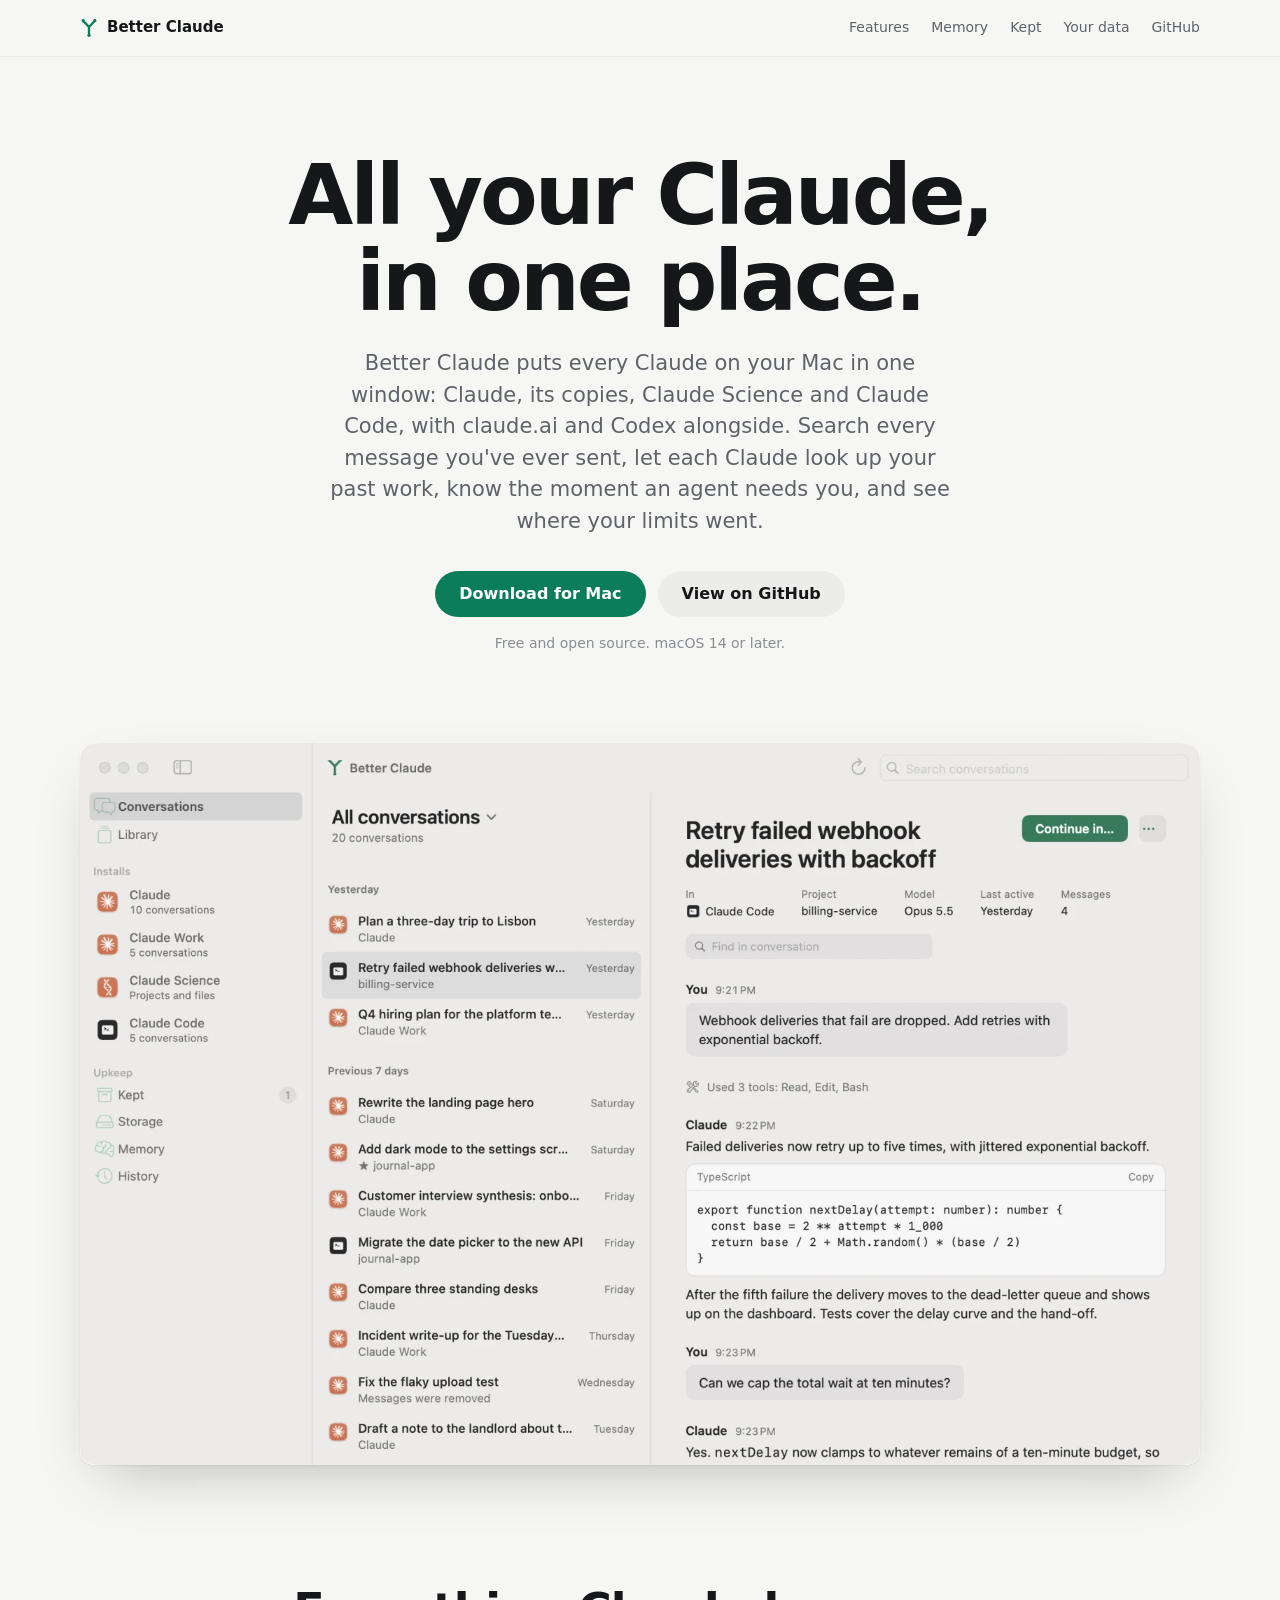
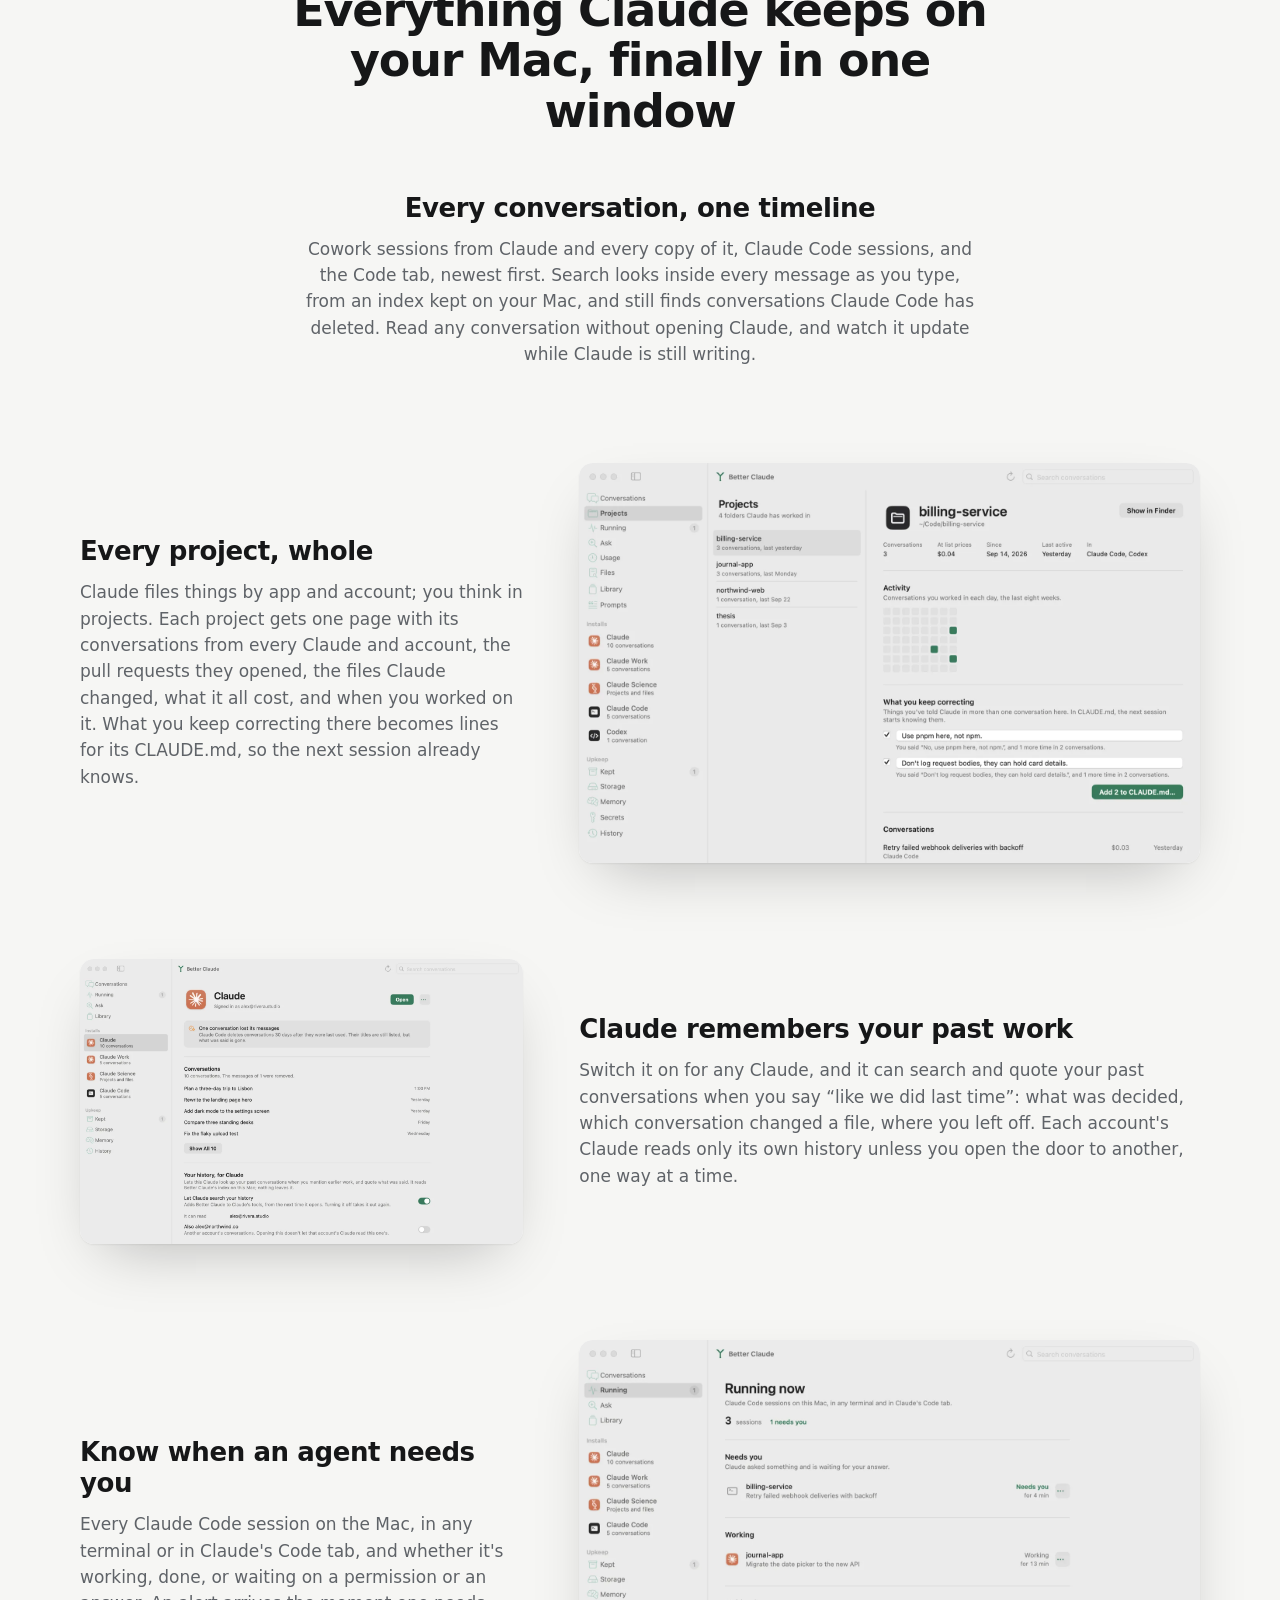
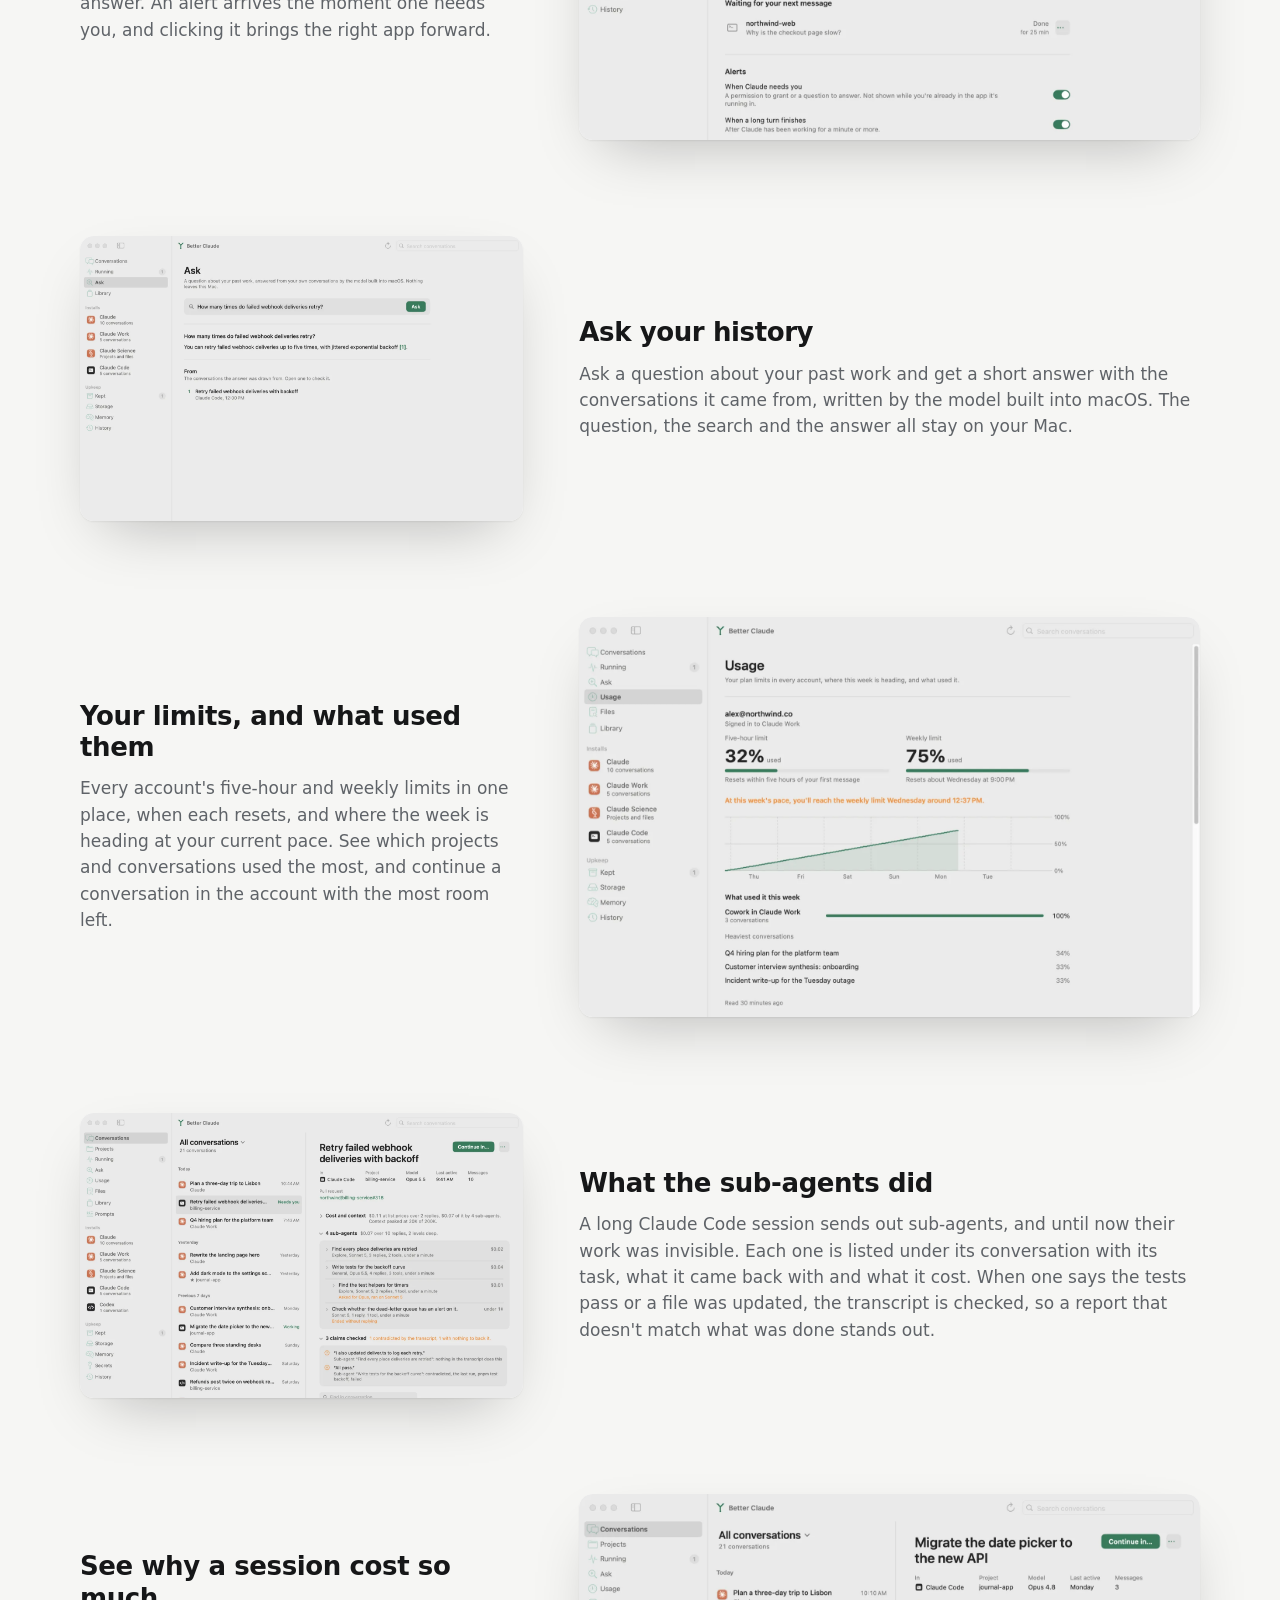
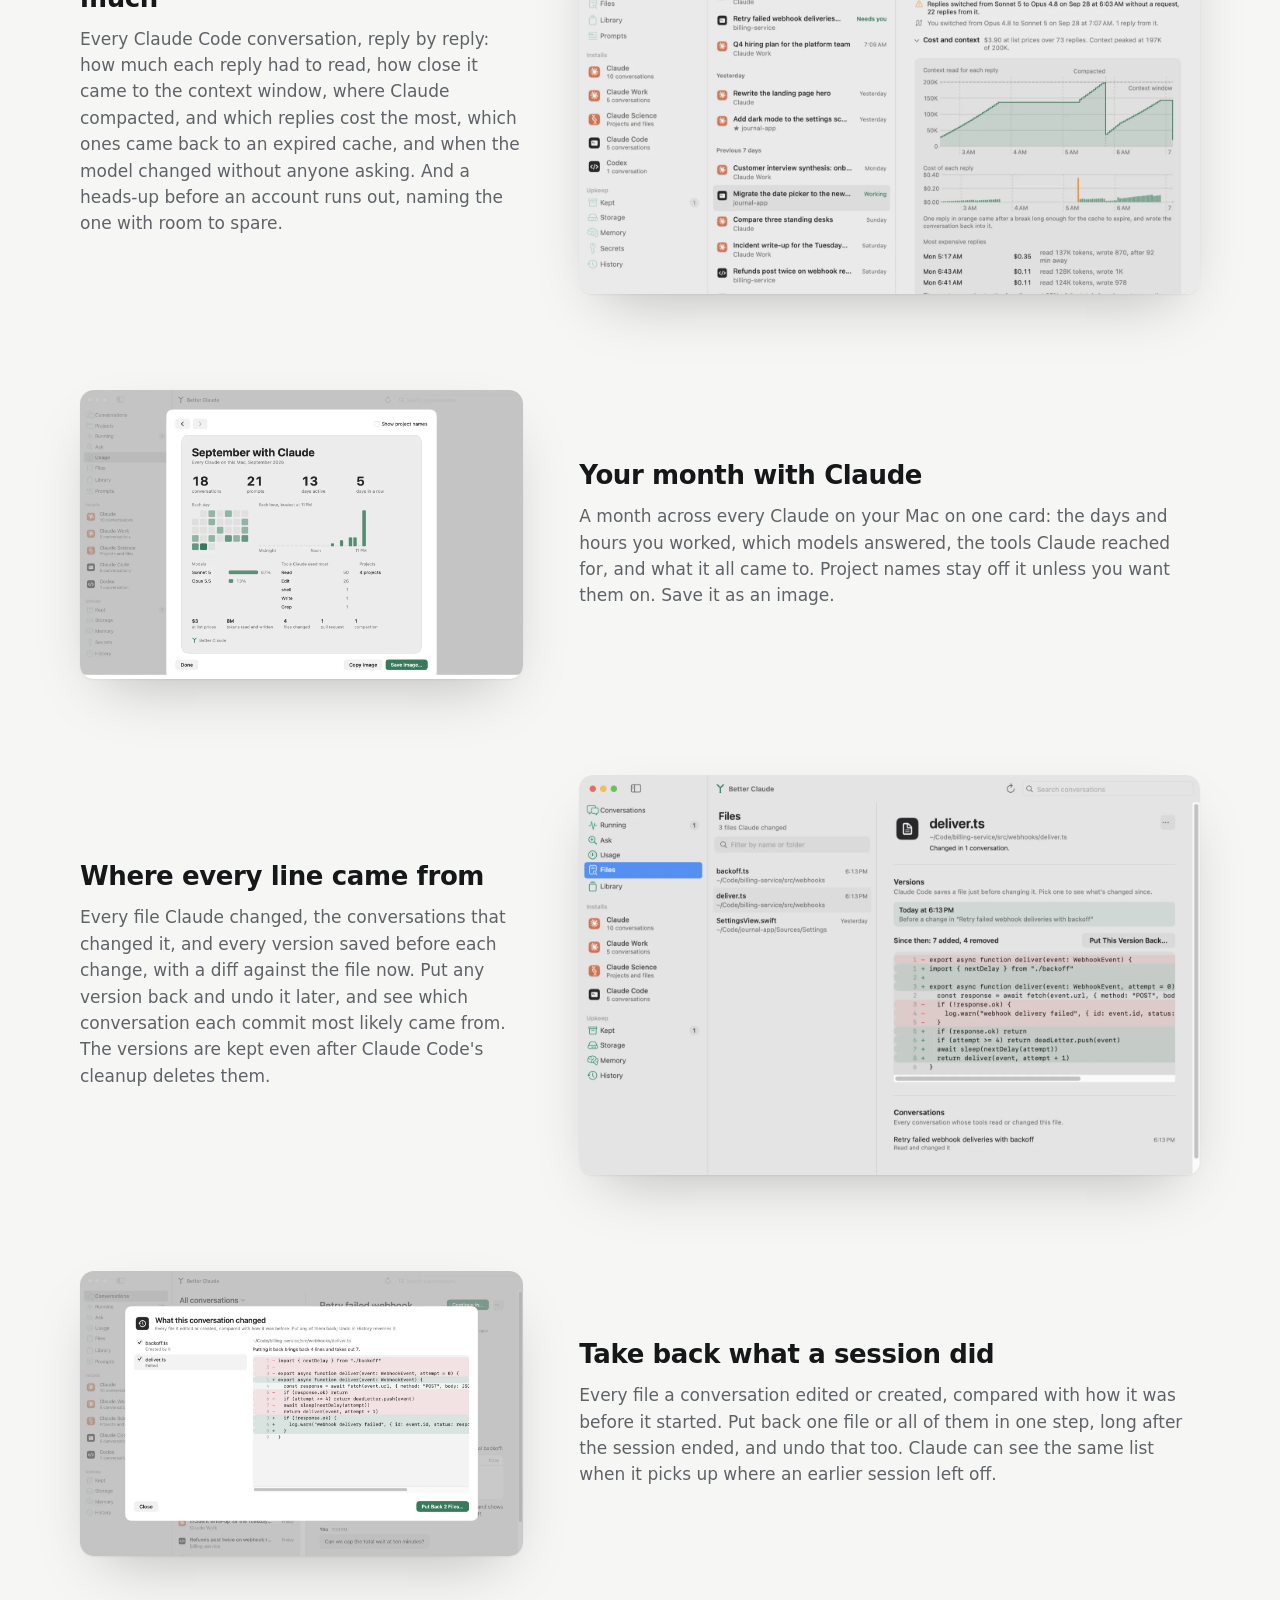
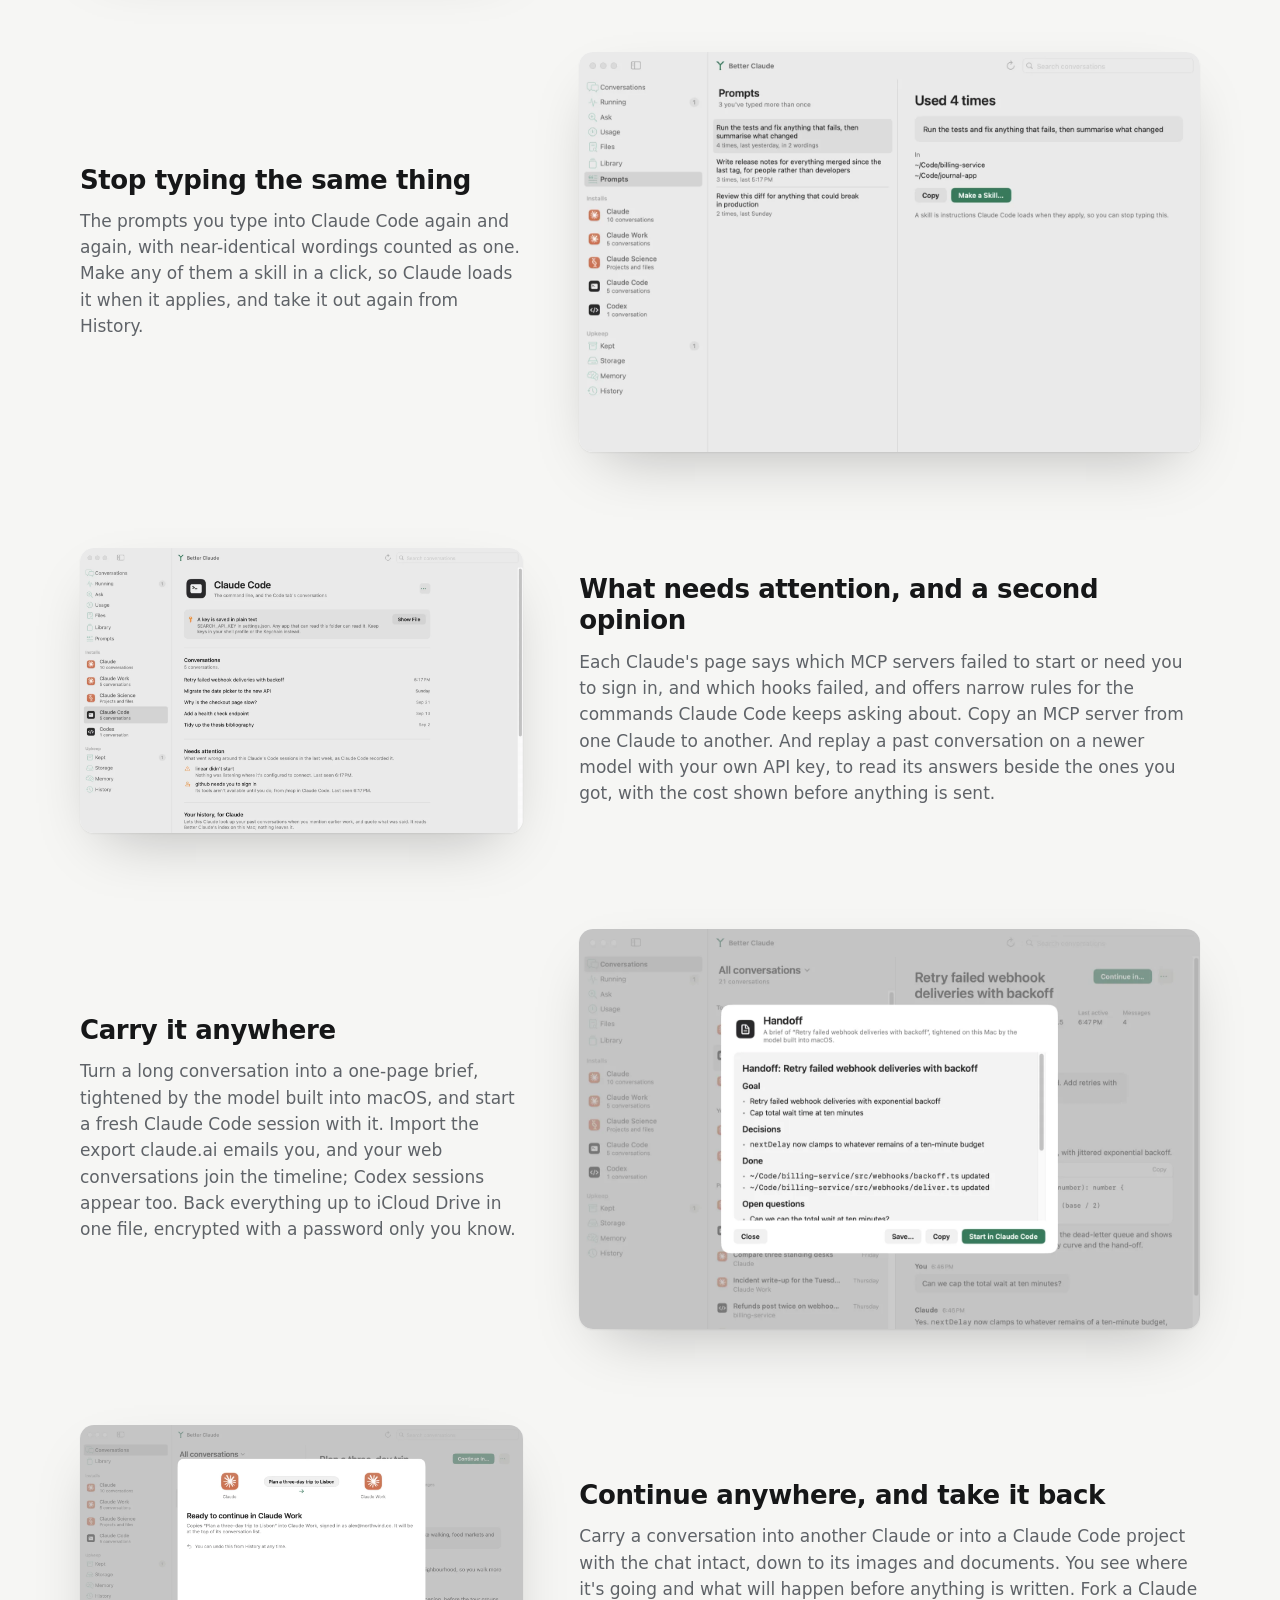
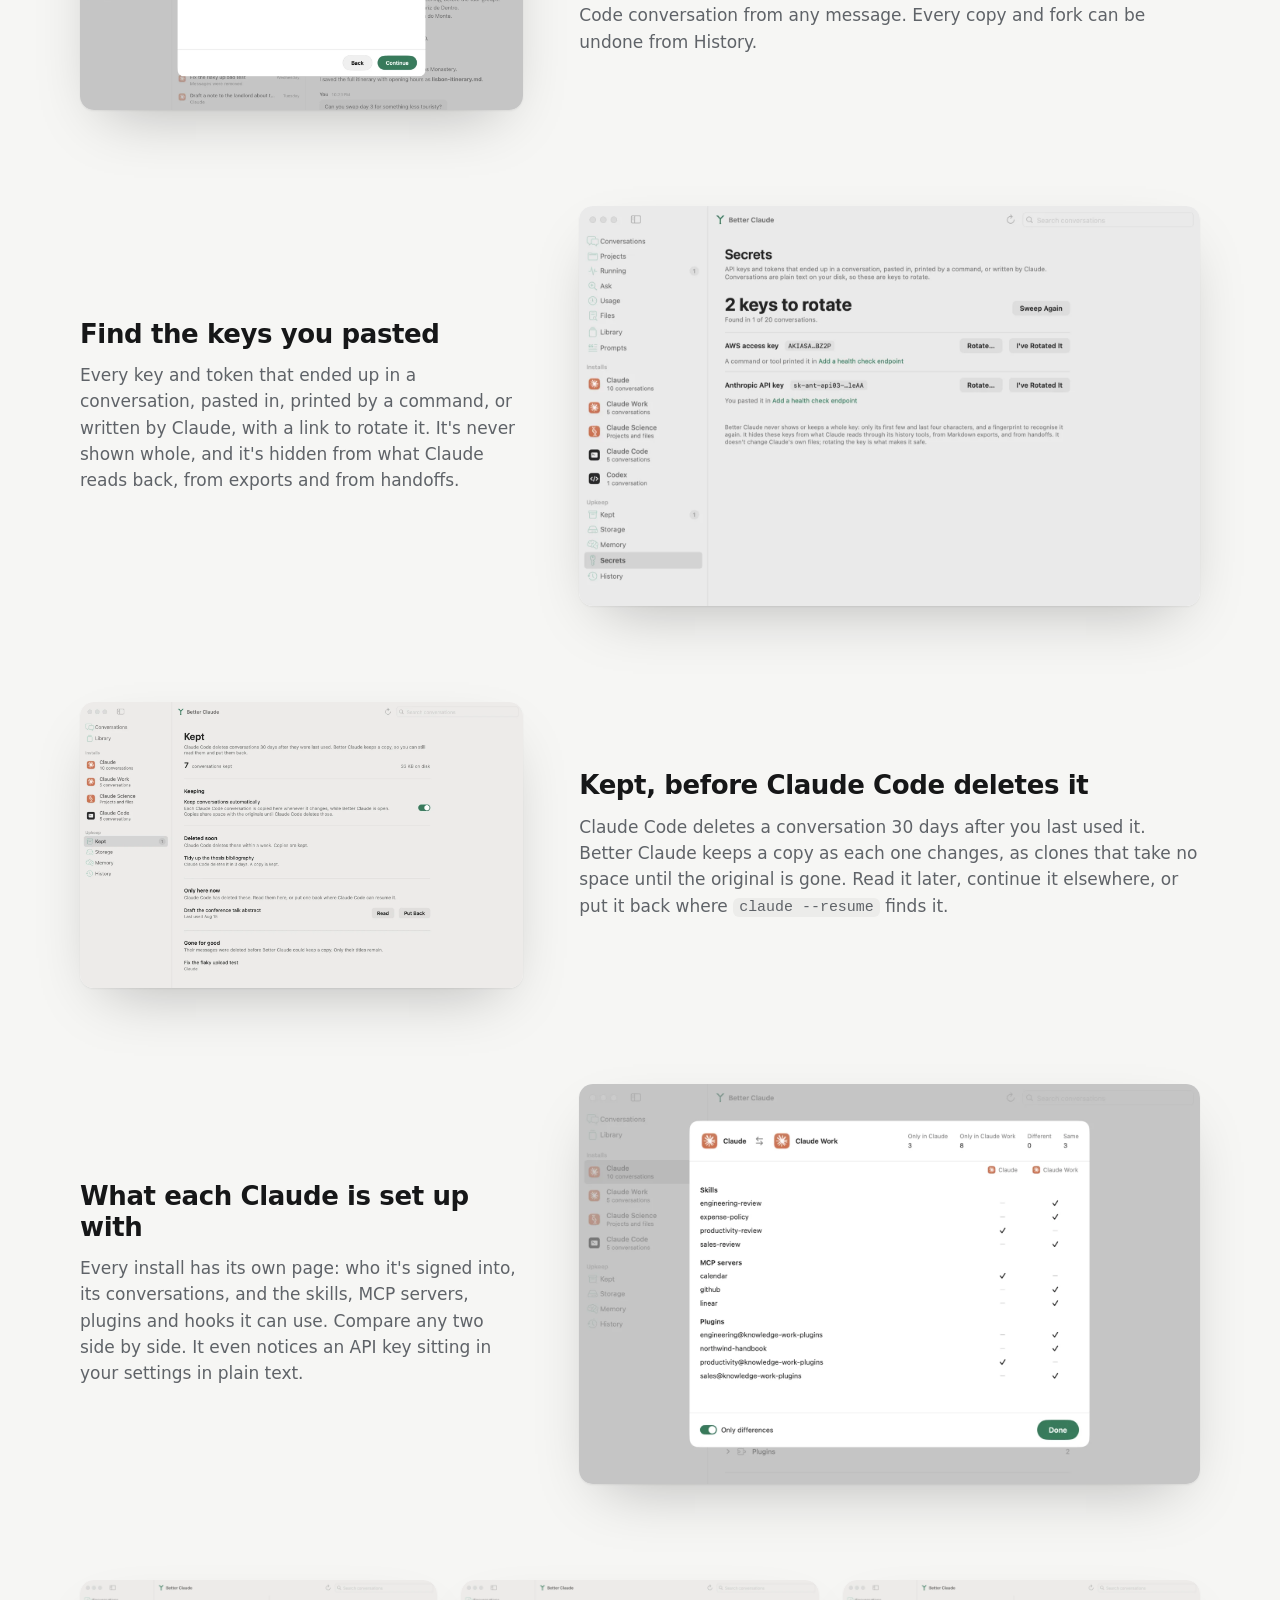
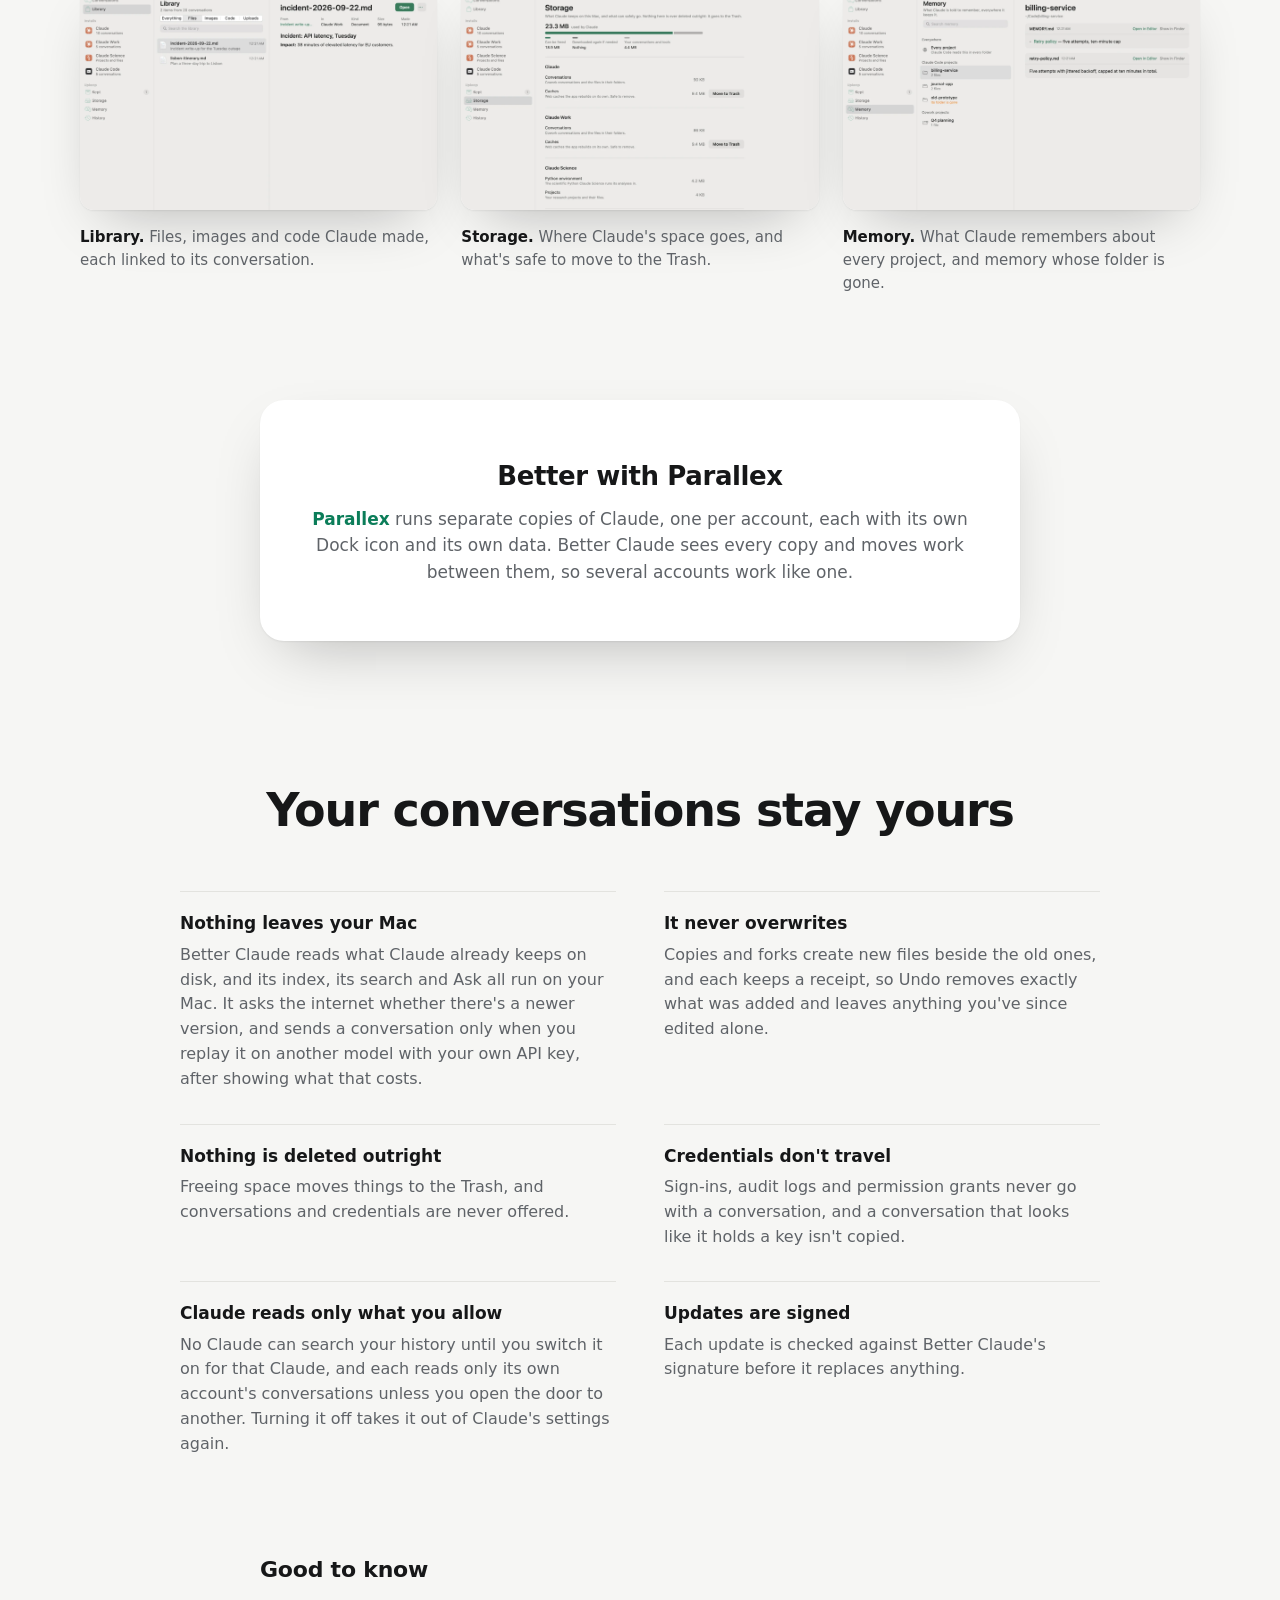
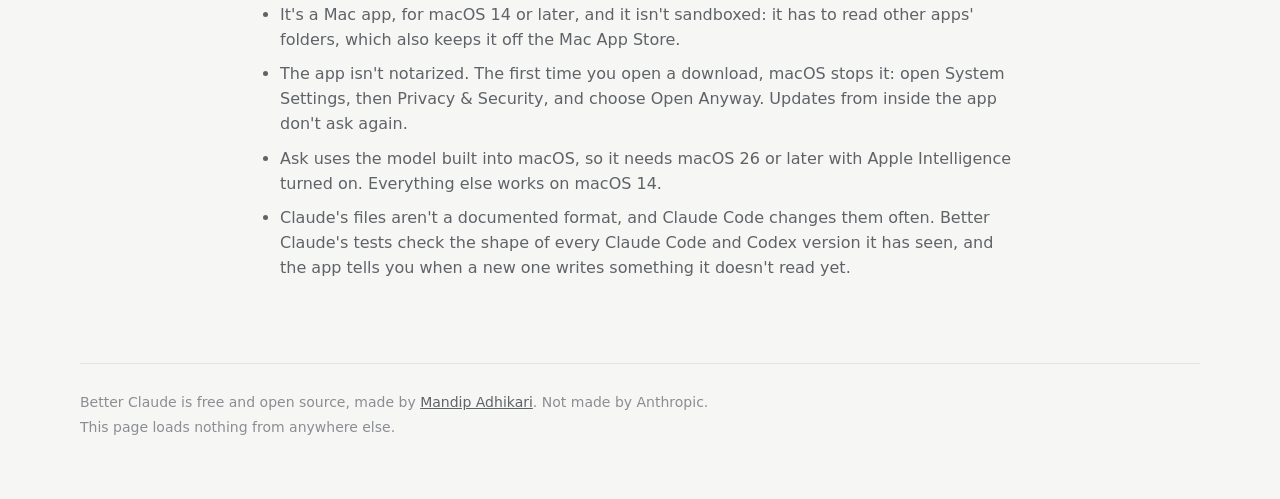
==== site/public/index.html @ be533335 "Better Claude 0.24.0: claims, checked against the transcript" ====
<!DOCTYPE html>
<html lang="en">
<head>
<meta charset="utf-8">
<meta name="viewport" content="width=device-width, initial-scale=1">
<title>Better Claude: every Claude conversation on your Mac, in one place</title>
<meta name="description" content="A free Mac app that puts every Claude on your Mac in one window and gives each of them a memory of your past work. Search every message, see which agents need you, and keep conversations before Claude Code deletes them.">
<meta name="color-scheme" content="light dark">
<meta name="theme-color" content="#f6f6f4" media="(prefers-color-scheme: light)">
<meta name="theme-color" content="#161718" media="(prefers-color-scheme: dark)">
<link rel="canonical" href="https://betterclaude.mandip.dev/">
<meta property="og:type" content="website">
<meta property="og:title" content="Better Claude">
<meta property="og:description" content="Every Claude conversation on your Mac, in one place, and a memory of your past work for every Claude.">
<meta property="og:url" content="https://betterclaude.mandip.dev/">
<meta property="og:image" content="https://betterclaude.mandip.dev/og.png">
<meta name="twitter:card" content="summary_large_image">
<link rel="icon" href="favicon.svg" type="image/svg+xml">
<link rel="apple-touch-icon" href="apple-touch-icon.png">
<link rel="stylesheet" href="styles.css">
</head>
<body>

<a class="skip" href="#main">Skip to content</a>

<header class="bar">
  <div class="wrap bar-inner">
    <a class="brand" href="#top" aria-label="Better Claude, top of page">
      <svg class="mark" viewBox="0 -50 460 530" width="18" height="18" aria-hidden="true" focusable="false">
        <path d="M58 0 230 185V430M402 0 230 185" fill="none" stroke="currentColor" stroke-width="68" stroke-linecap="round" stroke-linejoin="round"/>
        <circle cx="58" cy="0" r="47" fill="currentColor"/><circle cx="402" cy="0" r="47" fill="currentColor"/><circle cx="230" cy="430" r="47" fill="currentColor"/>
      </svg>
      <span>Better Claude</span>
    </a>
    <nav class="bar-nav" aria-label="Primary">
      <a href="#features">Features</a>
      <a href="#recall">Memory</a>
      <a href="#kept">Kept</a>
      <a href="#trust">Your data</a>
      <a href="https://github.com/mandipadk/BetterClaude">GitHub</a>
    </nav>
  </div>
</header>

<main id="main">

  <section class="hero wrap" id="top">
    <h1>All your Claude,<br>in one place.</h1>
    <p class="lede">
      Better Claude puts every Claude on your Mac in one window: Claude, its copies,
      Claude Science and Claude Code, with claude.ai and Codex alongside. Search every
      message you've ever sent, let each Claude look up your past work, know the moment an
      agent needs you, and see where your limits went.
    </p>
    <p class="actions">
      <a class="button primary" href="https://github.com/mandipadk/BetterClaude/releases/latest/download/BetterClaude.dmg">Download for Mac</a>
      <a class="button" href="https://github.com/mandipadk/BetterClaude">View on GitHub</a>
    </p>
    <p class="fine">Free and open source. macOS 14 or later.</p>
  </section>

  <figure class="stage wrap">
    <picture>
      <source srcset="shots/reader-dark.webp" media="(prefers-color-scheme: dark)">
      <img src="shots/reader-light.webp" width="1600" height="1030"
           alt="Better Claude showing conversations from Claude, Claude Work and Claude Code in one timeline, with a Claude Code conversation open beside it.">
    </picture>
  </figure>

  <section class="features wrap" id="features" aria-labelledby="features-h">
    <h2 id="features-h" class="section-title">Everything Claude keeps on your Mac, finally in one window</h2>

    <article class="feature">
      <div class="copy">
        <h3>Every conversation, one timeline</h3>
        <p>
          Cowork sessions from Claude and every copy of it, Claude Code sessions, and the
          Code tab, newest first. Search looks inside every message as you type, from an
          index kept on your Mac, and still finds conversations Claude Code has deleted.
          Read any conversation without opening Claude, and watch it update while Claude
          is still writing.
        </p>
      </div>
    </article>

    <article class="feature split" id="projects">
      <div class="copy">
        <h3>Every project, whole</h3>
        <p>
          Claude files things by app and account; you think in projects. Each project gets
          one page with its conversations from every Claude and account, the pull requests
          they opened, the files Claude changed, what it all cost, and when you worked on it.
          What you keep correcting there becomes lines for its CLAUDE.md, so the next
          session already knows.
        </p>
      </div>
      <picture>
        <source srcset="shots/projects-dark.webp" media="(prefers-color-scheme: dark)">
        <img src="shots/projects-light.webp" width="1600" height="1030" loading="lazy"
             alt="A project's page: eight weeks of activity, and two corrections made in more than one conversation, ready to add to its CLAUDE.md.">
      </picture>
    </article>

    <article class="feature split flip" id="recall">
      <div class="copy">
        <h3>Claude remembers your past work</h3>
        <p>
          Switch it on for any Claude, and it can search and quote your past conversations
          when you say “like we did last time”: what was decided, which conversation changed
          a file, where you left off. Each account's Claude reads only its own history
          unless you open the door to another, one way at a time.
        </p>
      </div>
      <picture>
        <source srcset="shots/recall-dark.webp" media="(prefers-color-scheme: dark)">
        <img src="shots/recall-light.webp" width="1600" height="1030" loading="lazy"
             alt="An install's page with the switch that lets that Claude search your history, and which accounts it may read.">
      </picture>
    </article>

    <article class="feature split" id="running">
      <div class="copy">
        <h3>Know when an agent needs you</h3>
        <p>
          Every Claude Code session on the Mac, in any terminal or in Claude's Code tab,
          and whether it's working, done, or waiting on a permission or an answer. An alert
          arrives the moment one needs you, and clicking it brings the right app forward.
        </p>
      </div>
      <picture>
        <source srcset="shots/running-dark.webp" media="(prefers-color-scheme: dark)">
        <img src="shots/running-light.webp" width="1600" height="1030" loading="lazy"
             alt="Running, listing Claude Code sessions that need you, that are working, and that are done.">
      </picture>
    </article>

    <article class="feature split flip">
      <div class="copy">
        <h3>Ask your history</h3>
        <p>
          Ask a question about your past work and get a short answer with the
          conversations it came from, written by the model built into macOS. The question,
          the search and the answer all stay on your Mac.
        </p>
      </div>
      <picture>
        <source srcset="shots/ask-dark.webp" media="(prefers-color-scheme: dark)">
        <img src="shots/ask-light.webp" width="1600" height="1030" loading="lazy"
             alt="Ask, answering a question about webhook retries and citing the conversation it came from.">
      </picture>
    </article>

    <article class="feature split" id="usage">
      <div class="copy">
        <h3>Your limits, and what used them</h3>
        <p>
          Every account's five-hour and weekly limits in one place, when each resets, and
          where the week is heading at your current pace. See which projects and
          conversations used the most, and continue a conversation in the account with the
          most room left.
        </p>
      </div>
      <picture>
        <source srcset="shots/usage-dark.webp" media="(prefers-color-scheme: dark)">
        <img src="shots/usage-light.webp" width="1600" height="1030" loading="lazy"
             alt="Usage, showing an account's five-hour and weekly limits, a forecast, the week's curve, and what used it.">
      </picture>
    </article>

    <article class="feature split flip" id="subagents">
      <div class="copy">
        <h3>What the sub-agents did</h3>
        <p>
          A long Claude Code session sends out sub-agents, and until now their work was
          invisible. Each one is listed under its conversation with its task, what it came back
          with and what it cost. When one says the tests pass or a file was updated, the
          transcript is checked, so a report that doesn't match what was done stands out.
        </p>
      </div>
      <picture>
        <source srcset="shots/subagents-dark.webp" media="(prefers-color-scheme: dark)">
        <img src="shots/subagents-light.webp" width="1600" height="1030" loading="lazy"
             alt="A conversation's sub-agents with their costs, and three claims checked: one contradicted by a failed test run, one with no edit to back it.">
      </picture>
    </article>

    <article class="feature split" id="flight">
      <div class="copy">
        <h3>See why a session cost so much</h3>
        <p>
          Every Claude Code conversation, reply by reply: how much each reply had to read,
          how close it came to the context window, where Claude compacted, and which replies
          cost the most, which ones came back to an expired cache, and when the model
          changed without anyone asking. And a heads-up before an account runs out, naming
          the one with room to spare.
        </p>
      </div>
      <picture>
        <source srcset="shots/flight-dark.webp" media="(prefers-color-scheme: dark)">
        <img src="shots/flight-light.webp" width="1600" height="1030" loading="lazy"
             alt="A conversation's context growing reply by reply to the window, dropping at a compaction, with the cost of each reply below.">
      </picture>
    </article>

    <article class="feature split flip" id="month">
      <div class="copy">
        <h3>Your month with Claude</h3>
        <p>
          A month across every Claude on your Mac on one card: the days and hours you
          worked, which models answered, the tools Claude reached for, and what it all came
          to. Project names stay off it unless you want them on. Save it as an image.
        </p>
      </div>
      <picture>
        <source srcset="shots/month-dark.webp" media="(prefers-color-scheme: dark)">
        <img src="shots/month-light.webp" width="1600" height="1045" loading="lazy"
             alt="September with Claude: 18 conversations, 13 active days, an hourly chart, models, tools and totals.">
      </picture>
    </article>

    <article class="feature split" id="files">
      <div class="copy">
        <h3>Where every line came from</h3>
        <p>
          Every file Claude changed, the conversations that changed it, and every version
          saved before each change, with a diff against the file now. Put any version back
          and undo it later, and see which conversation each commit most likely came from.
          The versions are kept even after Claude Code's cleanup deletes them.
        </p>
      </div>
      <picture>
        <source srcset="shots/files-dark.webp" media="(prefers-color-scheme: dark)">
        <img src="shots/files-light.webp" width="1600" height="1030" loading="lazy"
             alt="Files, showing a file's saved version, what changed since, and the conversation that changed it.">
      </picture>
    </article>

    <article class="feature split flip" id="rewind">
      <div class="copy">
        <h3>Take back what a session did</h3>
        <p>
          Every file a conversation edited or created, compared with how it was before it
          started. Put back one file or all of them in one step, long after the session
          ended, and undo that too. Claude can see the same list when it picks up where an
          earlier session left off.
        </p>
      </div>
      <picture>
        <source srcset="shots/rewind-dark.webp" media="(prefers-color-scheme: dark)">
        <img src="shots/rewind-light.webp" width="1600" height="1030" loading="lazy"
             alt="What a conversation changed: a created file and an edited one, with the edit's diff against how it was before.">
      </picture>
    </article>

    <article class="feature split" id="prompts">
      <div class="copy">
        <h3>Stop typing the same thing</h3>
        <p>
          The prompts you type into Claude Code again and again, with near-identical
          wordings counted as one. Make any of them a skill in a click, so Claude loads it
          when it applies, and take it out again from History.
        </p>
      </div>
      <picture>
        <source srcset="shots/prompts-dark.webp" media="(prefers-color-scheme: dark)">
        <img src="shots/prompts-light.webp" width="1600" height="1030" loading="lazy"
             alt="Prompts, listing prompts typed more than once, with one ready to become a skill.">
      </picture>
    </article>

    <article class="feature split flip" id="attention">
      <div class="copy">
        <h3>What needs attention, and a second opinion</h3>
        <p>
          Each Claude's page says which MCP servers failed to start or need you to sign in,
          and which hooks failed, and offers narrow rules for the commands Claude Code keeps
          asking about. Copy an MCP server from one Claude to another. And replay a past
          conversation on a newer model with your own API key, to read its answers beside
          the ones you got, with the cost shown before anything is sent.
        </p>
      </div>
      <picture>
        <source srcset="shots/doctor-dark.webp" media="(prefers-color-scheme: dark)">
        <img src="shots/doctor-light.webp" width="1600" height="1030" loading="lazy"
             alt="Claude Code's page, showing an MCP server that didn't start and one that needs signing in.">
      </picture>
    </article>

    <article class="feature split" id="carry">
      <div class="copy">
        <h3>Carry it anywhere</h3>
        <p>
          Turn a long conversation into a one-page brief, tightened by the model built into
          macOS, and start a fresh Claude Code session with it. Import the export claude.ai
          emails you, and your web conversations join the timeline; Codex sessions appear
          too. Back everything up to iCloud Drive in one file, encrypted with a password
          only you know.
        </p>
      </div>
      <picture>
        <source srcset="shots/handoff-dark.webp" media="(prefers-color-scheme: dark)">
        <img src="shots/handoff-light.webp" width="1600" height="1030" loading="lazy"
             alt="A handoff brief of a conversation: its goal, decisions, what was done, and open questions.">
      </picture>
    </article>

    <article class="feature split flip">
      <div class="copy">
        <h3>Continue anywhere, and take it back</h3>
        <p>
          Carry a conversation into another Claude or into a Claude Code project with the
          chat intact, down to its images and documents. You see where it's going and what
          will happen before anything is written. Fork a Claude Code conversation from any
          message. Every copy and fork can be undone from History.
        </p>
      </div>
      <picture>
        <source srcset="shots/continue-dark.webp" media="(prefers-color-scheme: dark)">
        <img src="shots/continue-light.webp" width="1600" height="1030" loading="lazy"
             alt="The review step of Continue in, showing a conversation moving from Claude to Claude Work.">
      </picture>
    </article>

    <article class="feature split" id="secrets">
      <div class="copy">
        <h3>Find the keys you pasted</h3>
        <p>
          Every key and token that ended up in a conversation, pasted in, printed by a
          command, or written by Claude, with a link to rotate it. It's never shown whole,
          and it's hidden from what Claude reads back, from exports and from handoffs.
        </p>
      </div>
      <picture>
        <source srcset="shots/secrets-dark.webp" media="(prefers-color-scheme: dark)">
        <img src="shots/secrets-light.webp" width="1600" height="1030" loading="lazy"
             alt="Secrets, listing an AWS key a command printed and an Anthropic key that was pasted in, masked, with buttons to rotate them.">
      </picture>
    </article>

    <article class="feature split flip" id="kept">
      <div class="copy">
        <h3>Kept, before Claude Code deletes it</h3>
        <p>
          Claude Code deletes a conversation 30 days after you last used it. Better Claude
          keeps a copy as each one changes, as clones that take no space until the original
          is gone. Read it later, continue it elsewhere, or put it back where
          <code>claude --resume</code> finds it.
        </p>
      </div>
      <picture>
        <source srcset="shots/kept-dark.webp" media="(prefers-color-scheme: dark)">
        <img src="shots/kept-light.webp" width="1600" height="1030" loading="lazy"
             alt="The Kept page, listing conversations Claude Code deletes soon and one only Better Claude still has.">
      </picture>
    </article>

    <article class="feature split">
      <div class="copy">
        <h3>What each Claude is set up with</h3>
        <p>
          Every install has its own page: who it's signed into, its conversations, and the
          skills, MCP servers, plugins and hooks it can use. Compare any two side by side.
          It even notices an API key sitting in your settings in plain text.
        </p>
      </div>
      <picture>
        <source srcset="shots/compare-claude-vs-work-dark.webp" media="(prefers-color-scheme: dark)">
        <img src="shots/compare-claude-vs-work-light.webp" width="1600" height="1030" loading="lazy"
             alt="Two Claude installs compared side by side, skill by skill and server by server.">
      </picture>
    </article>

    <div class="trio">
      <figure>
        <picture>
          <source srcset="shots/library-dark.webp" media="(prefers-color-scheme: dark)">
          <img src="shots/library-light.webp" width="1600" height="1030" loading="lazy" alt="The Library, with a document Claude wrote.">
        </picture>
        <figcaption><strong>Library.</strong> Files, images and code Claude made, each linked to its conversation.</figcaption>
      </figure>
      <figure>
        <picture>
          <source srcset="shots/storage-dark.webp" media="(prefers-color-scheme: dark)">
          <img src="shots/storage-light.webp" width="1600" height="1030" loading="lazy" alt="Storage, showing what each install keeps on disk.">
        </picture>
        <figcaption><strong>Storage.</strong> Where Claude's space goes, and what's safe to move to the Trash.</figcaption>
      </figure>
      <figure>
        <picture>
          <source srcset="shots/memory-dark.webp" media="(prefers-color-scheme: dark)">
          <img src="shots/memory-light.webp" width="1600" height="1030" loading="lazy" alt="Memory, showing what Claude remembers about a project.">
        </picture>
        <figcaption><strong>Memory.</strong> What Claude remembers about every project, and memory whose folder is gone.</figcaption>
      </figure>
    </div>
  </section>

  <section class="parallex wrap" aria-labelledby="parallex-h">
    <h2 id="parallex-h">Better with Parallex</h2>
    <p>
      <a href="https://parallex.mandip.dev">Parallex</a> runs separate copies of Claude, one
      per account, each with its own Dock icon and its own data. Better Claude sees every
      copy and moves work between them, so several accounts work like one.
    </p>
  </section>

  <section class="trust wrap" id="trust" aria-labelledby="trust-h">
    <h2 id="trust-h" class="section-title">Your conversations stay yours</h2>
    <dl class="facts">
      <div>
        <dt>Nothing leaves your Mac</dt>
        <dd>Better Claude reads what Claude already keeps on disk, and its index, its search and Ask all run on your Mac. It asks the internet whether there's a newer version, and sends a conversation only when you replay it on another model with your own API key, after showing what that costs.</dd>
      </div>
      <div>
        <dt>It never overwrites</dt>
        <dd>Copies and forks create new files beside the old ones, and each keeps a receipt, so Undo removes exactly what was added and leaves anything you've since edited alone.</dd>
      </div>
      <div>
        <dt>Nothing is deleted outright</dt>
        <dd>Freeing space moves things to the Trash, and conversations and credentials are never offered.</dd>
      </div>
      <div>
        <dt>Credentials don't travel</dt>
        <dd>Sign-ins, audit logs and permission grants never go with a conversation, and a conversation that looks like it holds a key isn't copied.</dd>
      </div>
      <div>
        <dt>Claude reads only what you allow</dt>
        <dd>No Claude can search your history until you switch it on for that Claude, and each reads only its own account's conversations unless you open the door to another. Turning it off takes it out of Claude's settings again.</dd>
      </div>
      <div>
        <dt>Updates are signed</dt>
        <dd>Each update is checked against Better Claude's signature before it replaces anything.</dd>
      </div>
    </dl>
  </section>

  <section class="notes wrap" aria-labelledby="notes-h">
    <h2 id="notes-h">Good to know</h2>
    <ul>
      <li>It's a Mac app, for macOS 14 or later, and it isn't sandboxed: it has to read other apps' folders, which also keeps it off the Mac App Store.</li>
      <li>The app isn't notarized. The first time you open a download, macOS stops it: open System Settings, then Privacy &amp; Security, and choose Open Anyway. Updates from inside the app don't ask again.</li>
      <li>Ask uses the model built into macOS, so it needs macOS 26 or later with Apple Intelligence turned on. Everything else works on macOS 14.</li>
      <li>Claude's files aren't a documented format, and Claude Code changes them often. Better Claude's tests check the shape of every Claude Code and Codex version it has seen, and the app tells you when a new one writes something it doesn't read yet.</li>
    </ul>
  </section>

</main>

<footer class="foot wrap">
  <p>Better Claude is free and open source, made by <a href="https://github.com/mandipadk">Mandip Adhikari</a>. Not made by Anthropic.</p>
  <p>This page loads nothing from anywhere else.</p>
</footer>

</body>
</html>
---- site/public/styles.css ----
/* Better Claude's page. System fonts, one accent (jade), nothing loaded from anywhere else. */

:root {
  --ground: #f6f6f4;
  --surface: #ffffff;
  --ink: #161718;
  --muted: #5f6368;
  --faint: #8a8d92;
  --rule: #e3e3df;
  --fill: #ececea;
  --accent: #0b7d59;
  --accent-ink: #ffffff;
  --shadow: 0 1px 2px rgb(0 0 0 / 0.06), 0 24px 60px -24px rgb(0 0 0 / 0.28);
  color-scheme: light;
}

@media (prefers-color-scheme: dark) {
  :root:not([data-theme="light"]) {
    --ground: #161718;
    --surface: #1e1f21;
    --ink: #ecece9;
    --muted: #a3a6ab;
    --faint: #75787d;
    --rule: #2c2e31;
    --fill: #26282b;
    --accent: #2eb27e;
    --accent-ink: #ffffff;
    --shadow: 0 1px 2px rgb(0 0 0 / 0.4), 0 30px 70px -28px rgb(0 0 0 / 0.8);
    color-scheme: dark;
  }
}

* { box-sizing: border-box; }

html { -webkit-text-size-adjust: 100%; scroll-behavior: smooth; }
@media (prefers-reduced-motion: reduce) { html { scroll-behavior: auto; } }

body {
  margin: 0;
  background: var(--ground);
  color: var(--ink);
  font: 17px/1.55 -apple-system, BlinkMacSystemFont, "SF Pro Text", "Helvetica Neue", system-ui, sans-serif;
  -webkit-font-smoothing: antialiased;
  text-rendering: optimizeLegibility;
}

a { color: inherit; }
a:focus-visible, .button:focus-visible { outline: 2px solid var(--accent); outline-offset: 3px; border-radius: 6px; }

code {
  font: 0.88em ui-monospace, "SF Mono", Menlo, monospace;
  background: var(--fill);
  border-radius: 6px;
  padding: 0.1em 0.4em;
}

.wrap { width: min(1120px, 100% - 32px); margin-inline: auto; }

.skip {
  position: absolute; left: -9999px; top: 8px;
  background: var(--surface); padding: 8px 12px; border-radius: 8px; z-index: 10;
}
.skip:focus { left: 16px; }

/* Bar */

.bar {
  position: sticky; top: 0; z-index: 5;
  background: color-mix(in srgb, var(--ground) 82%, transparent);
  -webkit-backdrop-filter: saturate(180%) blur(18px);
  backdrop-filter: saturate(180%) blur(18px);
  border-bottom: 1px solid color-mix(in srgb, var(--rule) 70%, transparent);
}
.bar-inner { display: flex; align-items: center; justify-content: space-between; height: 56px; gap: 16px; }
.brand { display: inline-flex; align-items: center; gap: 9px; text-decoration: none; font-weight: 650; font-size: 15px; }
.brand .mark { color: var(--accent); }
.bar-nav { display: flex; gap: 22px; font-size: 14px; }
.bar-nav a { color: var(--muted); text-decoration: none; }
.bar-nav a:hover { color: var(--ink); }

/* Hero */

.hero { text-align: center; padding: 96px 0 40px; }
.hero h1 {
  margin: 0;
  font: 700 clamp(44px, 7.4vw, 84px)/1.02 -apple-system, BlinkMacSystemFont, "SF Pro Display", system-ui, sans-serif;
  letter-spacing: -0.035em;
}
.lede {
  max-width: 640px; margin: 24px auto 0;
  font-size: clamp(18px, 2.1vw, 21px); color: var(--muted); line-height: 1.5;
}
.actions { display: flex; gap: 12px; justify-content: center; flex-wrap: wrap; margin: 34px 0 0; }
.button {
  display: inline-flex; align-items: center; justify-content: center;
  height: 46px; padding: 0 24px; border-radius: 999px;
  font-size: 16px; font-weight: 600; text-decoration: none;
  background: var(--fill); color: var(--ink);
  transition: transform 0.18s ease, filter 0.18s ease;
}
.button:hover { filter: brightness(0.97); }
.button:active { transform: scale(0.97); }
.button.primary { background: var(--accent); color: var(--accent-ink); }
.fine { margin: 16px 0 0; color: var(--faint); font-size: 14px; }

/* Screenshots */

.stage { margin-top: 48px; margin-bottom: 0; }
.stage img, .feature img, .trio img {
  display: block; width: 100%; height: auto;
  border-radius: 14px;
  box-shadow: var(--shadow);
  background: var(--surface);
}

/* Features */

.section-title {
  margin: 0 auto 56px; max-width: 760px; text-align: center;
  font: 700 clamp(30px, 4.2vw, 46px)/1.1 -apple-system, BlinkMacSystemFont, "SF Pro Display", system-ui, sans-serif;
  letter-spacing: -0.025em;
}

.features { padding: 120px 0 40px; }
.feature { margin-bottom: 96px; }
.feature h3 { margin: 0 0 12px; font-size: 26px; line-height: 1.2; letter-spacing: -0.015em; }
.feature p { margin: 0; color: var(--muted); }
.feature:not(.split) .copy { max-width: 680px; margin: 0 auto; text-align: center; }

.split { display: grid; grid-template-columns: minmax(0, 5fr) minmax(0, 7fr); gap: 56px; align-items: center; }
.split.flip .copy { order: 2; }

.trio { display: grid; grid-template-columns: repeat(3, minmax(0, 1fr)); gap: 24px; margin-top: 16px; }
.trio figure { margin: 0; }
.trio figcaption { margin-top: 16px; color: var(--muted); font-size: 15px; }
.trio figcaption strong { color: var(--ink); font-weight: 600; }

/* Parallex */

.parallex {
  max-width: 760px; text-align: center;
  padding: 56px 32px; margin-top: 64px; margin-bottom: 64px;
  background: var(--surface); border-radius: 24px; box-shadow: var(--shadow);
}
.parallex h2 { margin: 0 0 10px; font-size: 26px; letter-spacing: -0.015em; }
.parallex p { margin: 0; color: var(--muted); }
.parallex a { color: var(--accent); text-decoration: none; font-weight: 600; }

/* Trust */

.trust { padding: 80px 0 32px; }
.facts { display: grid; grid-template-columns: repeat(2, minmax(0, 1fr)); gap: 32px 48px; max-width: 920px; margin: 0 auto; }
.facts div { border-top: 1px solid var(--rule); padding-top: 18px; }
.facts dt { font-weight: 650; margin-bottom: 6px; }
.facts dd { margin: 0; color: var(--muted); font-size: 16px; }

/* Notes */

.notes { max-width: 760px; padding: 64px 0 24px; }
.notes h2 { font-size: 22px; margin: 0 0 16px; letter-spacing: -0.01em; }
.notes ul { margin: 0; padding-left: 20px; color: var(--muted); font-size: 16px; }
.notes li { margin-bottom: 10px; }

/* Footer */

.foot { border-top: 1px solid var(--rule); margin-top: 48px; padding: 28px 0 56px; color: var(--faint); font-size: 14px; }
.foot p { margin: 0 0 4px; }
.foot a { color: var(--muted); }

/* Narrow screens */

@media (max-width: 820px) {
  .hero { padding-top: 64px; }
  .bar-nav a:not(:last-child) { display: none; }
  .split { grid-template-columns: 1fr; gap: 24px; }
  .split.flip .copy { order: 0; }
  .feature:not(.split) .copy { margin-top: 0; }
  .features { padding-top: 80px; }
  .feature { margin-bottom: 64px; }
  .trio { grid-template-columns: 1fr; }
  .facts { grid-template-columns: 1fr; }
  .parallex { padding: 40px 20px; }
}
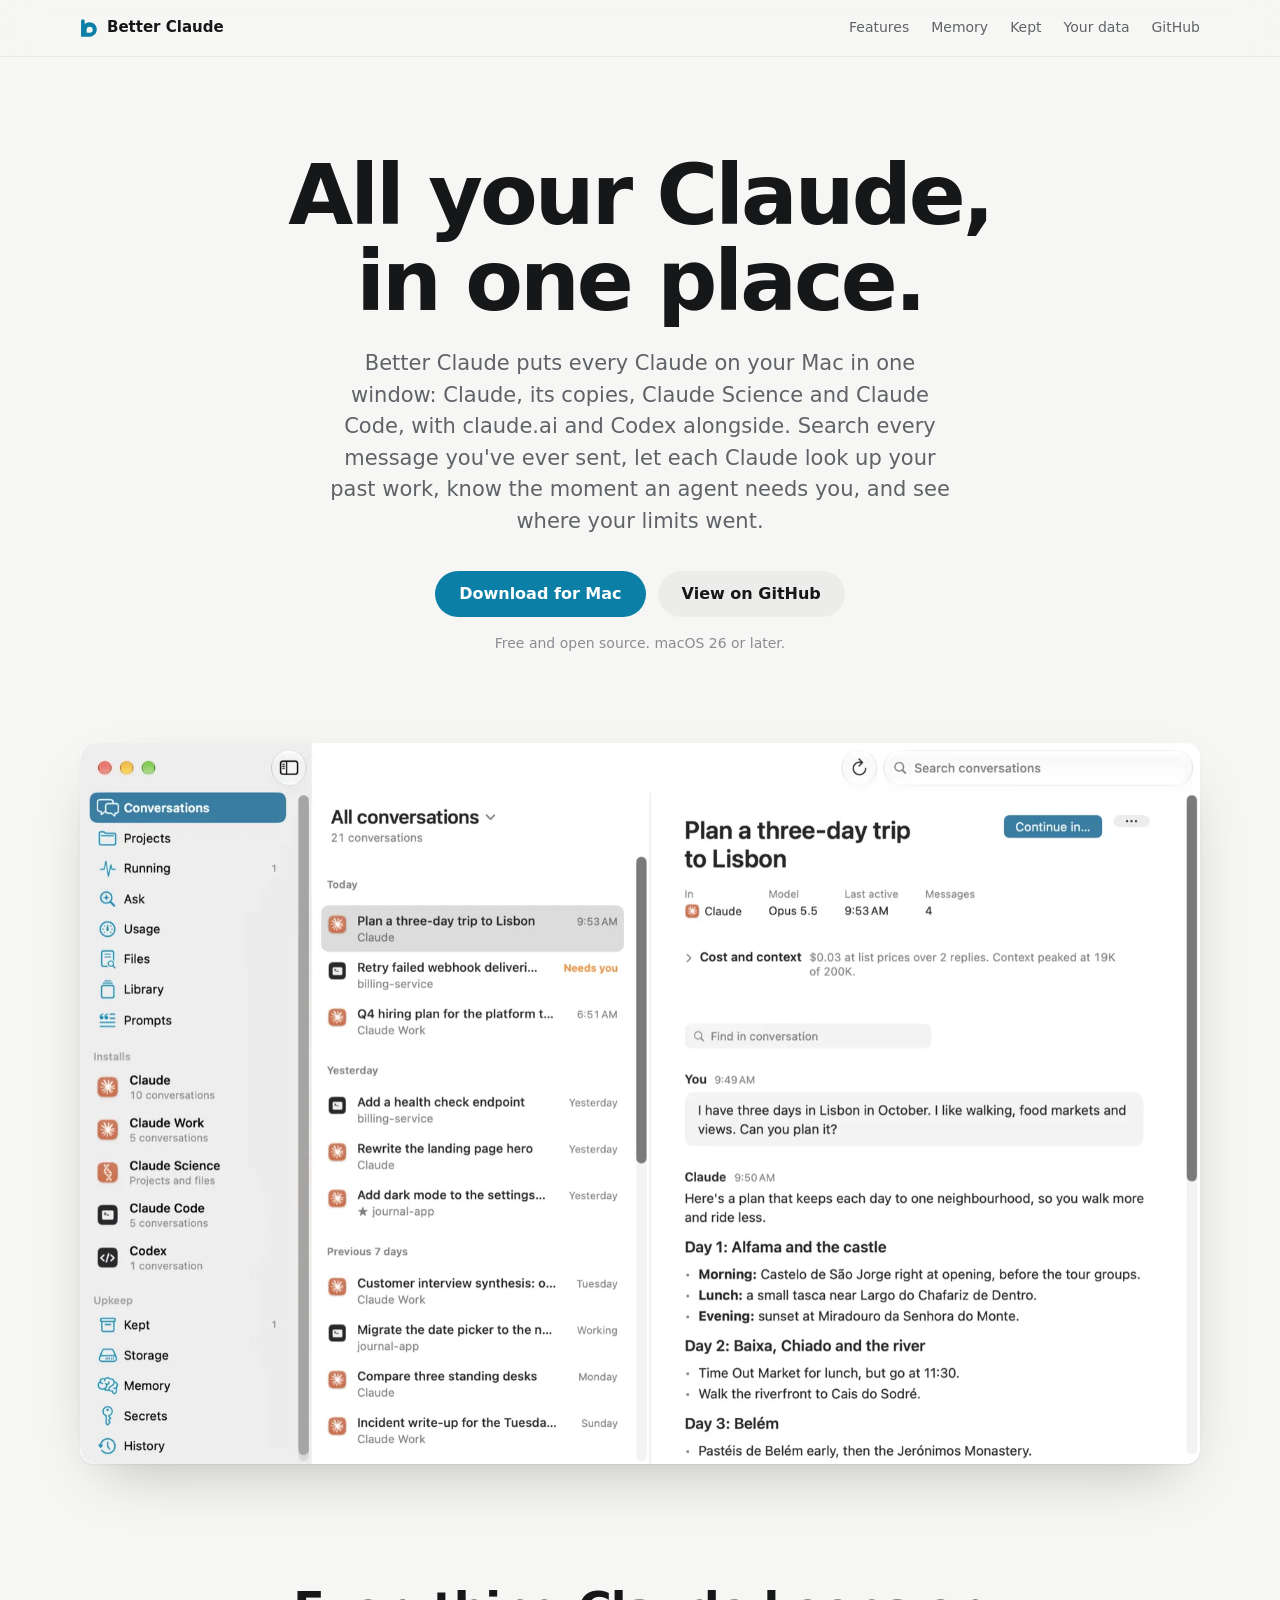
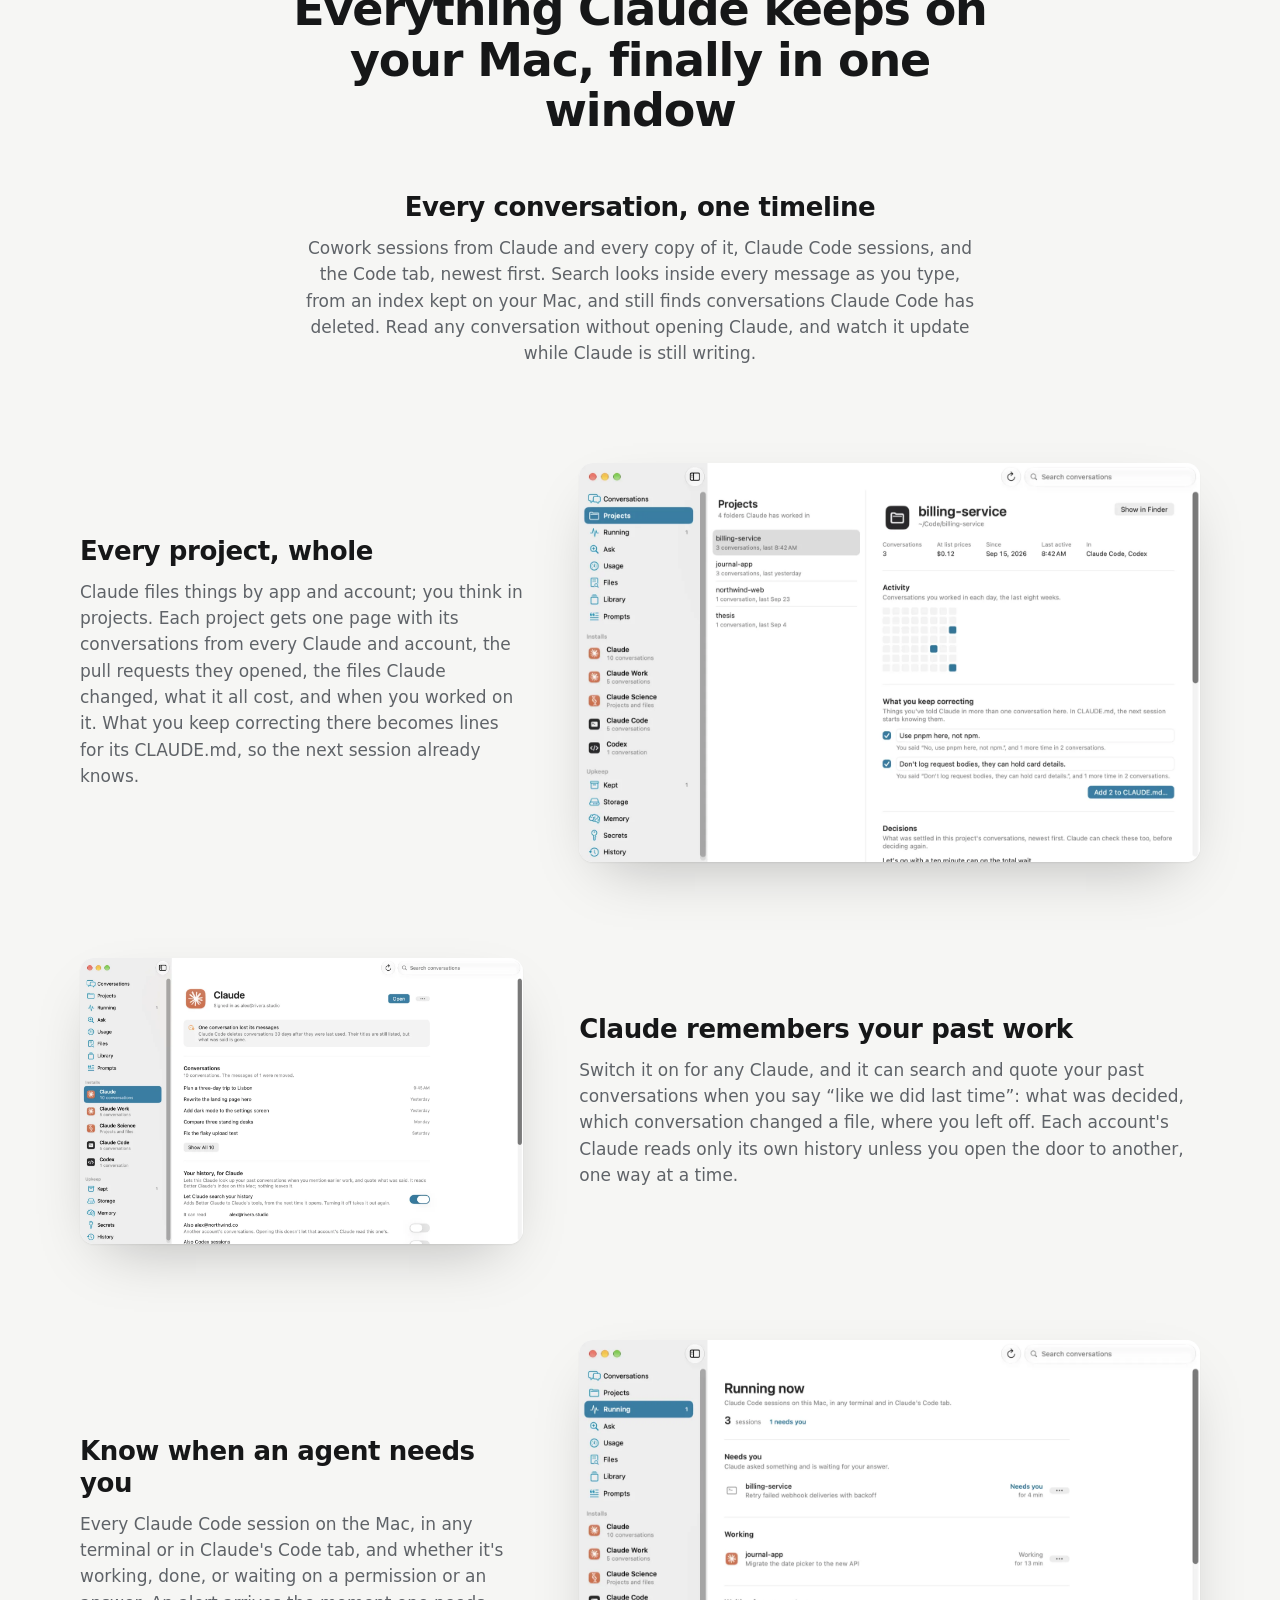
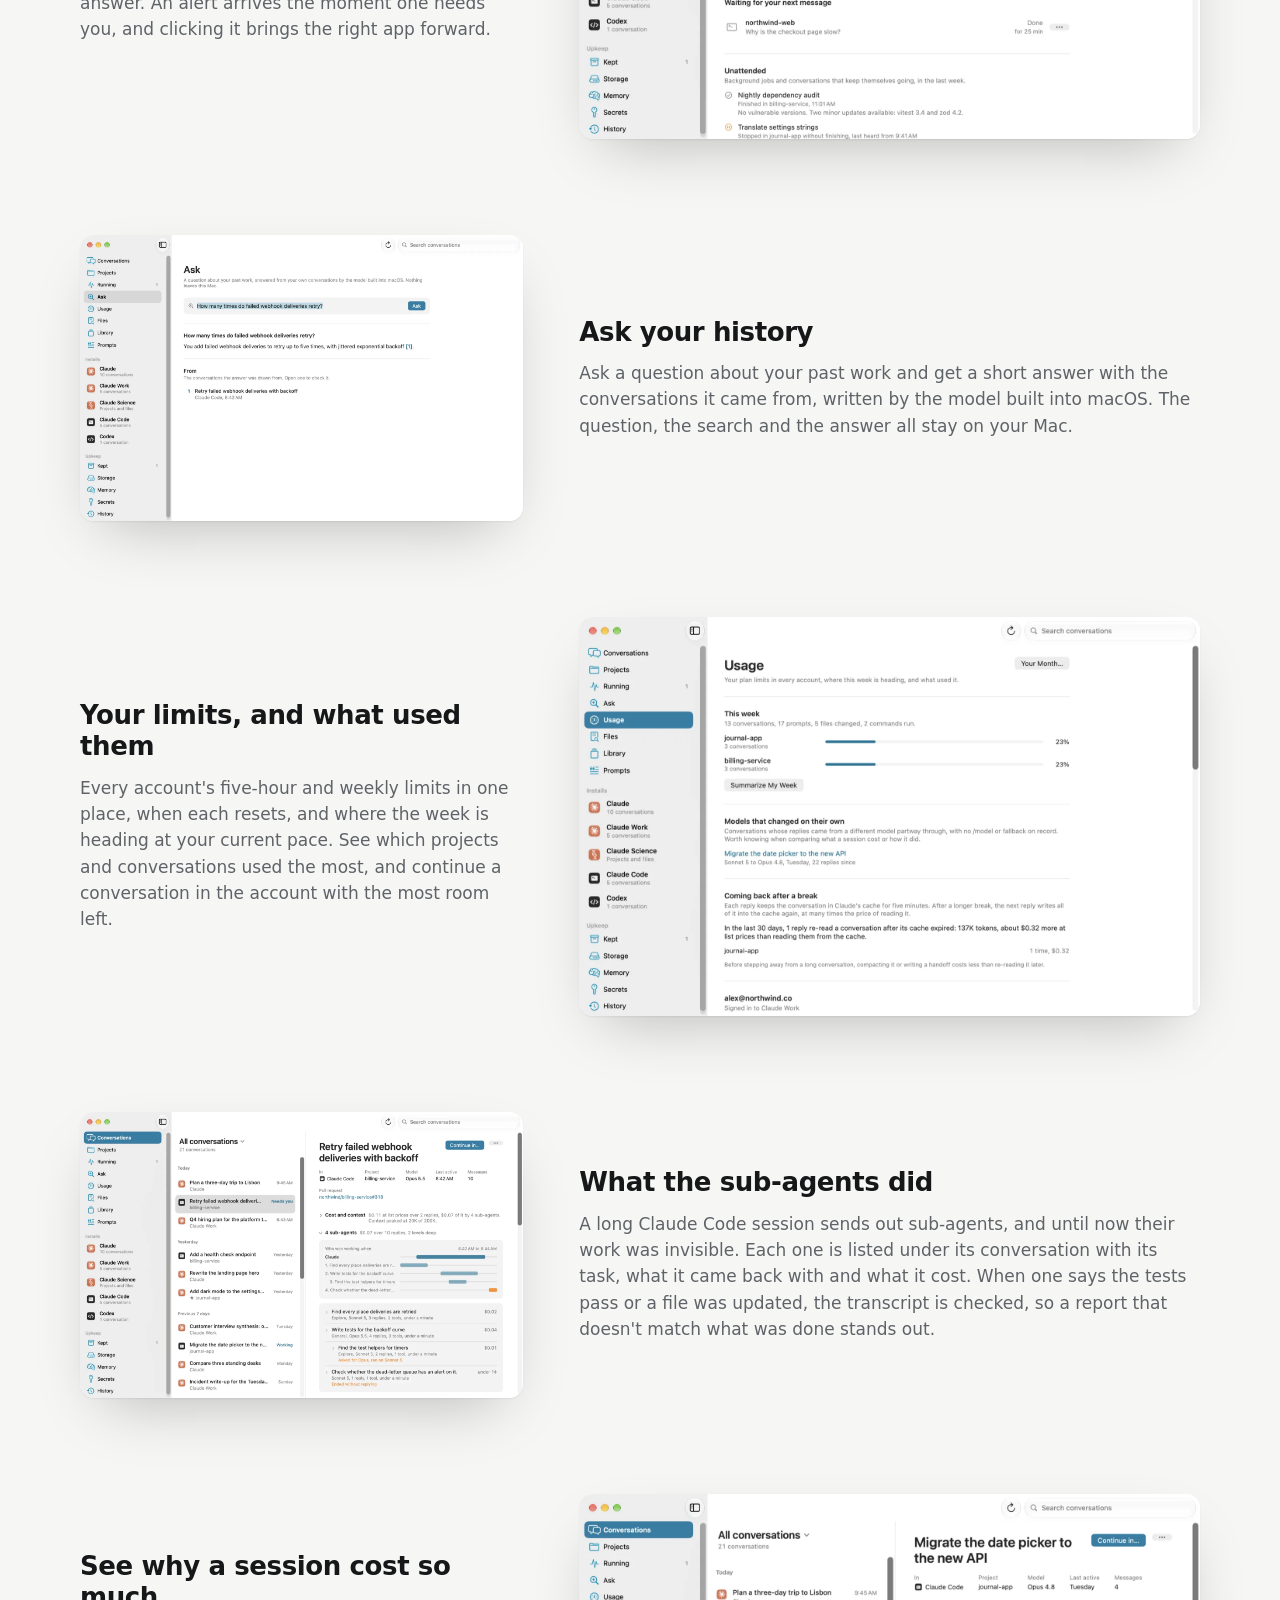
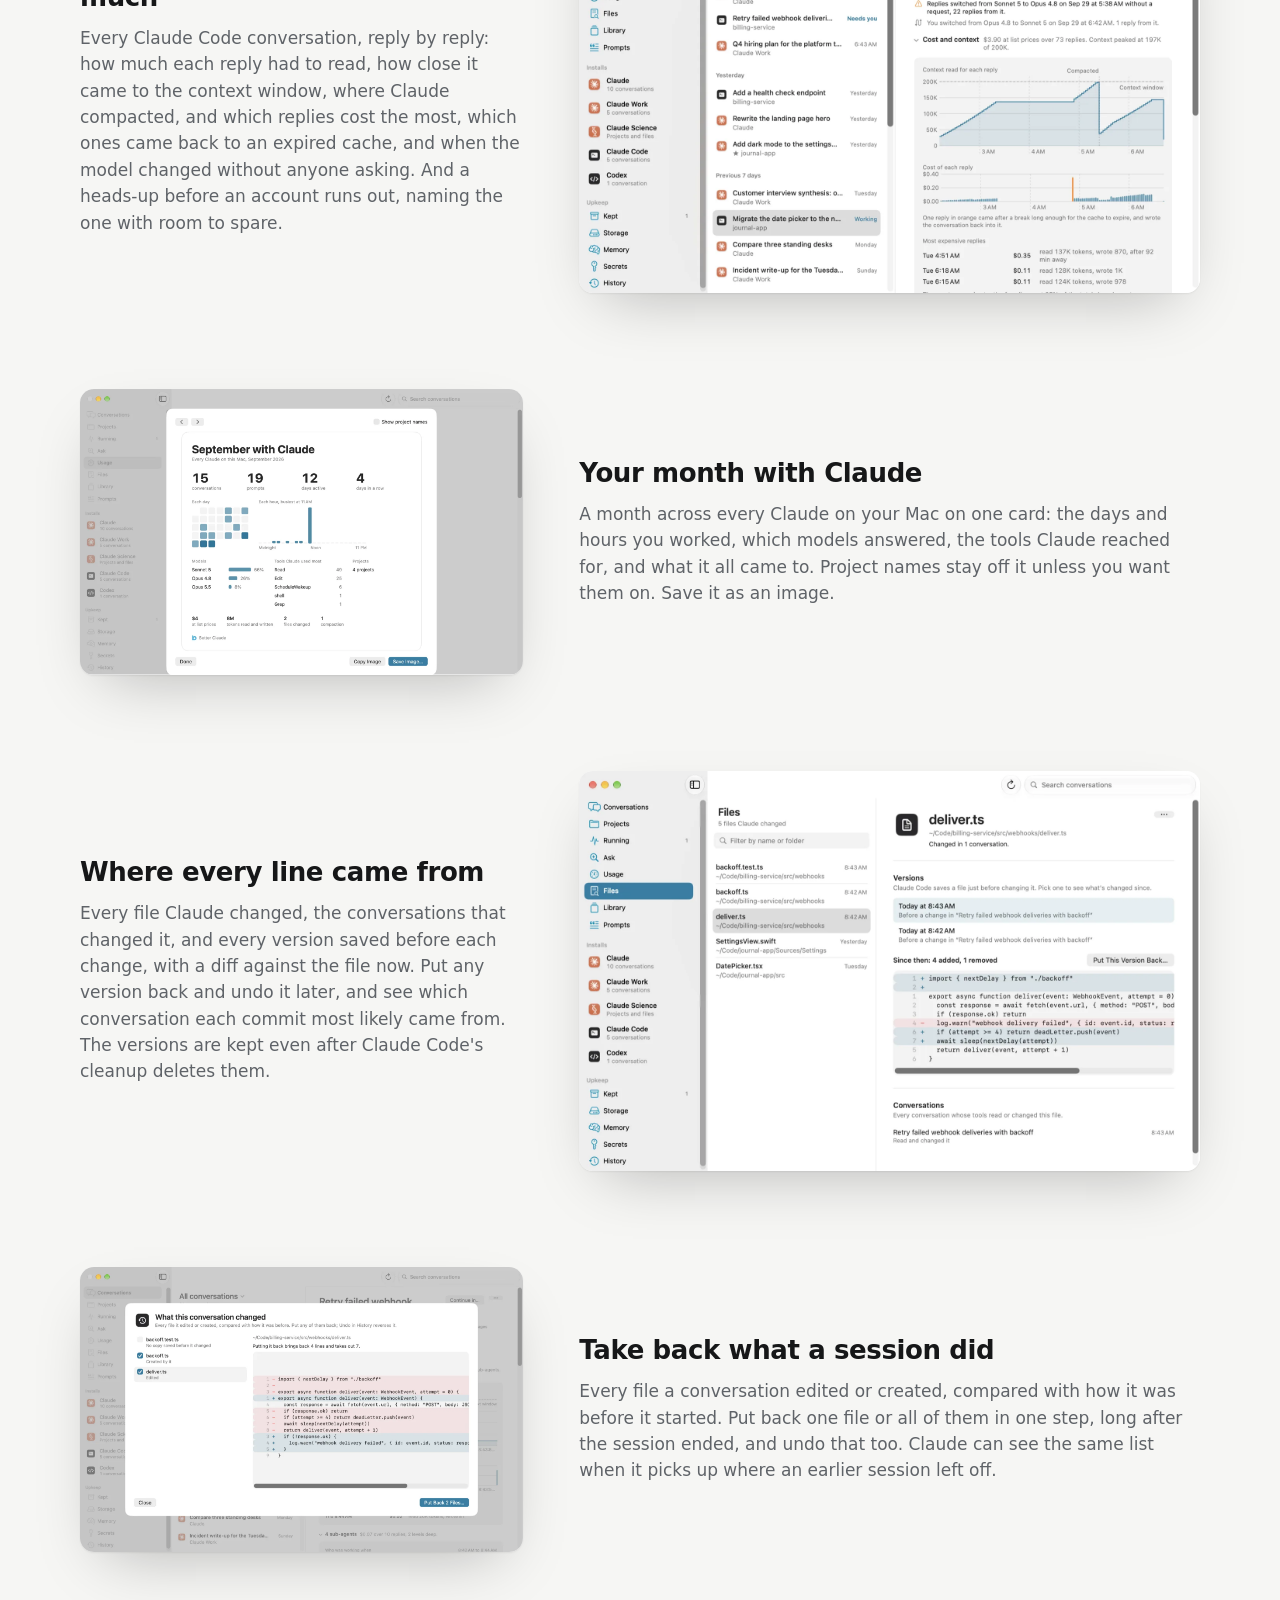
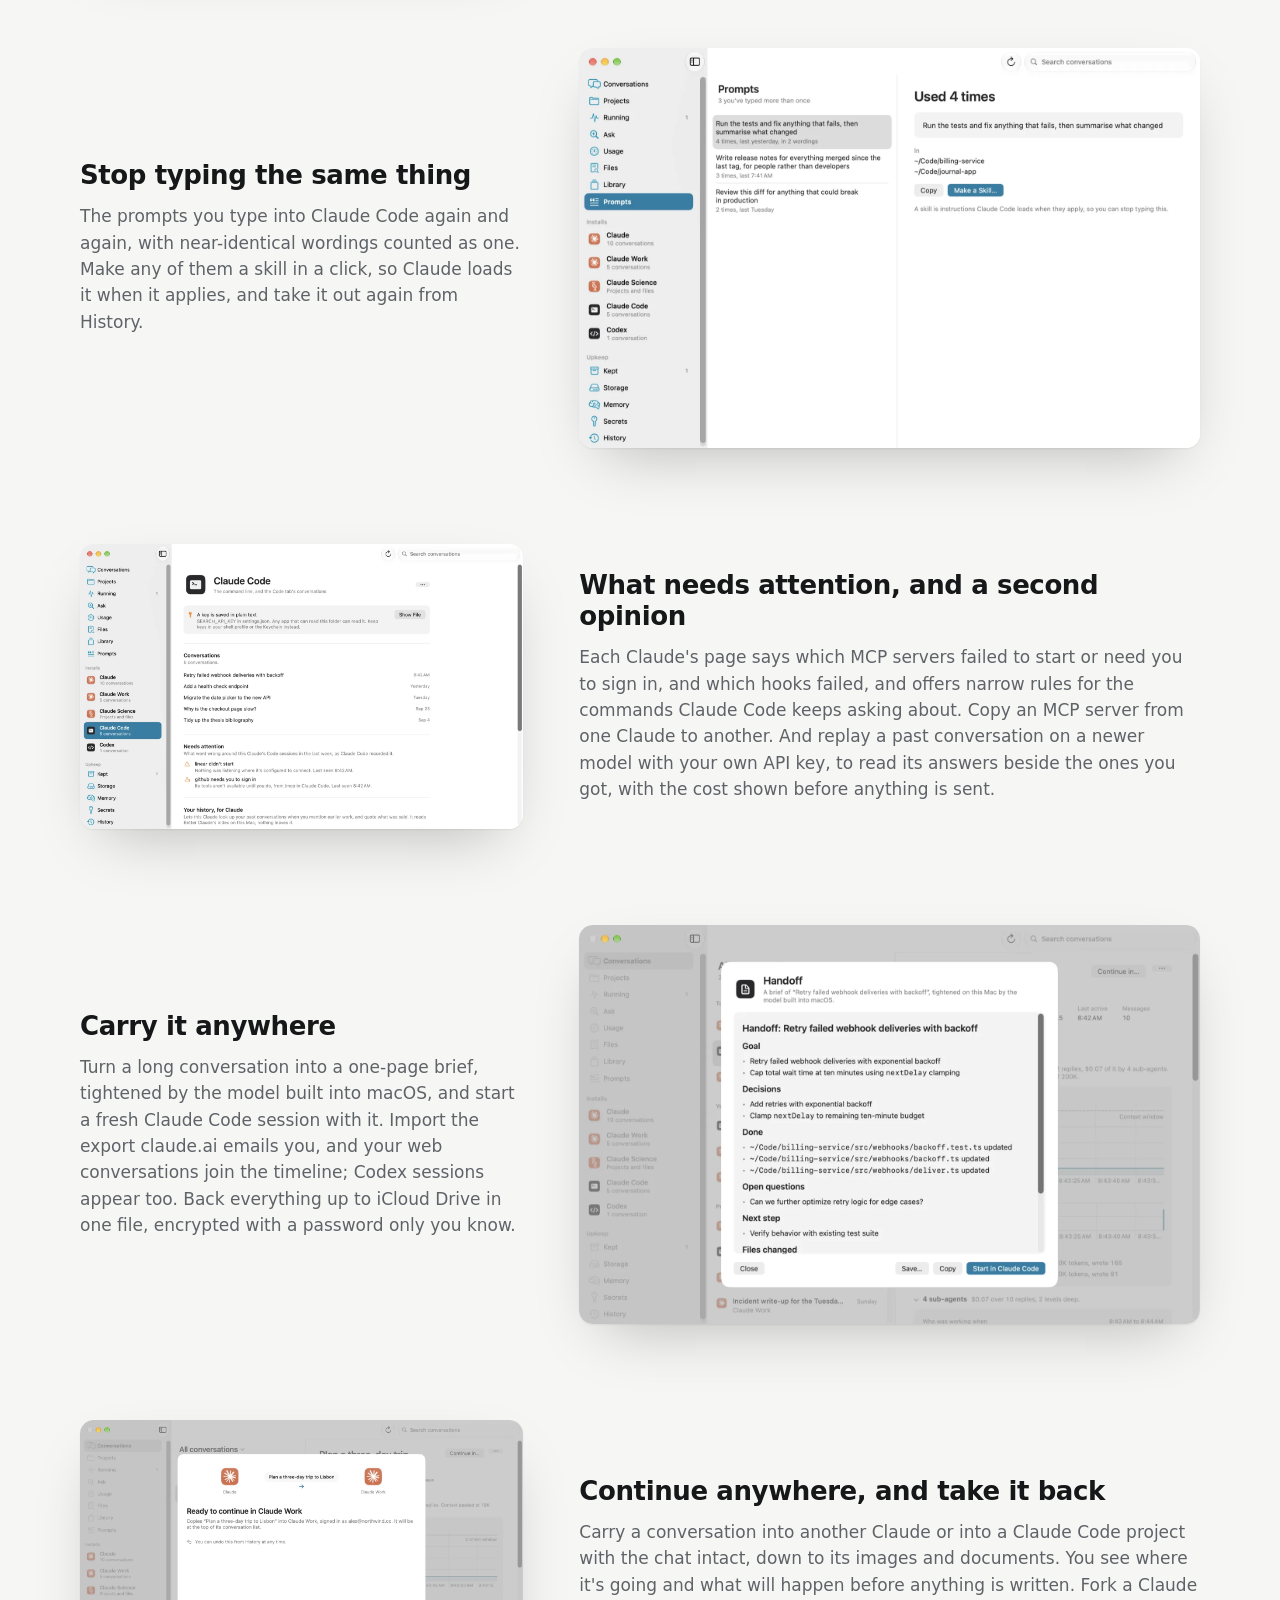
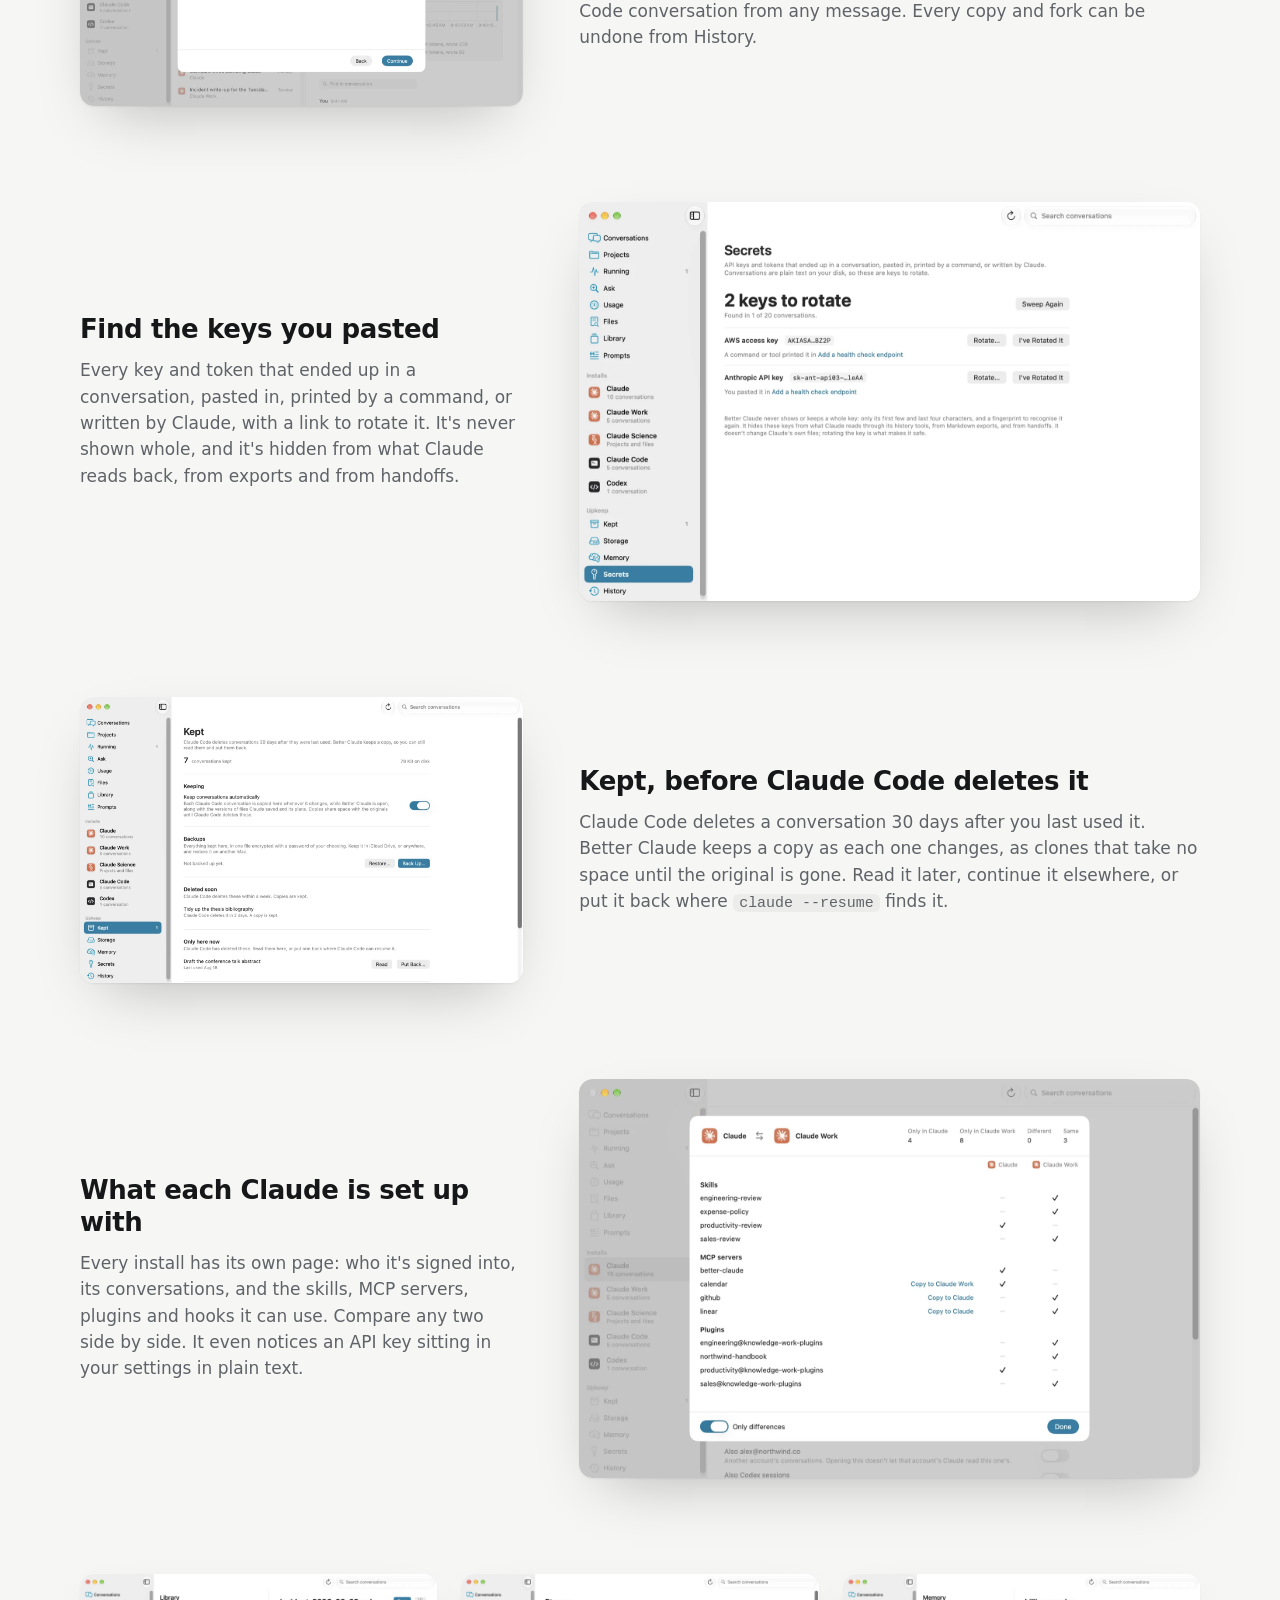
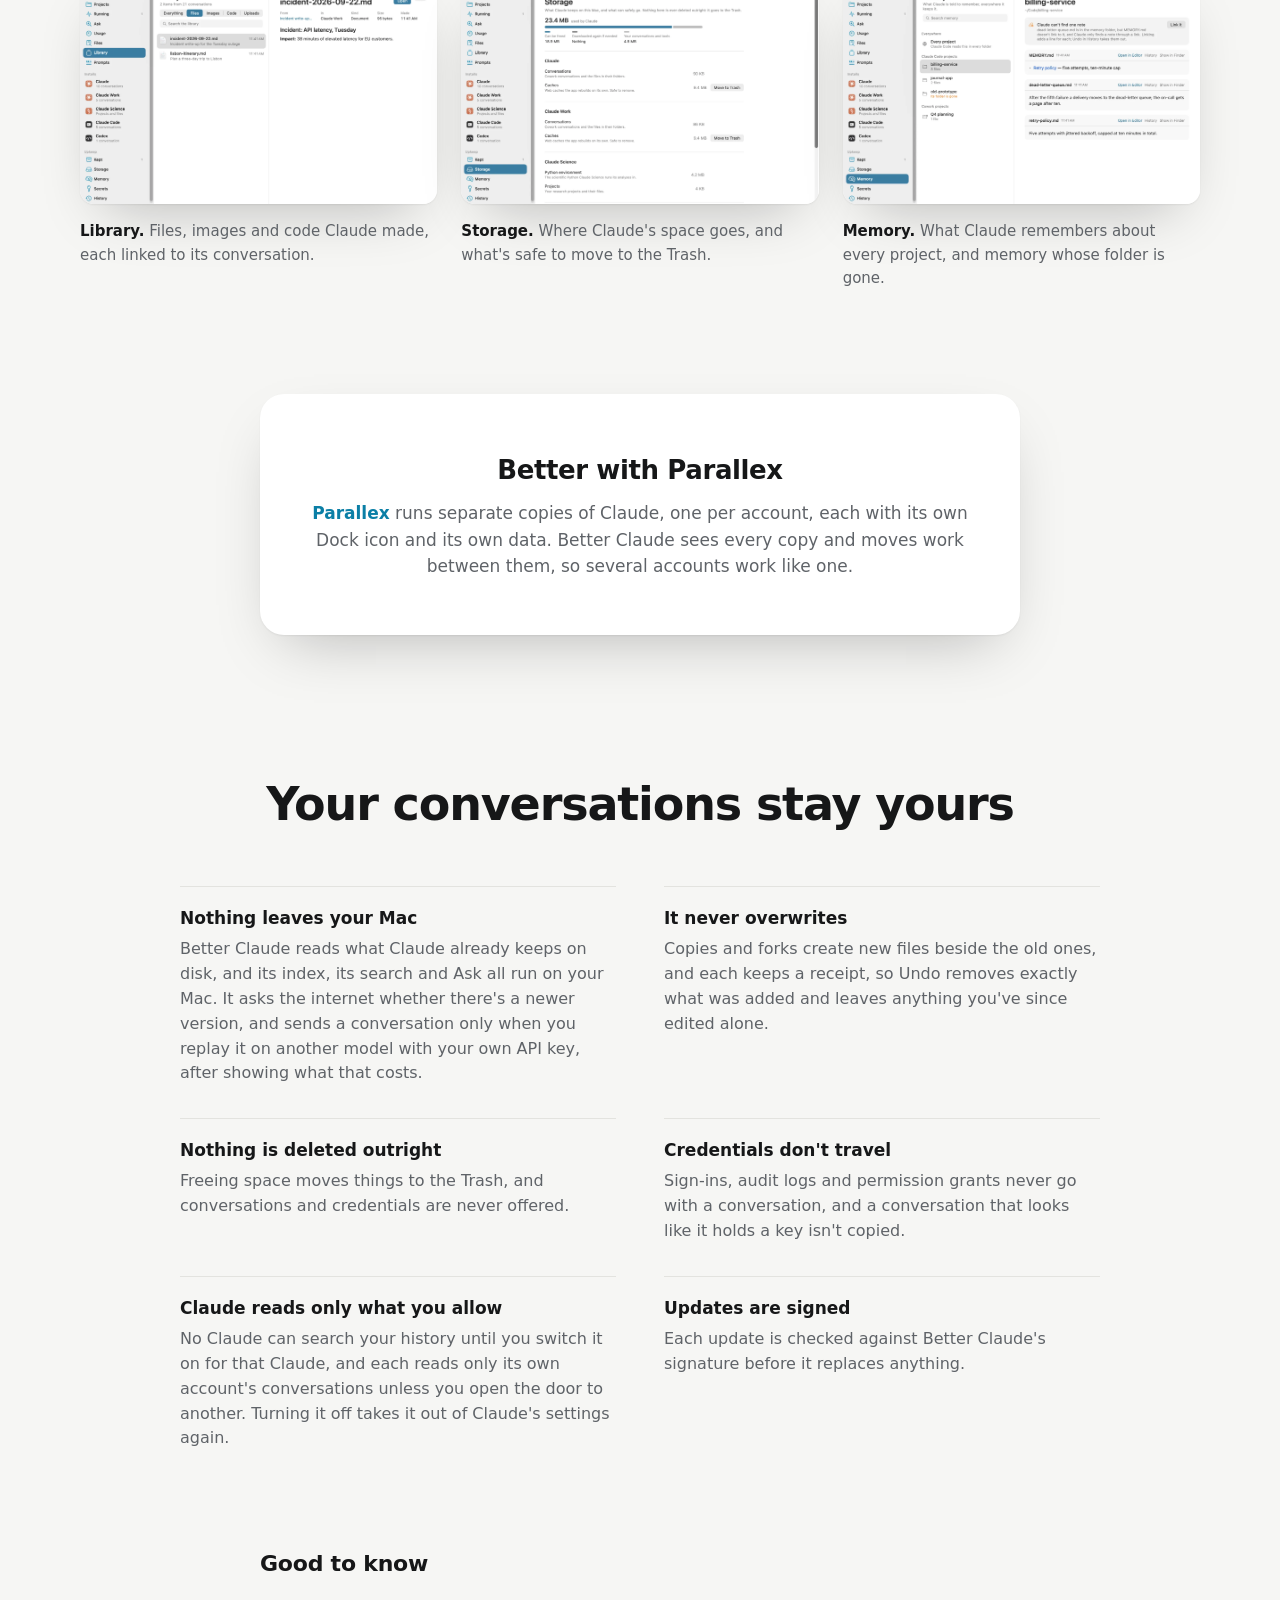
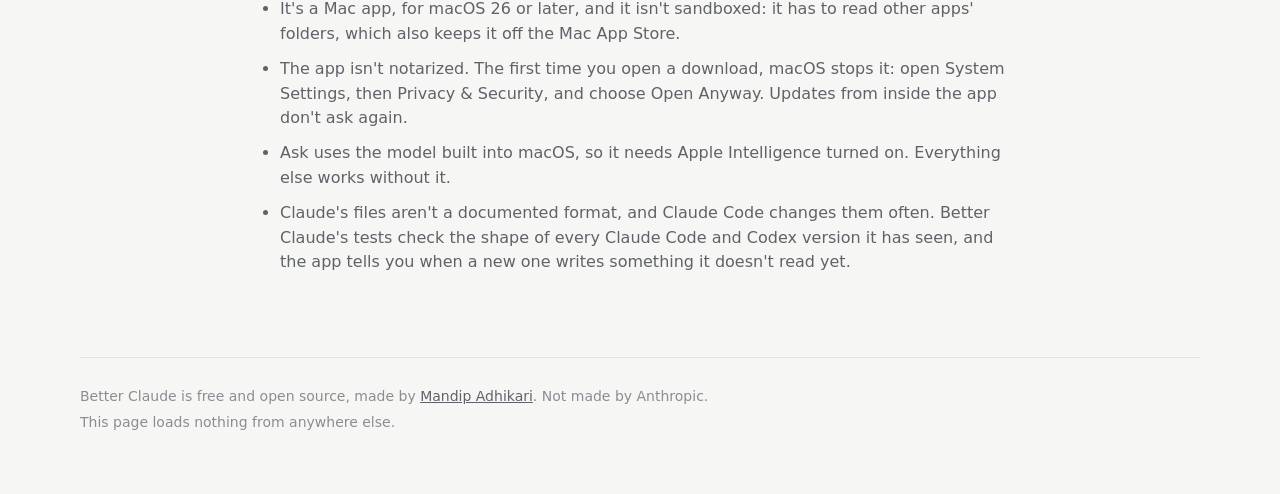
==== commit abc7d3bc: "Better Claude 0.28.0: the macOS it runs on" ====
--- a/site/public/index.html
+++ b/site/public/index.html
@@ -26,9 +26,8 @@
 <header class="bar">
   <div class="wrap bar-inner">
     <a class="brand" href="#top" aria-label="Better Claude, top of page">
-      <svg class="mark" viewBox="0 -50 460 530" width="18" height="18" aria-hidden="true" focusable="false">
-        <path d="M58 0 230 185V430M402 0 230 185" fill="none" stroke="currentColor" stroke-width="68" stroke-linecap="round" stroke-linejoin="round"/>
-        <circle cx="58" cy="0" r="47" fill="currentColor"/><circle cx="402" cy="0" r="47" fill="currentColor"/><circle cx="230" cy="430" r="47" fill="currentColor"/>
+      <svg class="mark" viewBox="258 232 520 566" width="18" height="18" aria-hidden="true" focusable="false">
+        <path fill-rule="evenodd" fill="currentColor" d="M268 300 a58 58 0 0 1 116 0 V 388 A 228 228 0 1 1 540 788 H 268 Z M540 474 a96 96 0 1 1 0 192 H 444 V 570 a96 96 0 0 1 96 -96 Z"/>
       </svg>
       <span>Better Claude</span>
     </a>
@@ -56,7 +55,7 @@
       <a class="button primary" href="https://github.com/mandipadk/BetterClaude/releases/latest/download/BetterClaude.dmg">Download for Mac</a>
       <a class="button" href="https://github.com/mandipadk/BetterClaude">View on GitHub</a>
     </p>
-    <p class="fine">Free and open source. macOS 14 or later.</p>
+    <p class="fine">Free and open source. macOS 26 or later.</p>
   </section>
 
   <figure class="stage wrap">
@@ -437,9 +436,9 @@
   <section class="notes wrap" aria-labelledby="notes-h">
     <h2 id="notes-h">Good to know</h2>
     <ul>
-      <li>It's a Mac app, for macOS 14 or later, and it isn't sandboxed: it has to read other apps' folders, which also keeps it off the Mac App Store.</li>
+      <li>It's a Mac app, for macOS 26 or later, and it isn't sandboxed: it has to read other apps' folders, which also keeps it off the Mac App Store.</li>
       <li>The app isn't notarized. The first time you open a download, macOS stops it: open System Settings, then Privacy &amp; Security, and choose Open Anyway. Updates from inside the app don't ask again.</li>
-      <li>Ask uses the model built into macOS, so it needs macOS 26 or later with Apple Intelligence turned on. Everything else works on macOS 14.</li>
+      <li>Ask uses the model built into macOS, so it needs Apple Intelligence turned on. Everything else works without it.</li>
       <li>Claude's files aren't a documented format, and Claude Code changes them often. Better Claude's tests check the shape of every Claude Code and Codex version it has seen, and the app tells you when a new one writes something it doesn't read yet.</li>
     </ul>
   </section>
--- a/site/public/styles.css
+++ b/site/public/styles.css
@@ -1,4 +1,4 @@
-/* Better Claude's page. System fonts, one accent (jade), nothing loaded from anywhere else. */
+/* Better Claude's page. System fonts, one accent (Lagoon), nothing loaded from anywhere else. */
 
 :root {
   --ground: #f6f6f4;
@@ -8,7 +8,7 @@
   --faint: #8a8d92;
   --rule: #e3e3df;
   --fill: #ececea;
-  --accent: #0b7d59;
+  --accent: #0b7fa6;
   --accent-ink: #ffffff;
   --shadow: 0 1px 2px rgb(0 0 0 / 0.06), 0 24px 60px -24px rgb(0 0 0 / 0.28);
   color-scheme: light;
@@ -23,7 +23,7 @@
     --faint: #75787d;
     --rule: #2c2e31;
     --fill: #26282b;
-    --accent: #2eb27e;
+    --accent: #168fb6;
     --accent-ink: #ffffff;
     --shadow: 0 1px 2px rgb(0 0 0 / 0.4), 0 30px 70px -28px rgb(0 0 0 / 0.8);
     color-scheme: dark;
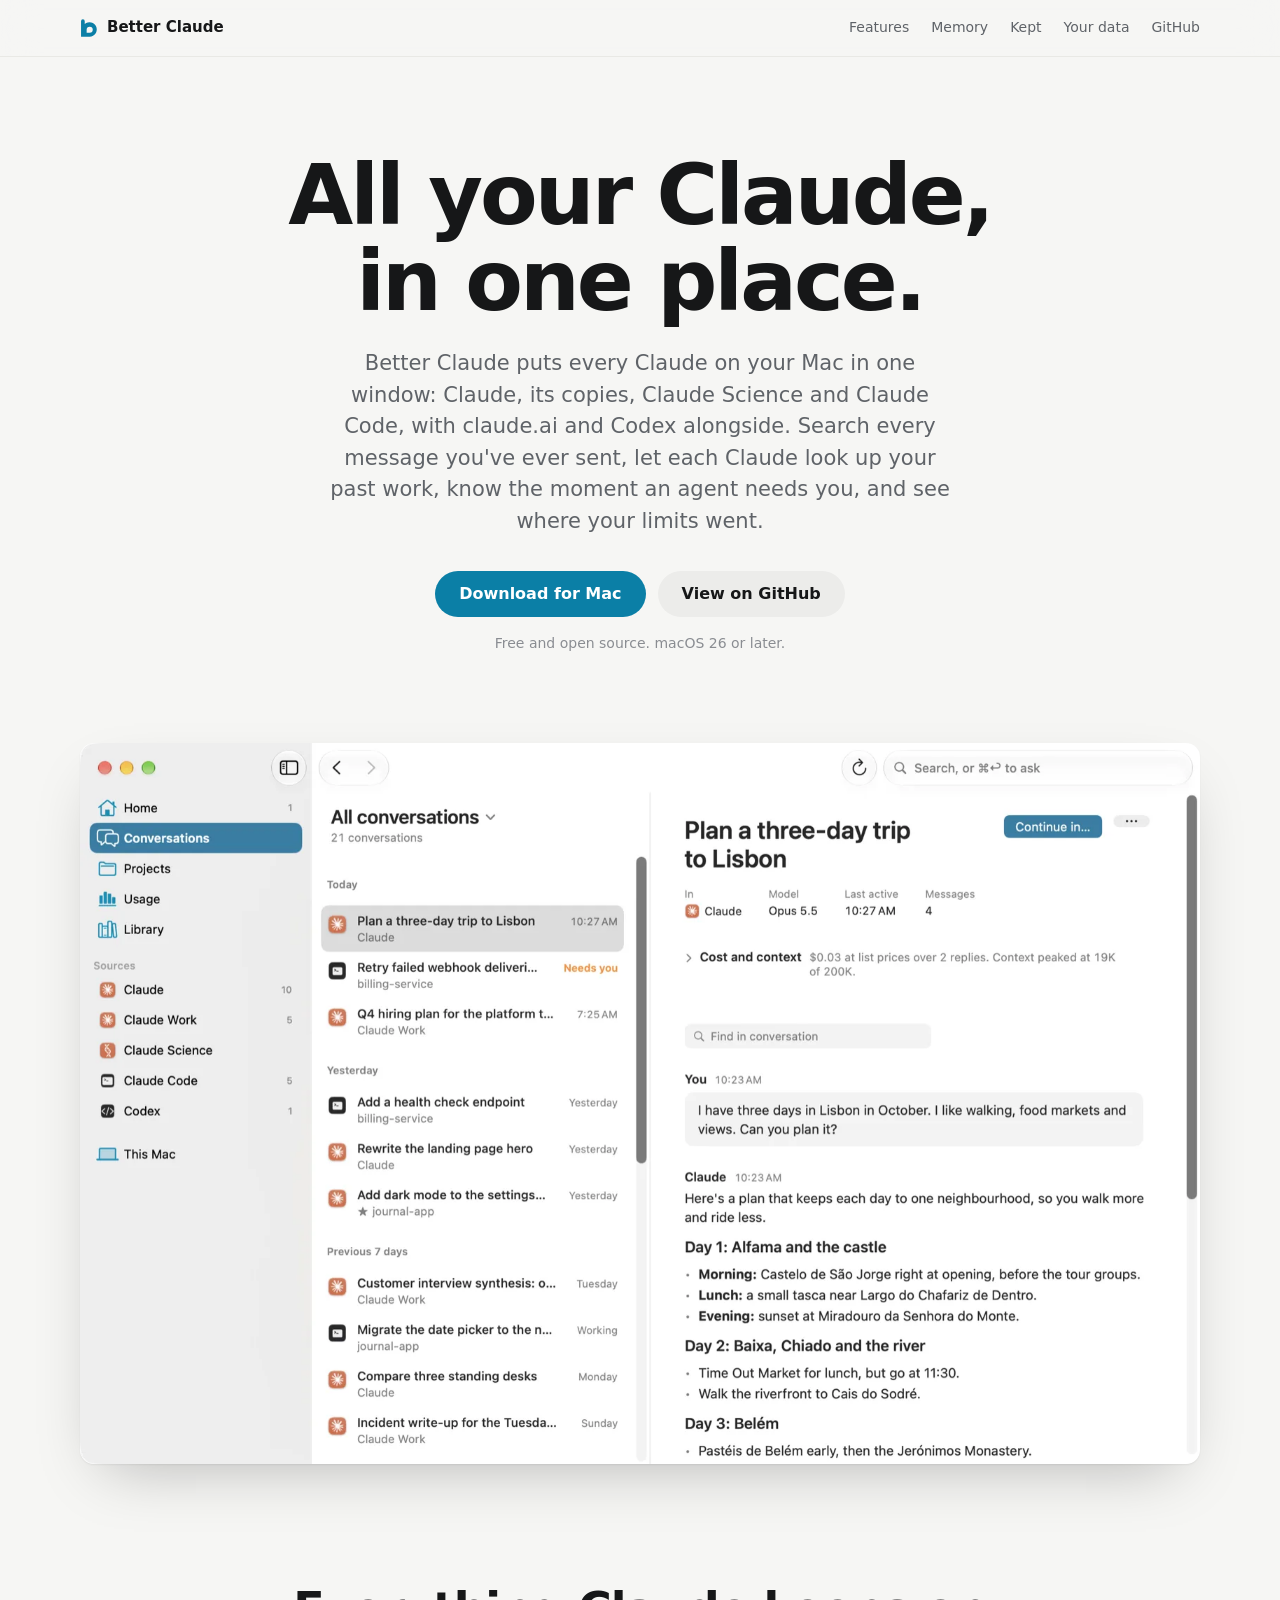
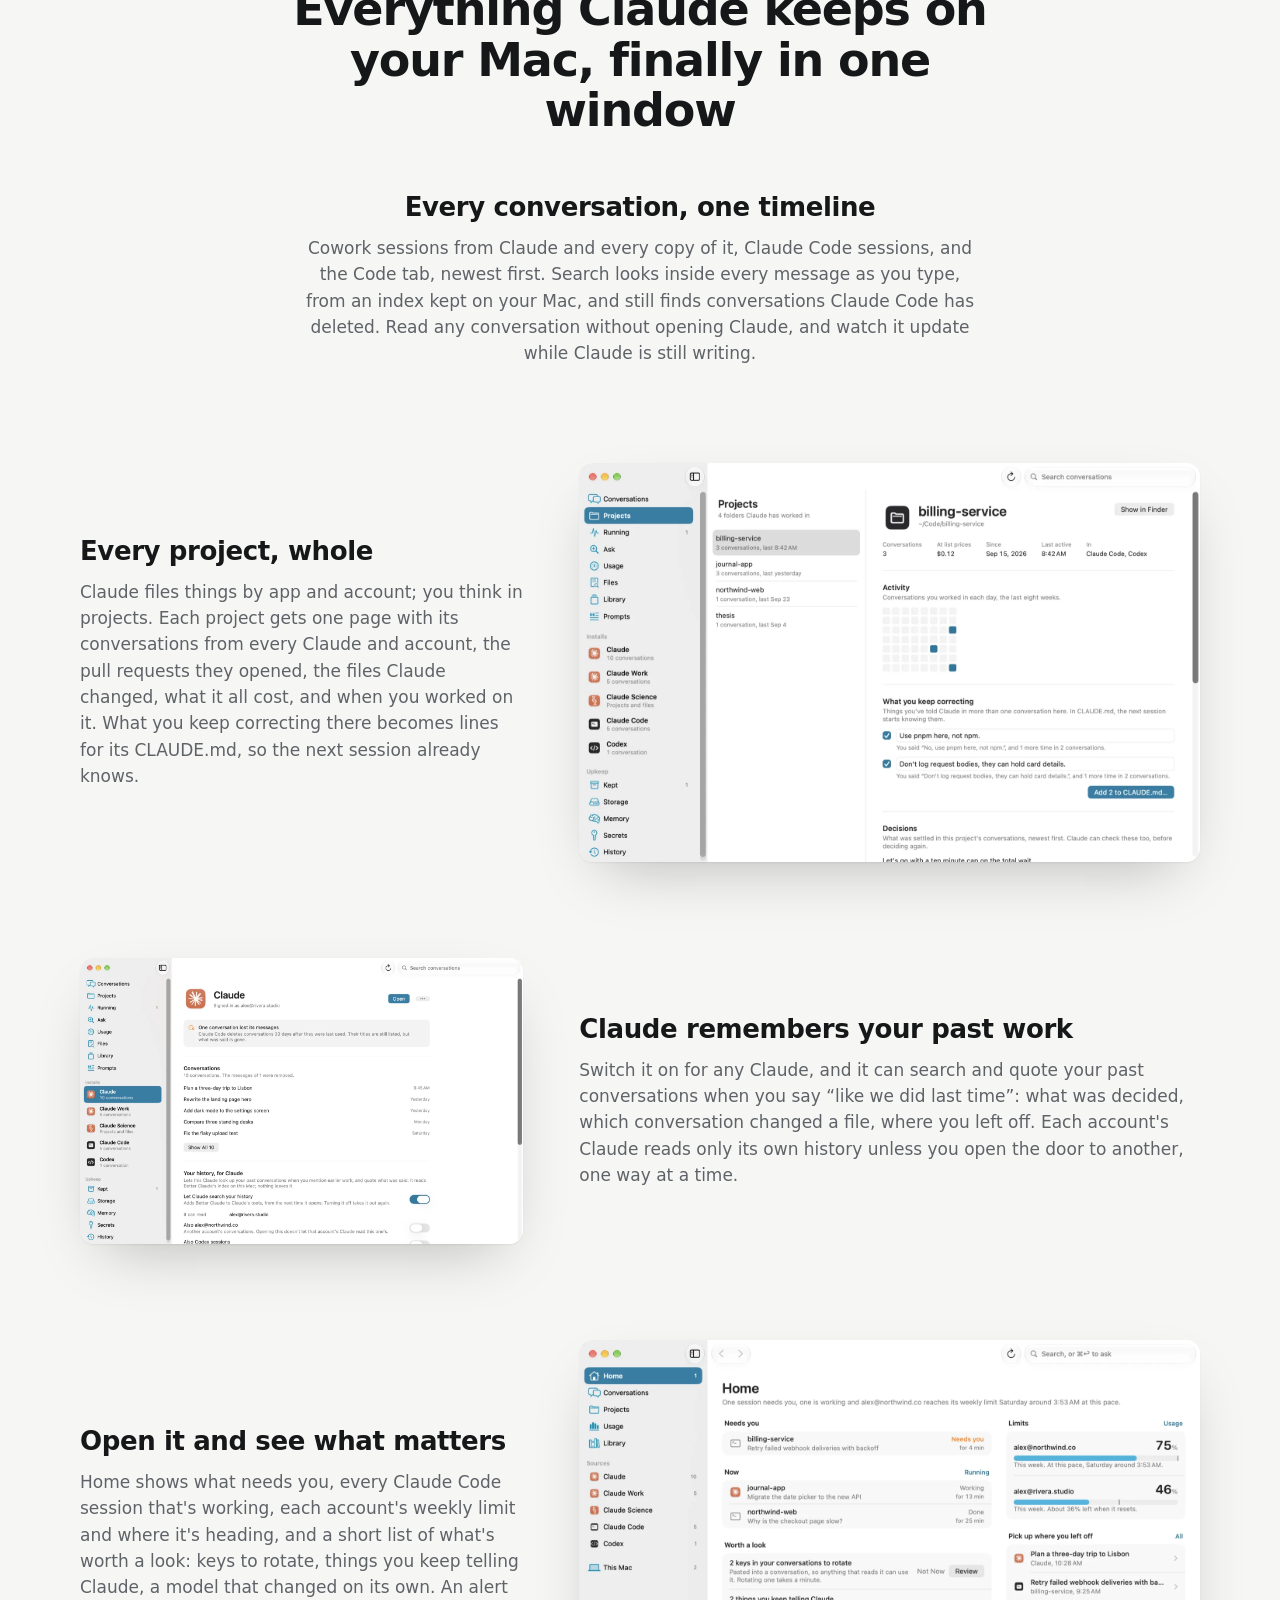
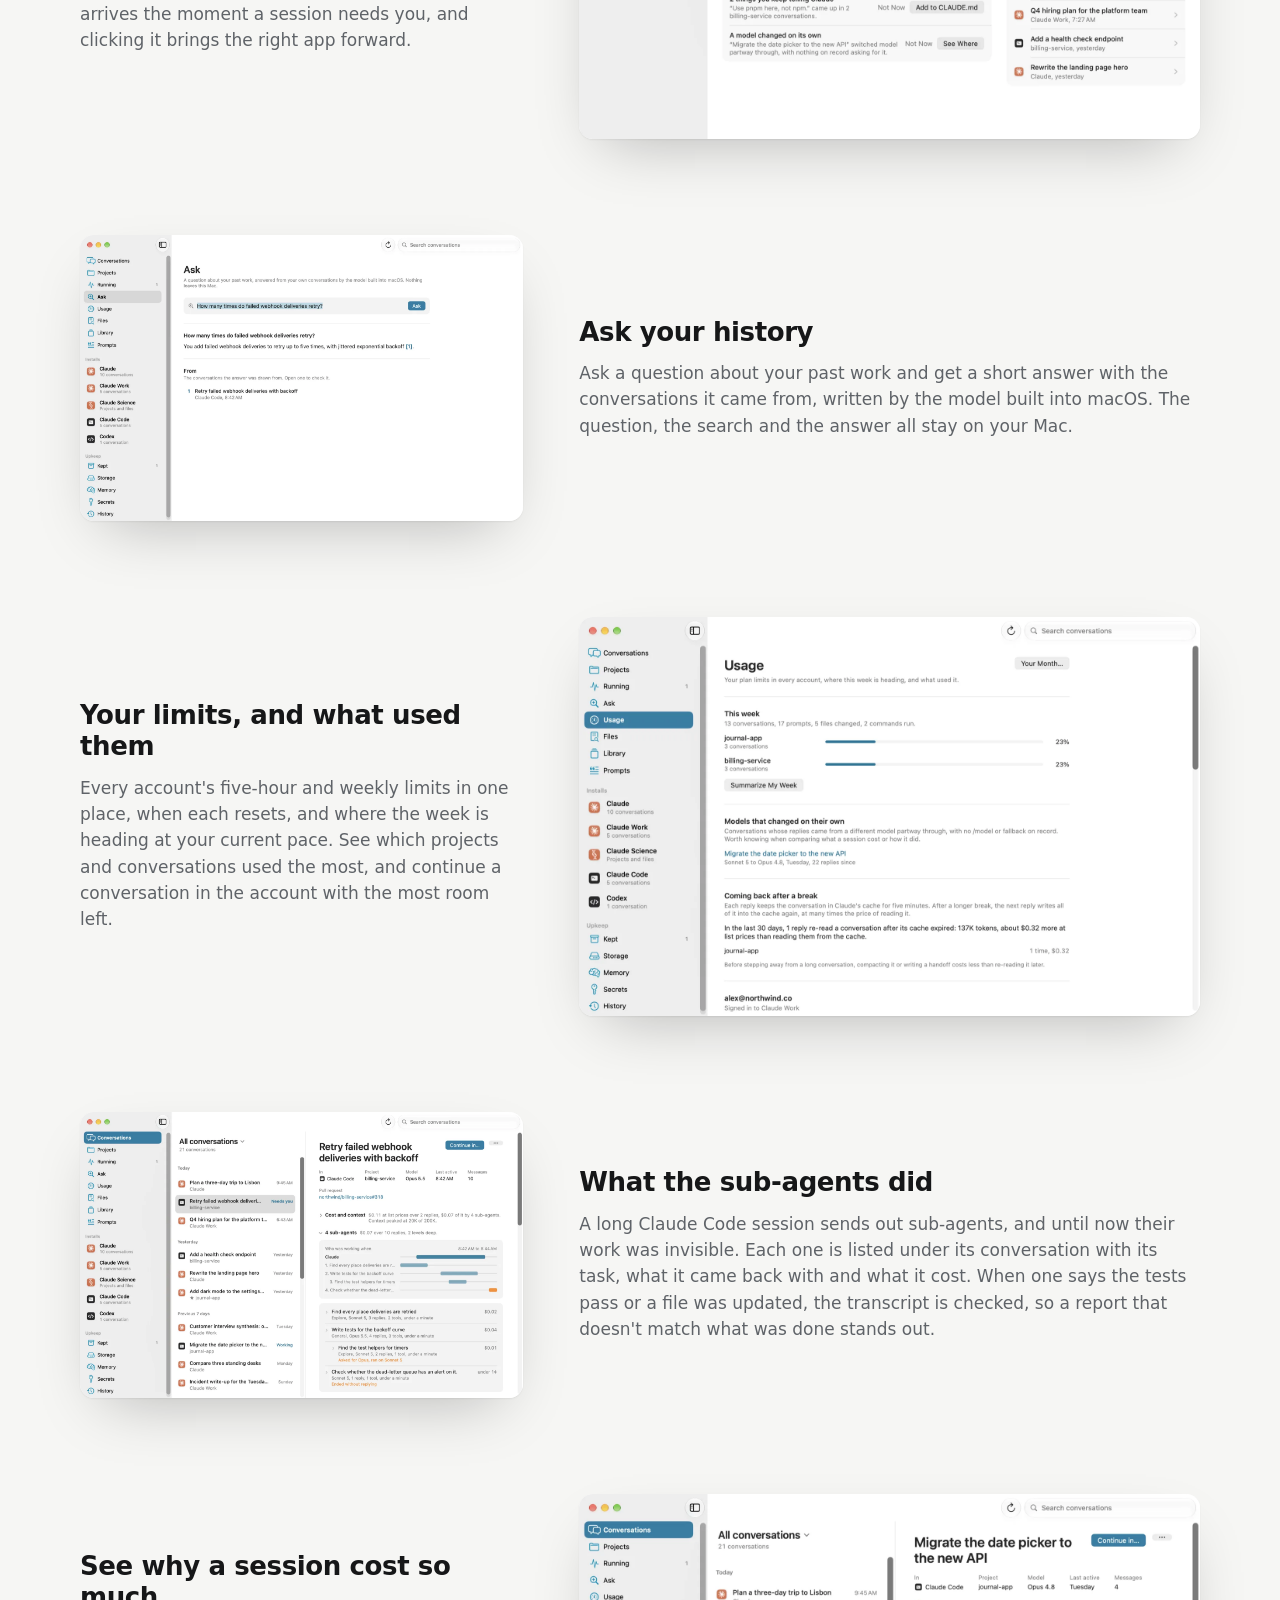
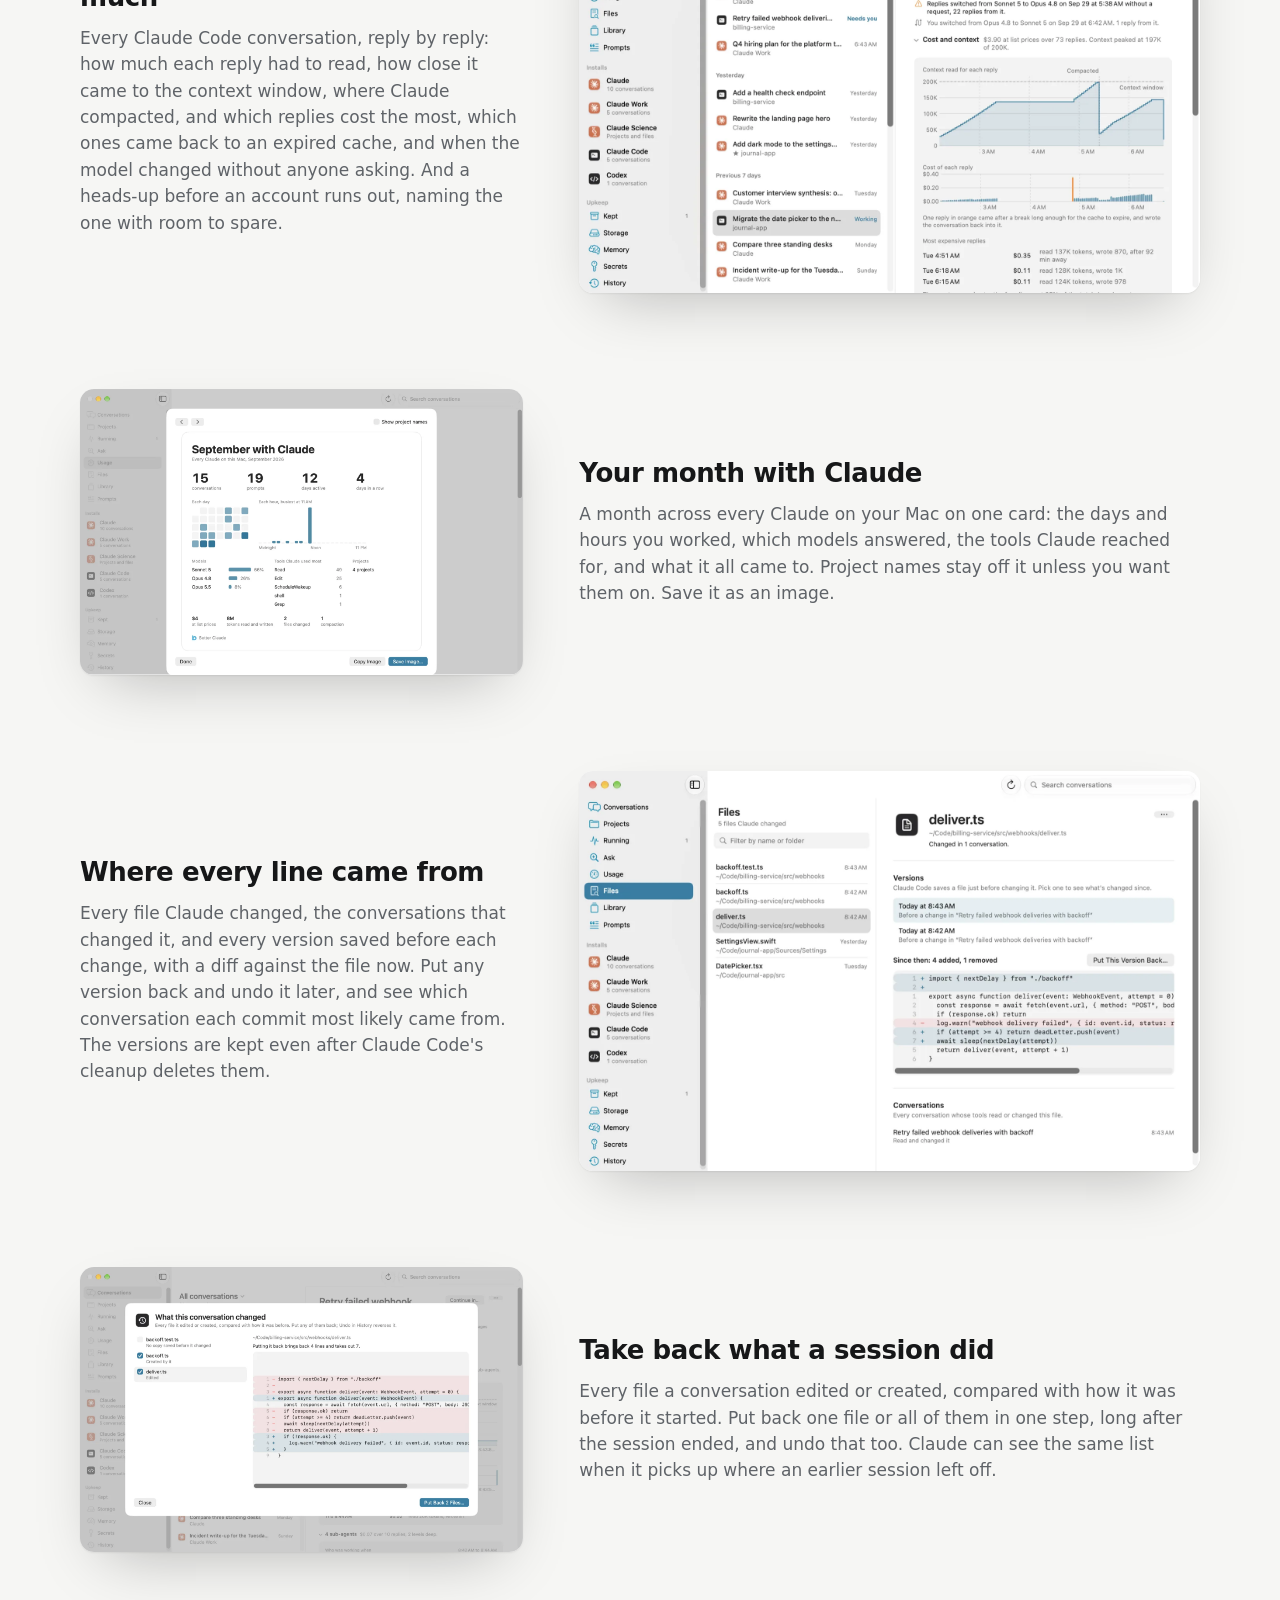
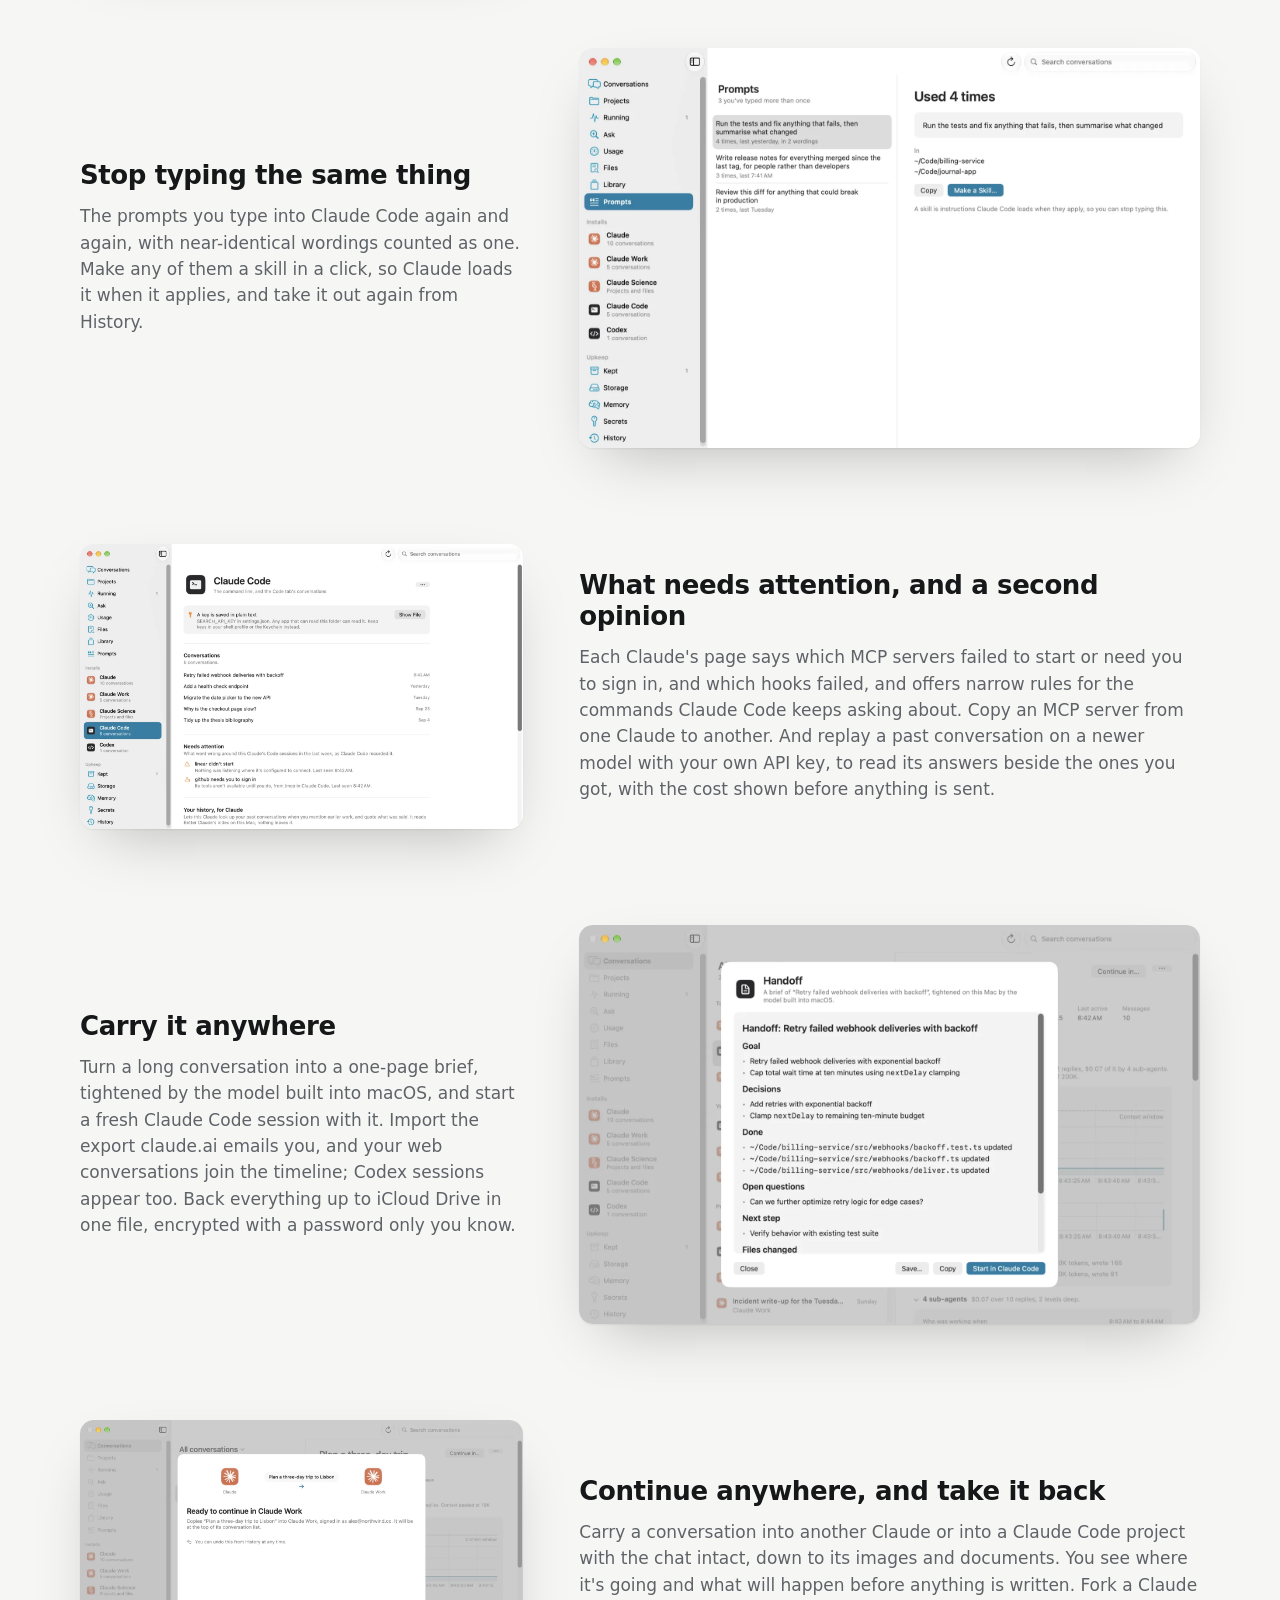
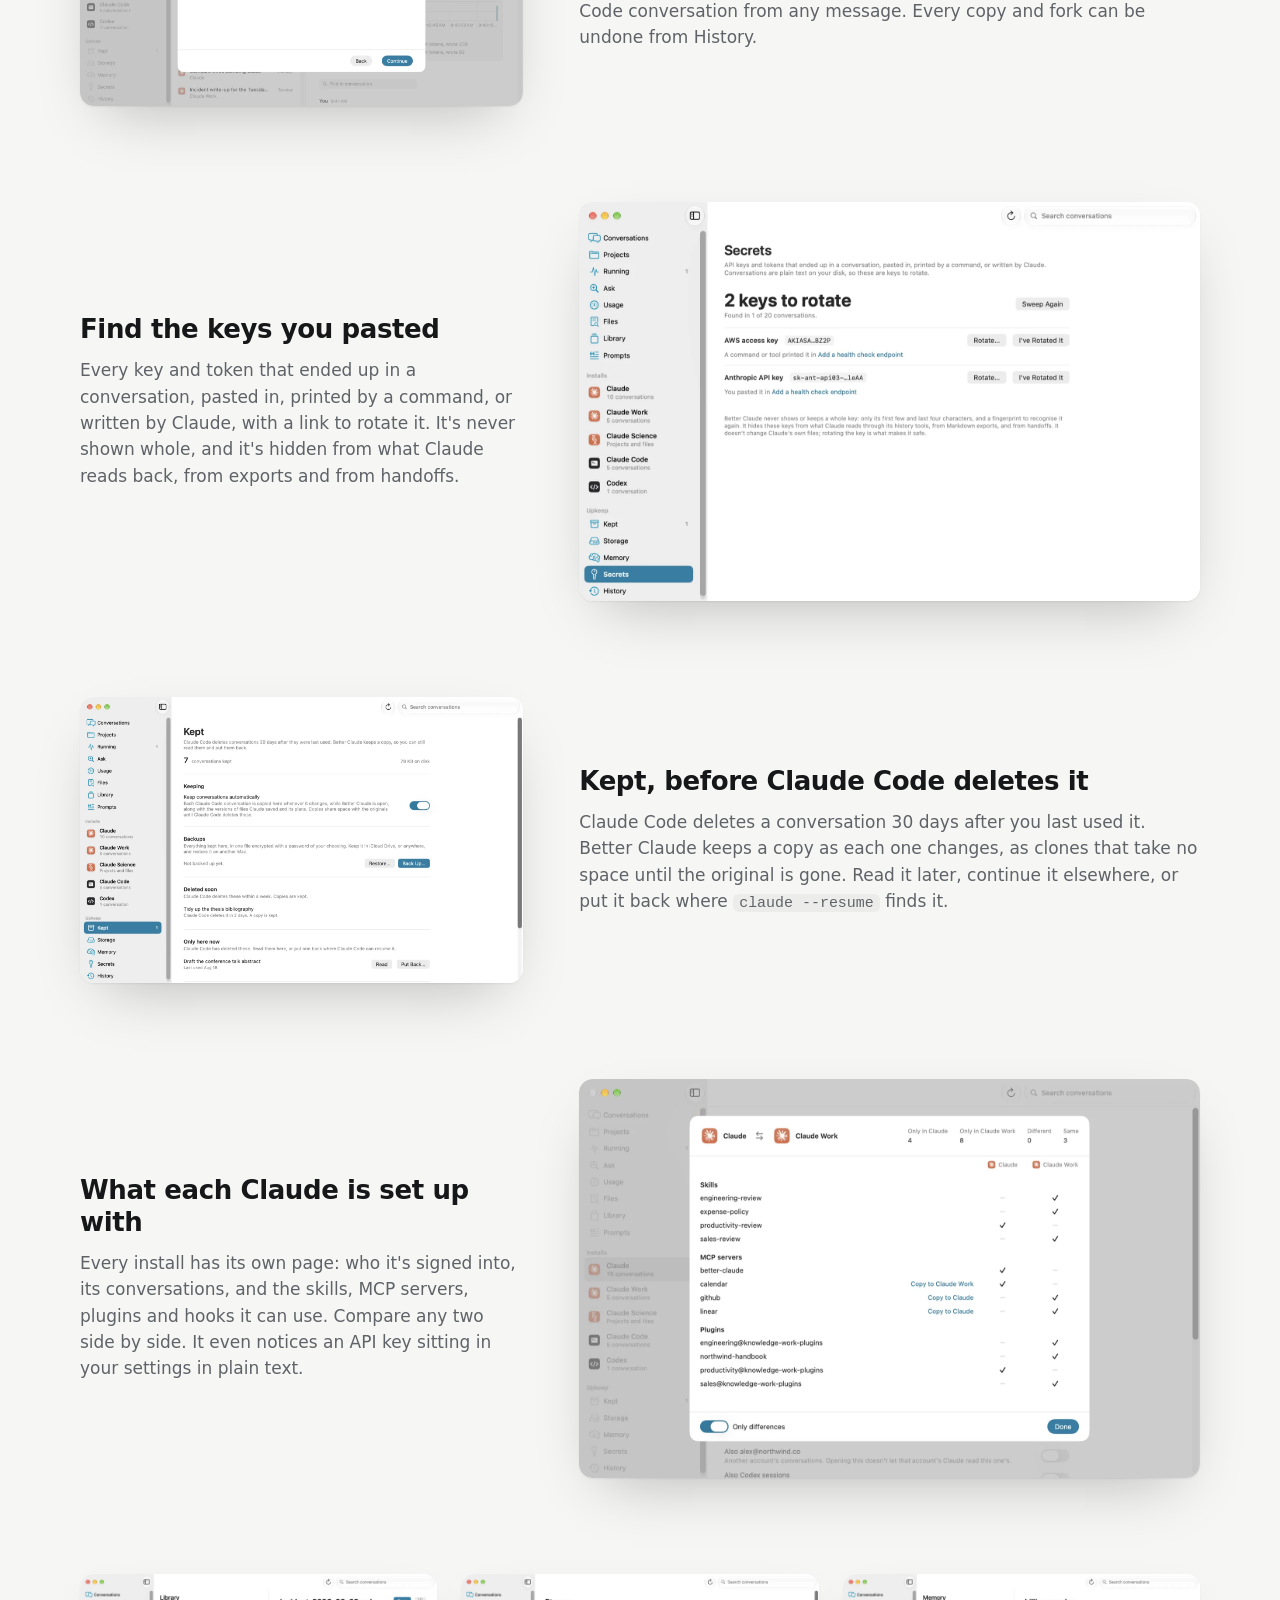
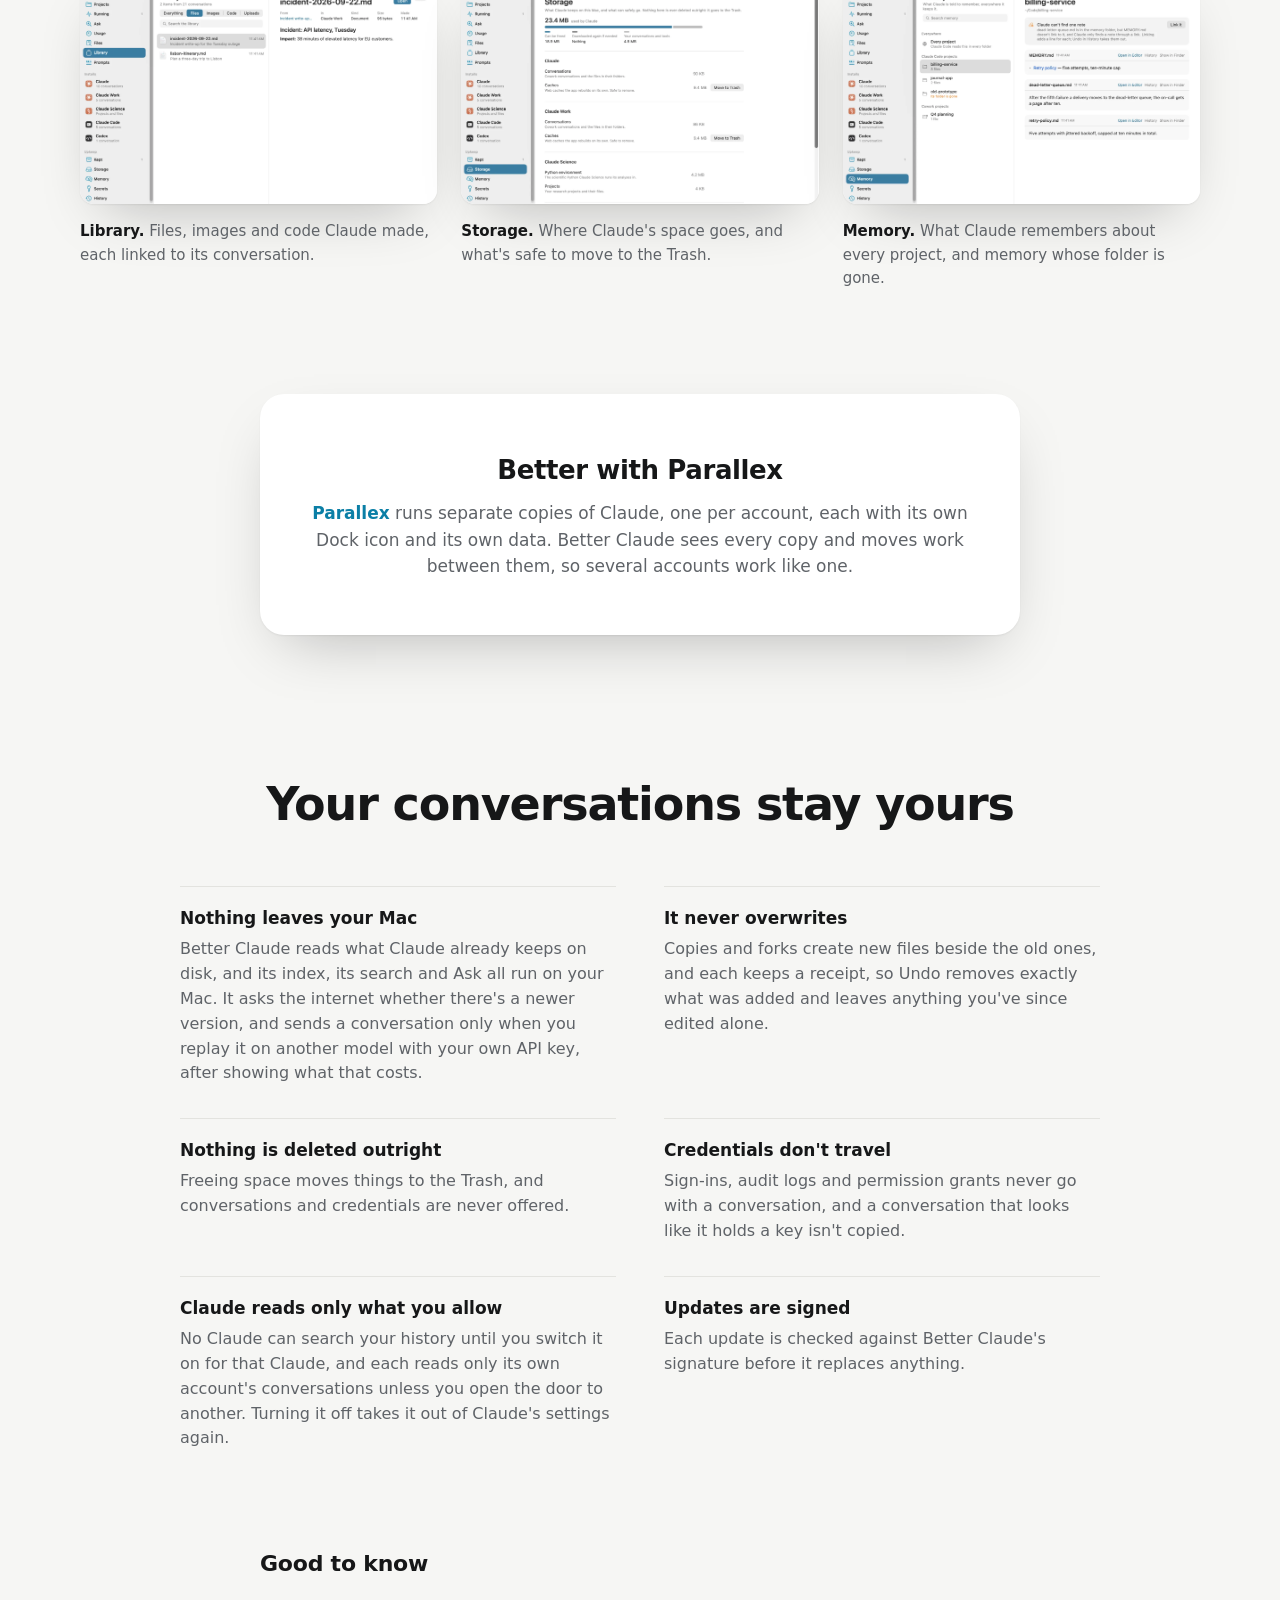
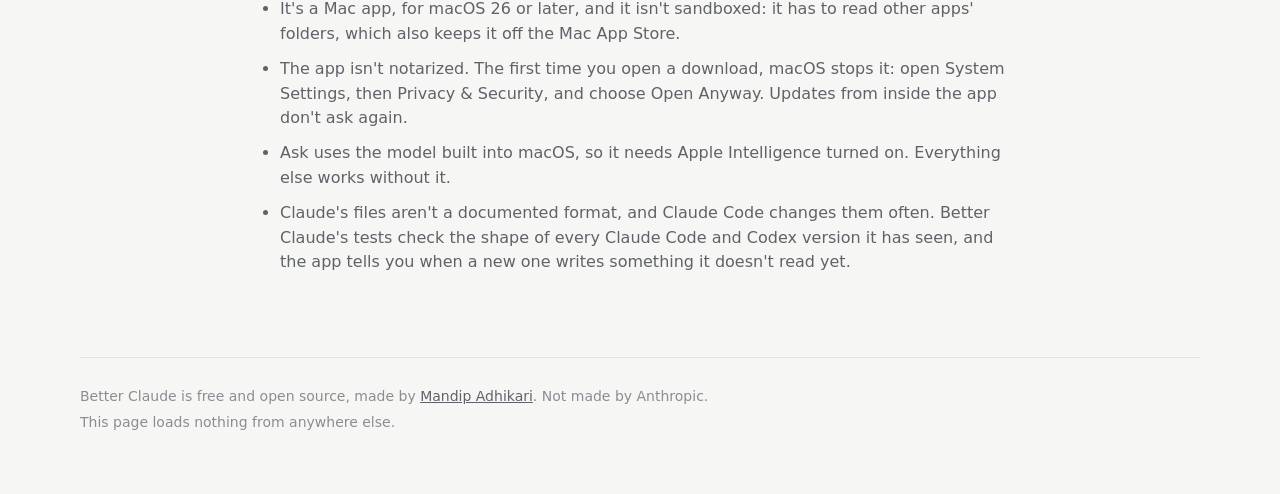
==== commit f374dec4: "Better Claude 0.30.0: Home, and five places" ====
--- a/site/public/index.html
+++ b/site/public/index.html
@@ -119,17 +119,18 @@
 
     <article class="feature split" id="running">
       <div class="copy">
-        <h3>Know when an agent needs you</h3>
-        <p>
-          Every Claude Code session on the Mac, in any terminal or in Claude's Code tab,
-          and whether it's working, done, or waiting on a permission or an answer. An alert
-          arrives the moment one needs you, and clicking it brings the right app forward.
+        <h3>Open it and see what matters</h3>
+        <p>
+          Home shows what needs you, every Claude Code session that's working, each account's
+          weekly limit and where it's heading, and a short list of what's worth a look: keys
+          to rotate, things you keep telling Claude, a model that changed on its own. An alert
+          arrives the moment a session needs you, and clicking it brings the right app forward.
         </p>
       </div>
       <picture>
         <source srcset="shots/running-dark.webp" media="(prefers-color-scheme: dark)">
         <img src="shots/running-light.webp" width="1600" height="1030" loading="lazy"
-             alt="Running, listing Claude Code sessions that need you, that are working, and that are done.">
+             alt="Home, with a session that needs you, what is running, worth-a-look items, weekly limits and recent conversations.">
       </picture>
     </article>
 
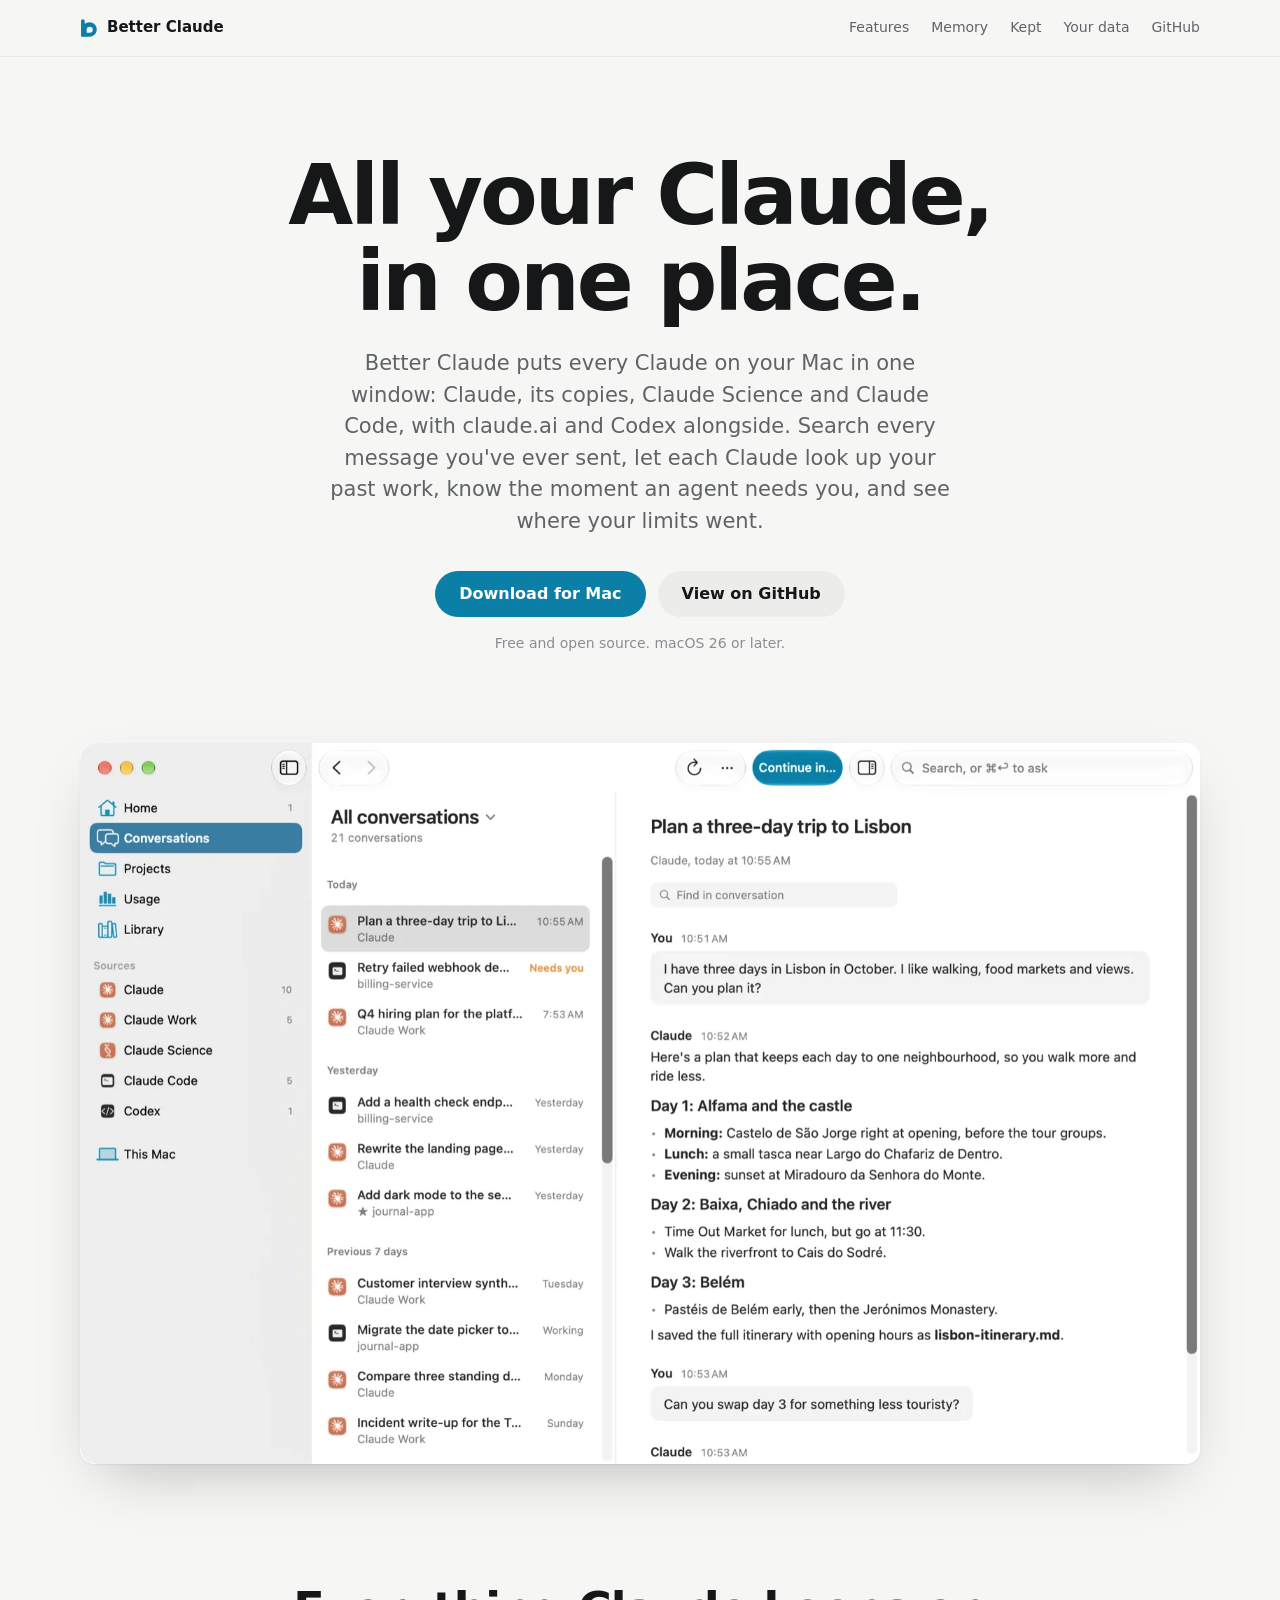
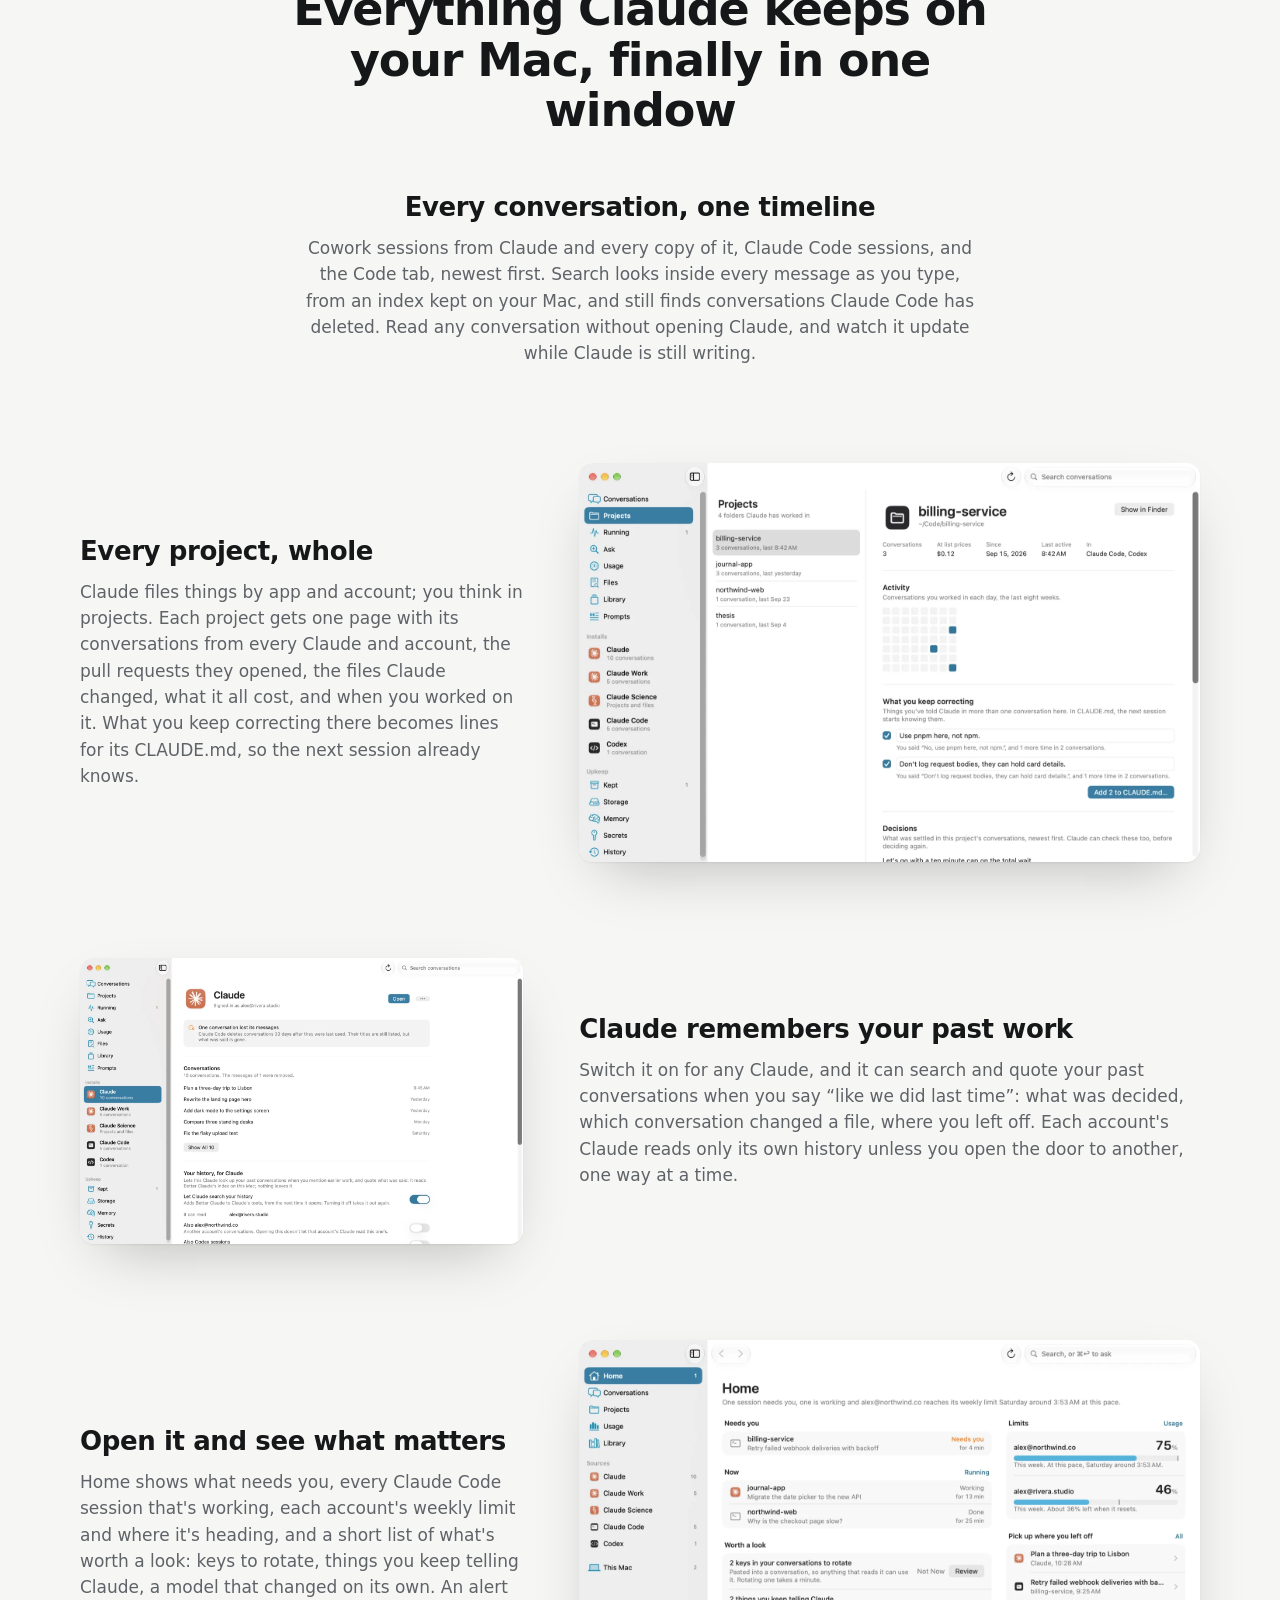
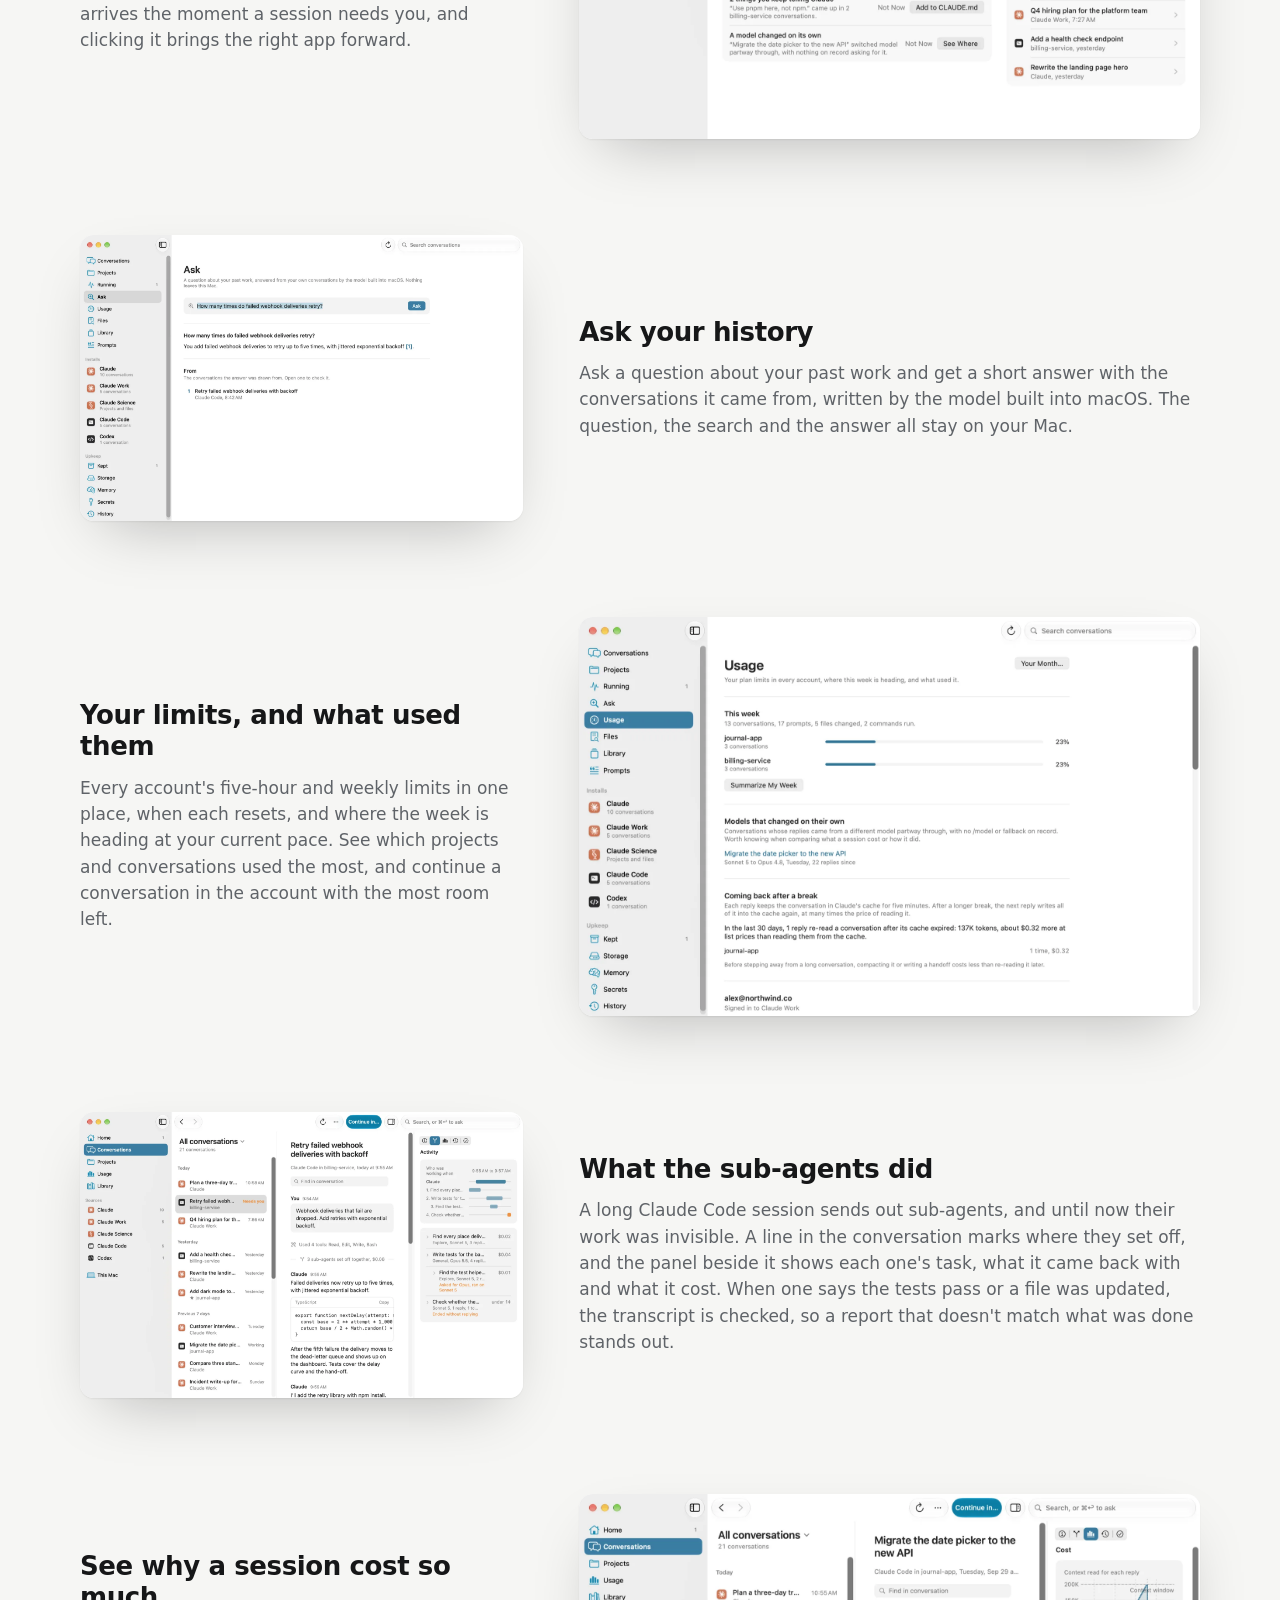
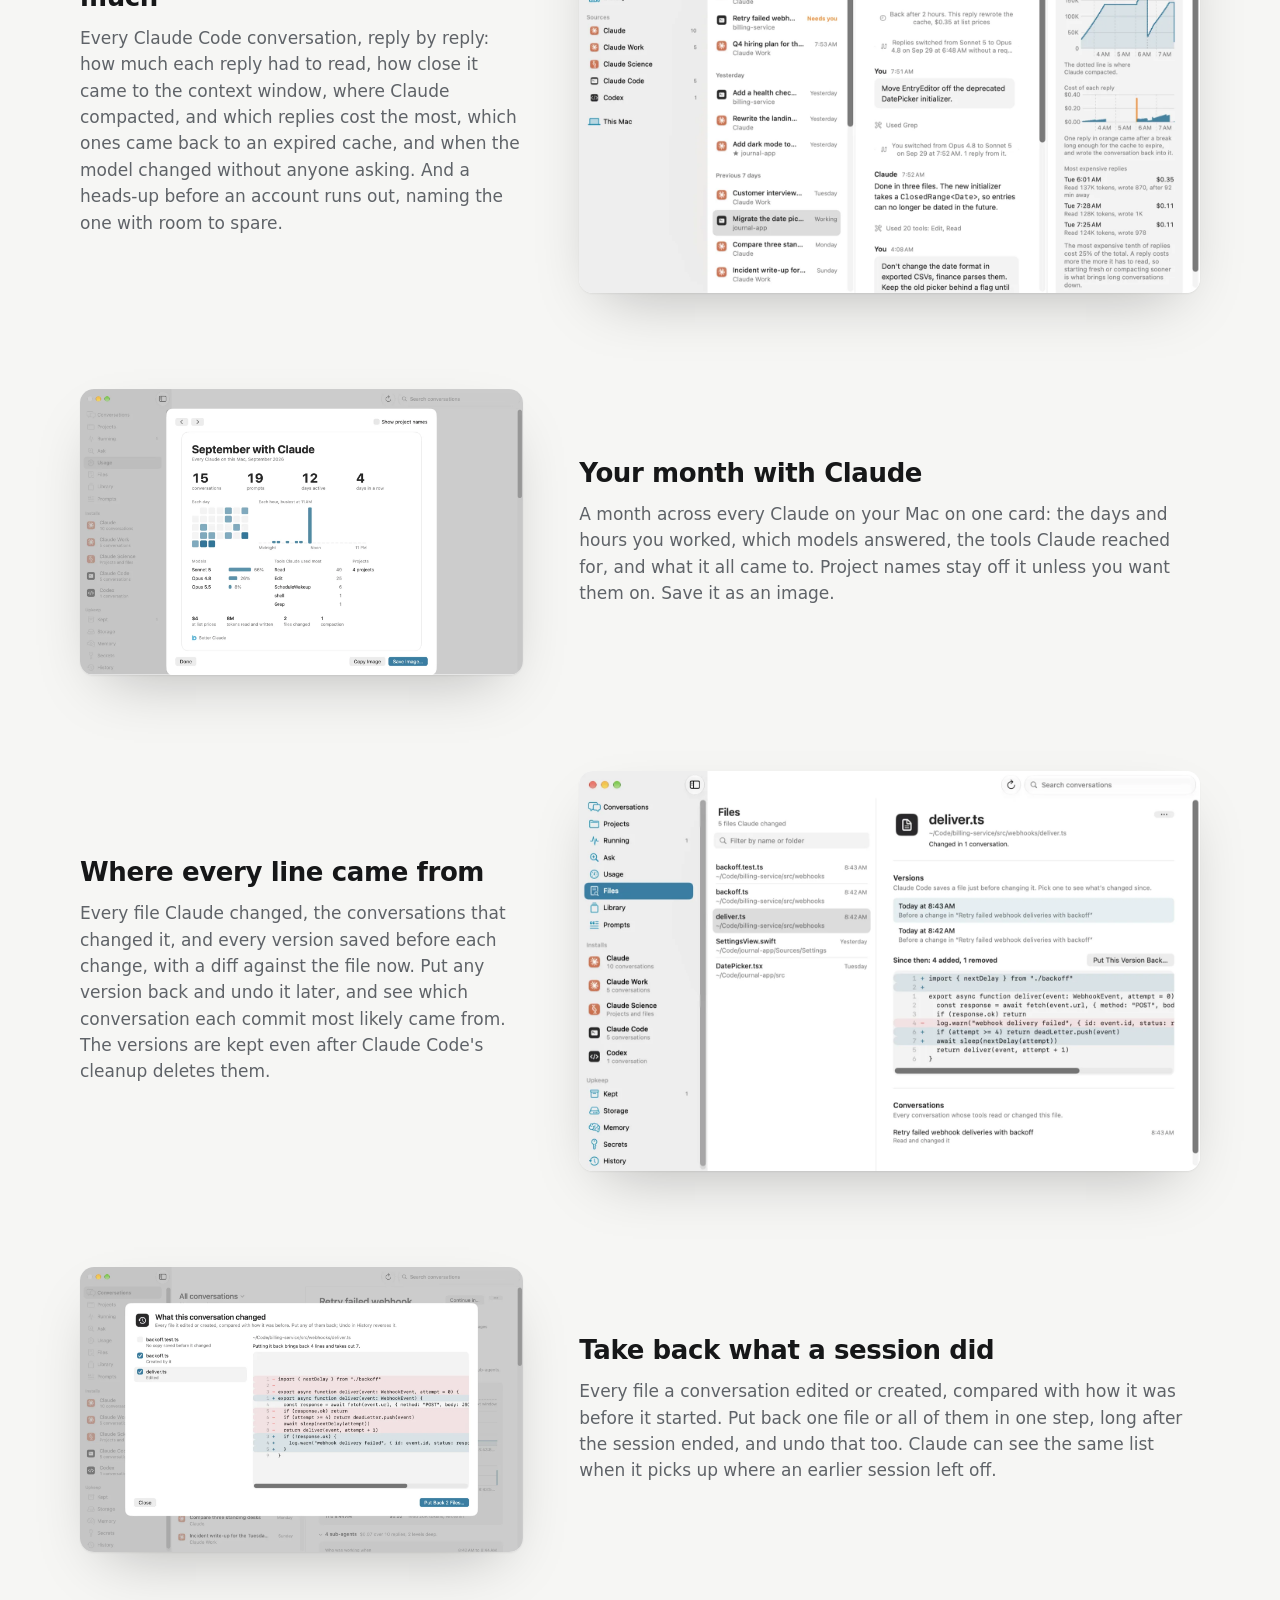
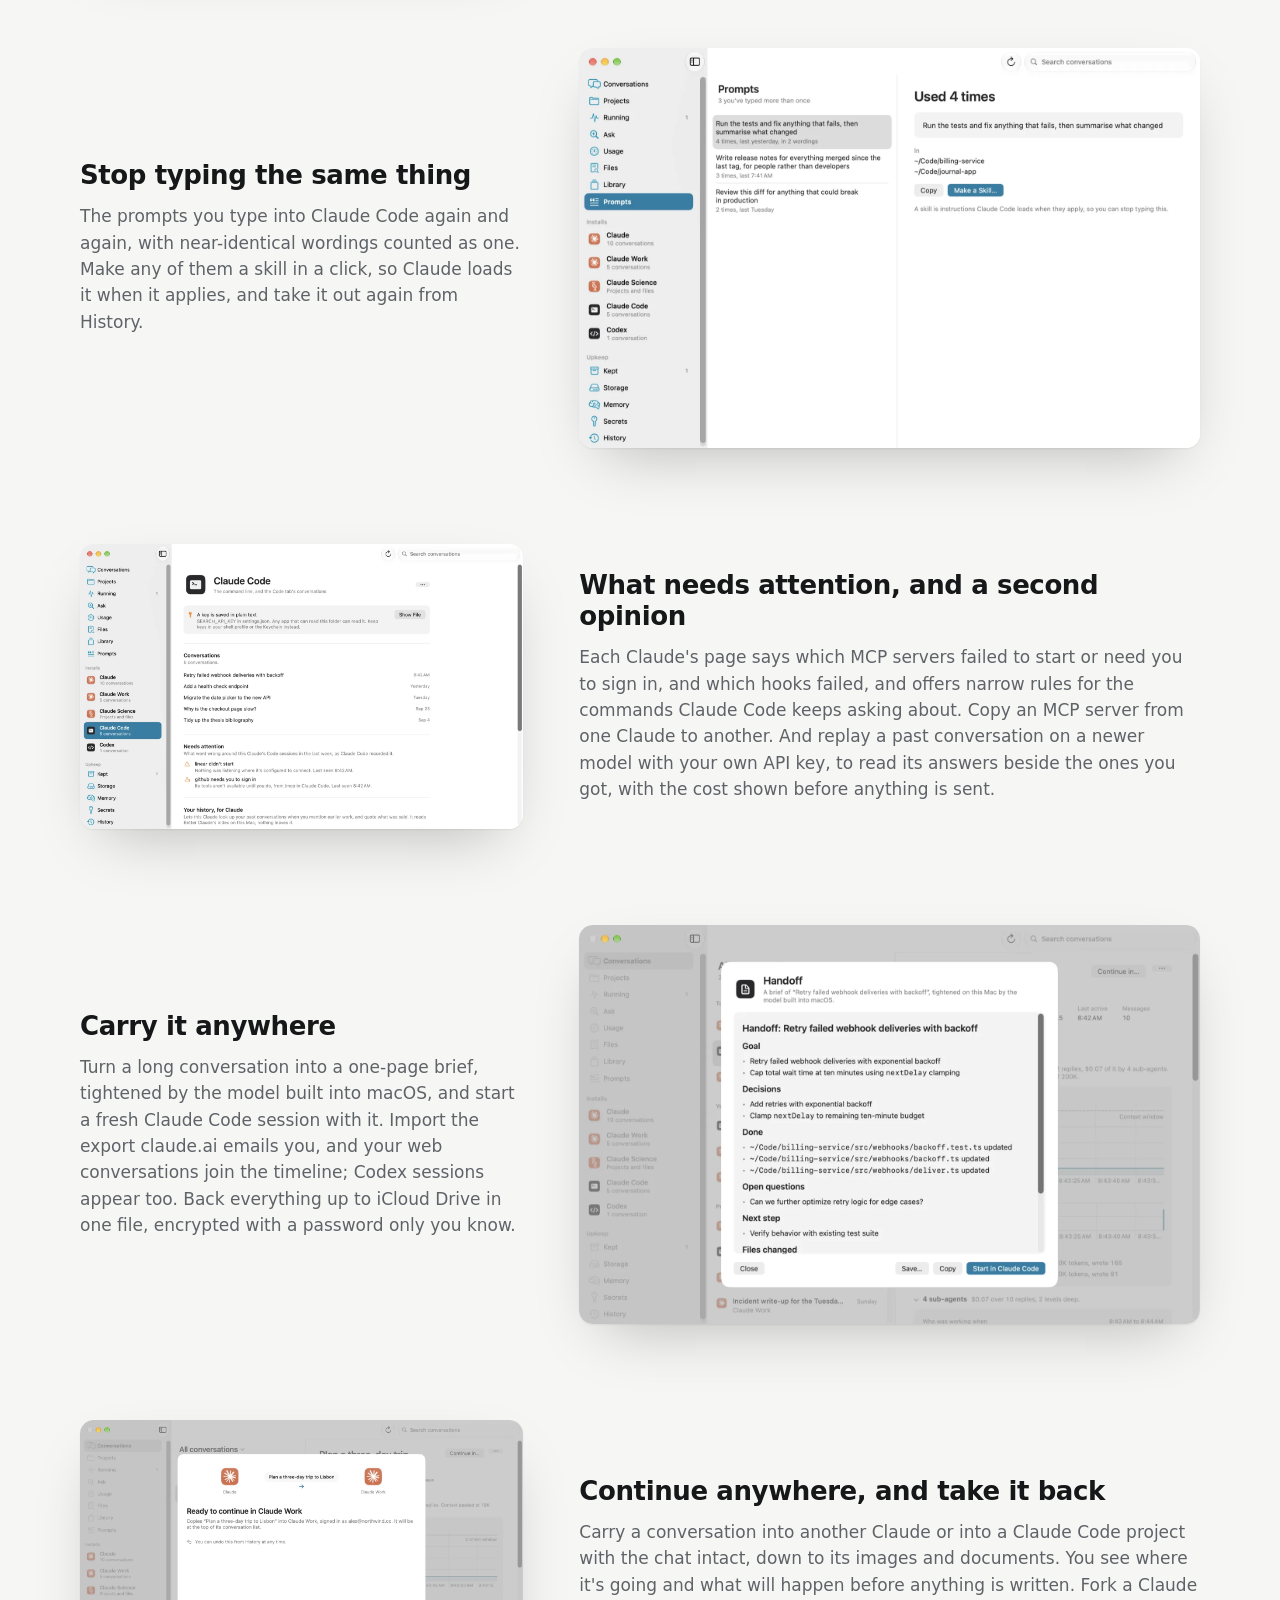
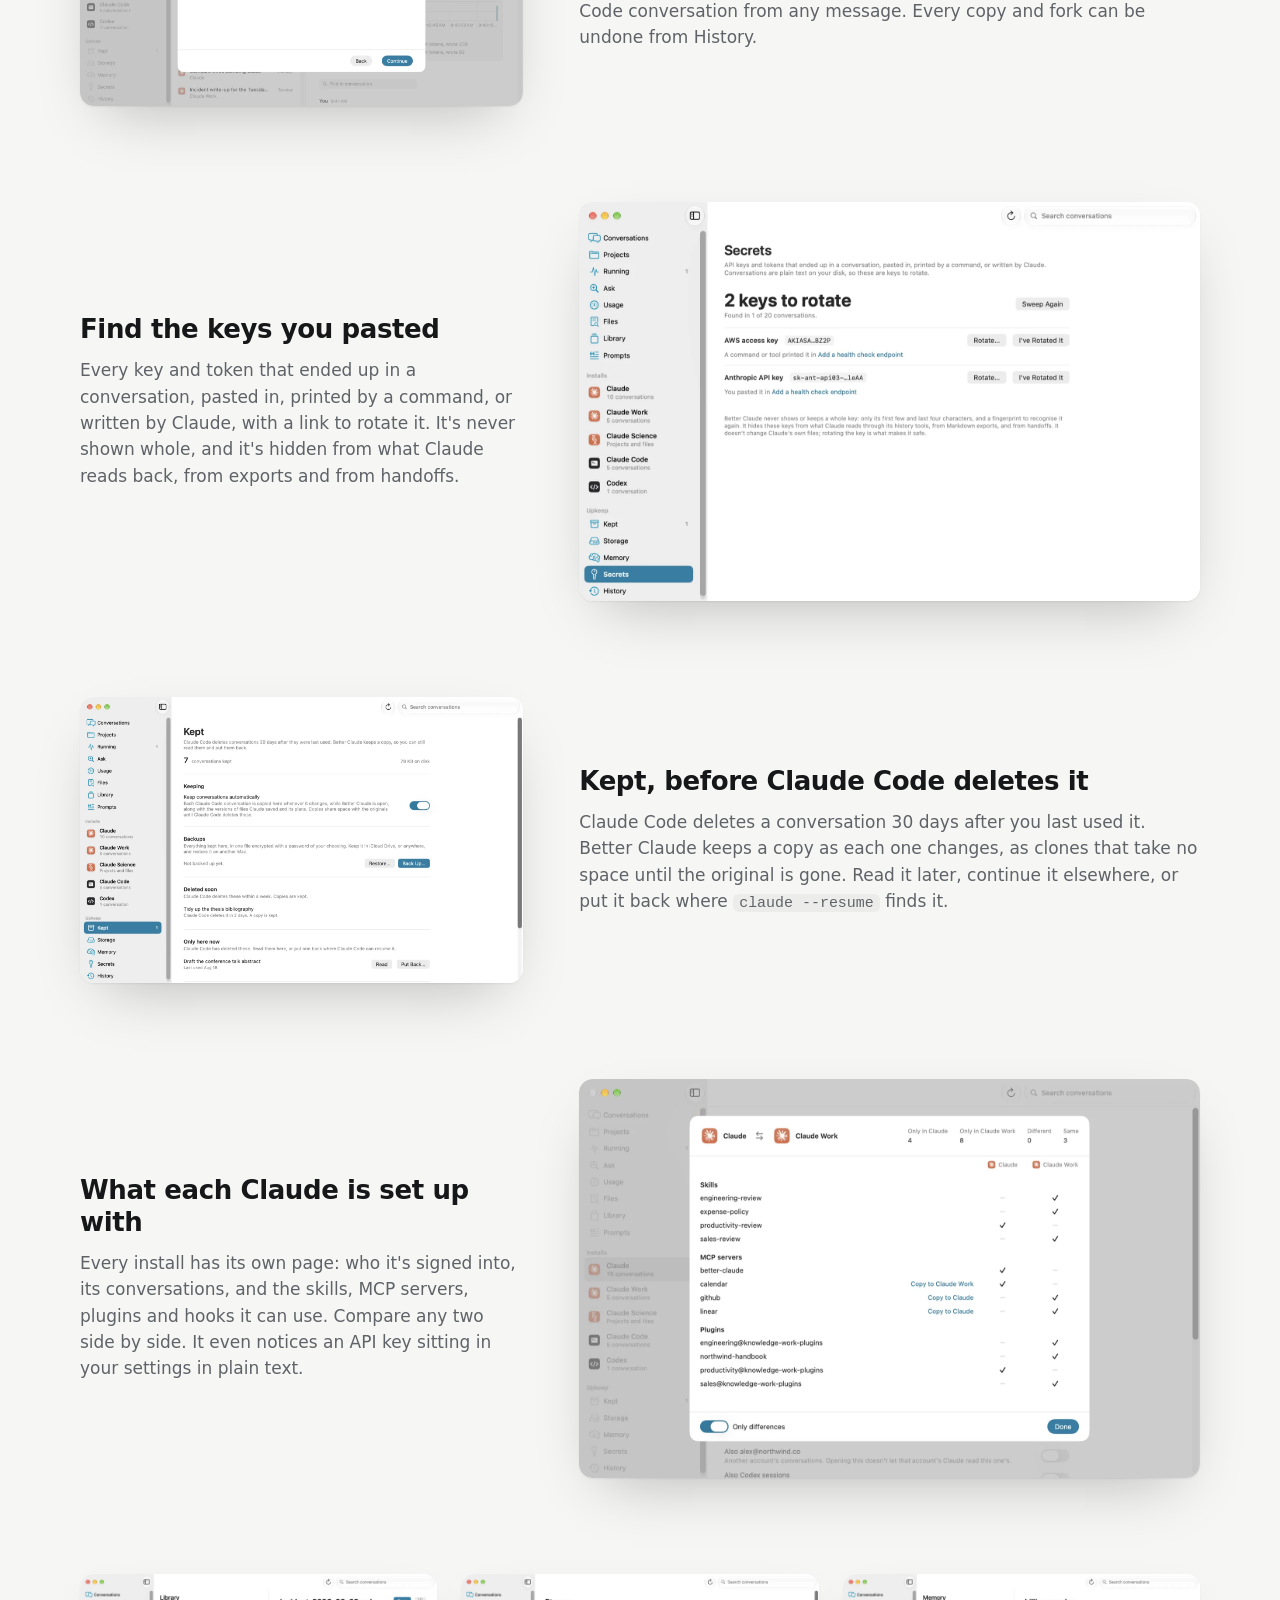
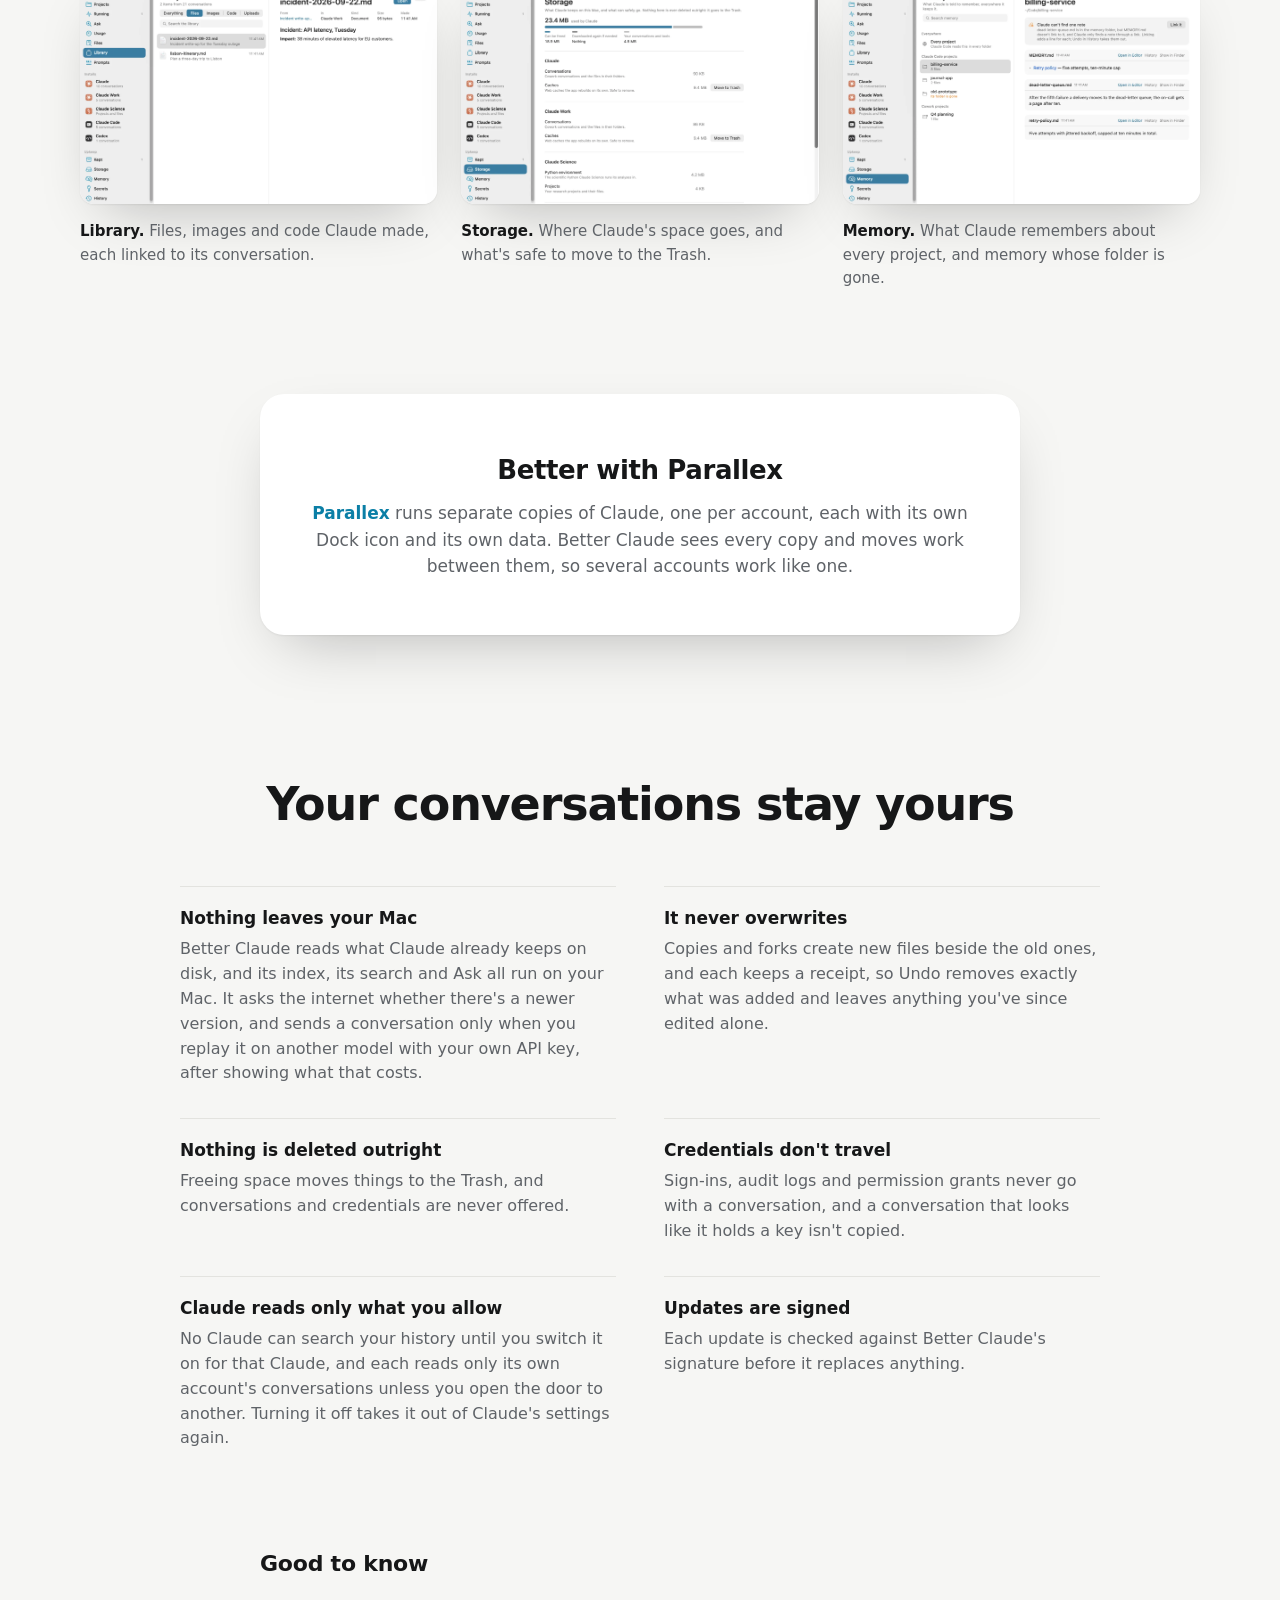
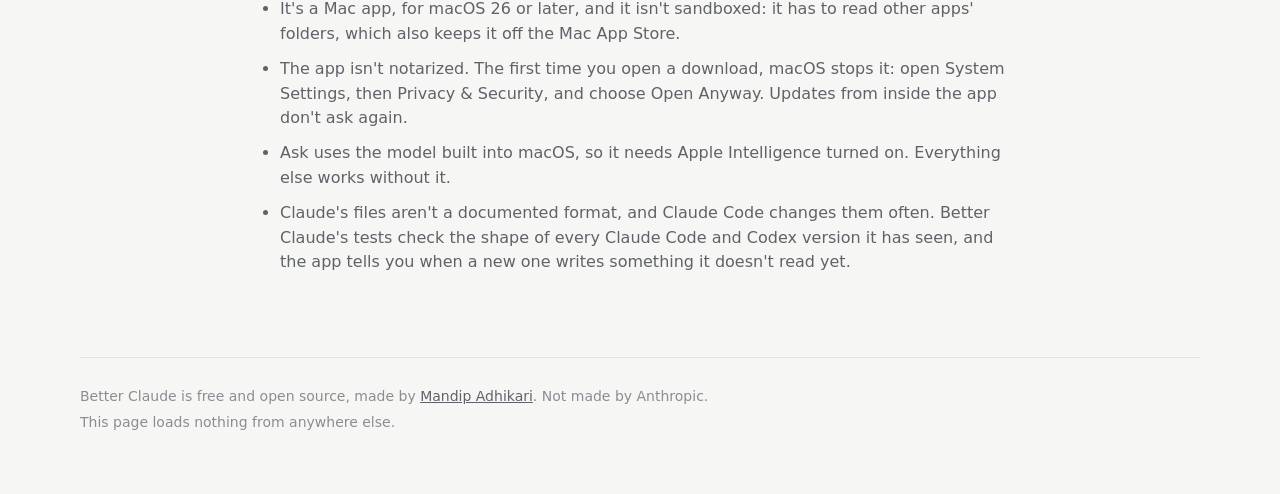
==== commit 2f725ab6: "Better Claude 0.31.0: the conversation first" ====
--- a/site/public/index.html
+++ b/site/public/index.html
@@ -172,8 +172,8 @@
         <h3>What the sub-agents did</h3>
         <p>
           A long Claude Code session sends out sub-agents, and until now their work was
-          invisible. Each one is listed under its conversation with its task, what it came back
-          with and what it cost. When one says the tests pass or a file was updated, the
+          invisible. A line in the conversation marks where they set off, and the panel beside it
+          shows each one's task, what it came back with and what it cost. When one says the tests pass or a file was updated, the
           transcript is checked, so a report that doesn't match what was done stands out.
         </p>
       </div>
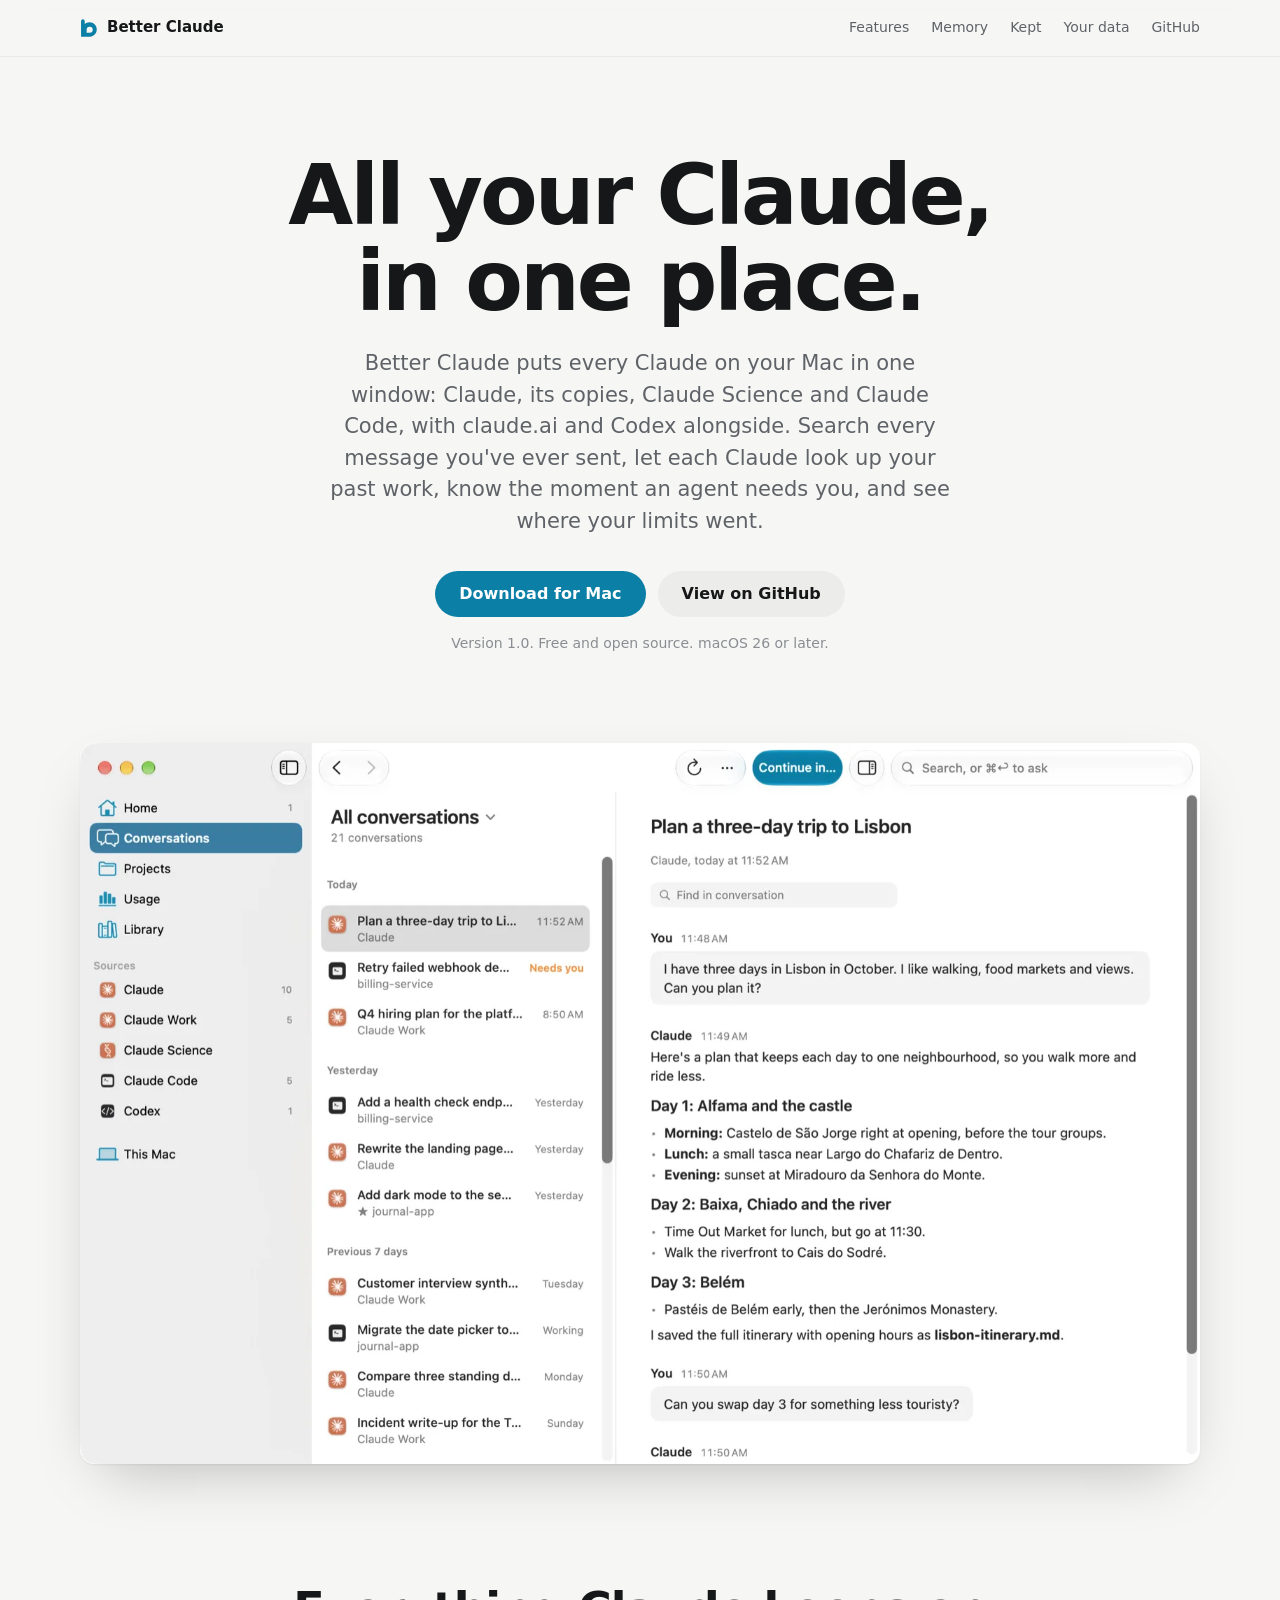
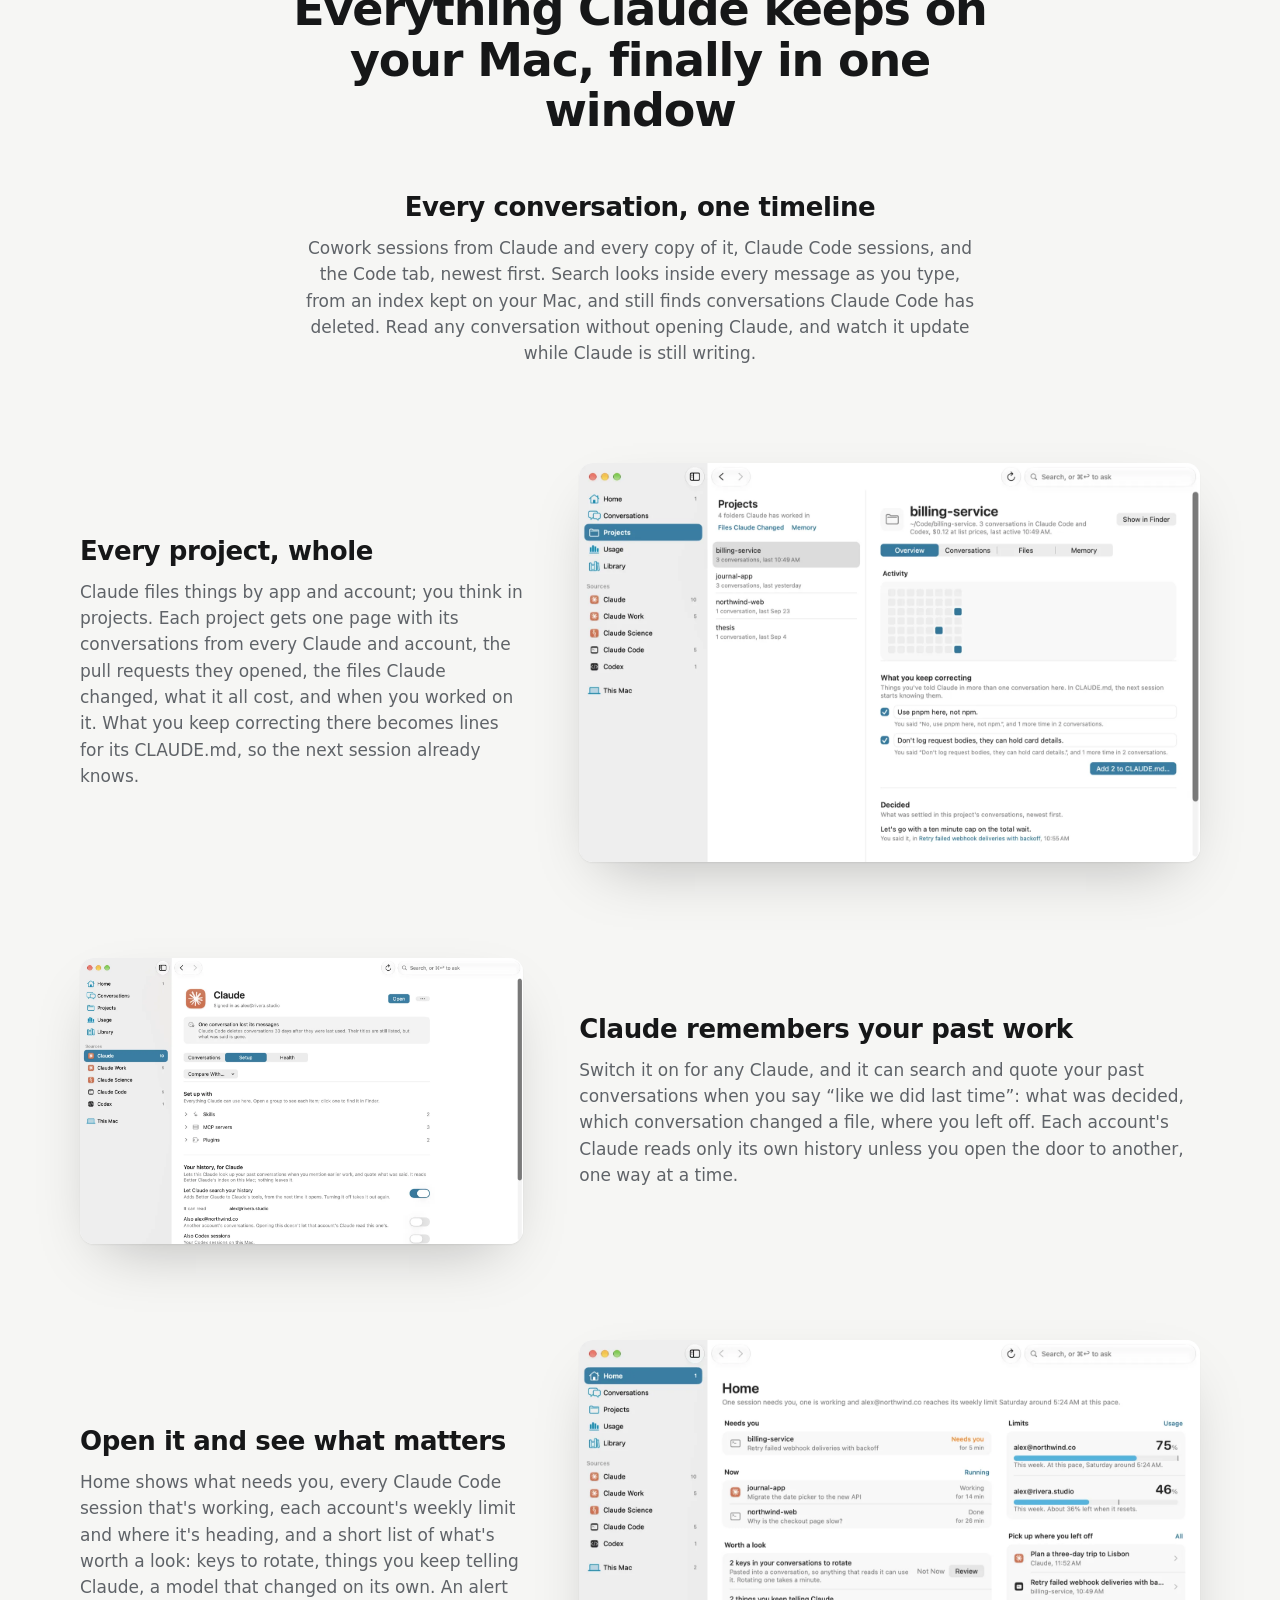
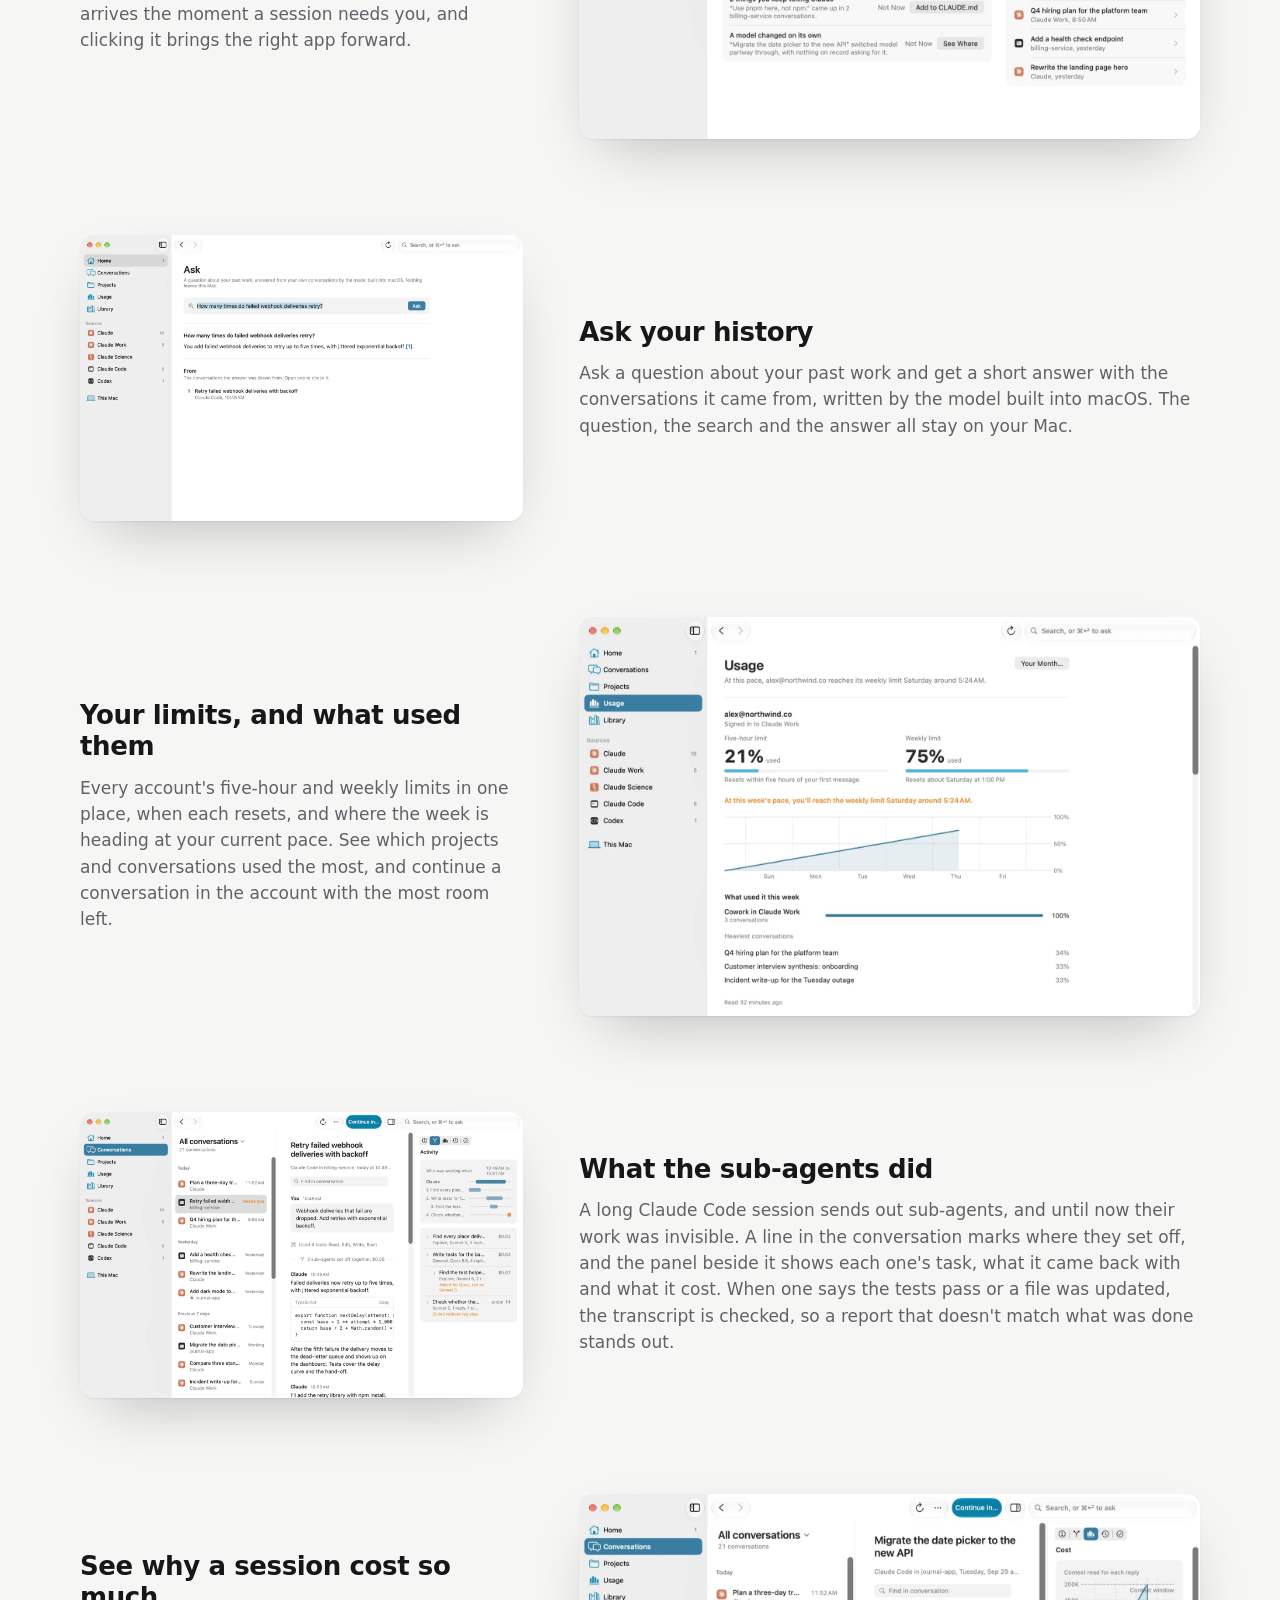
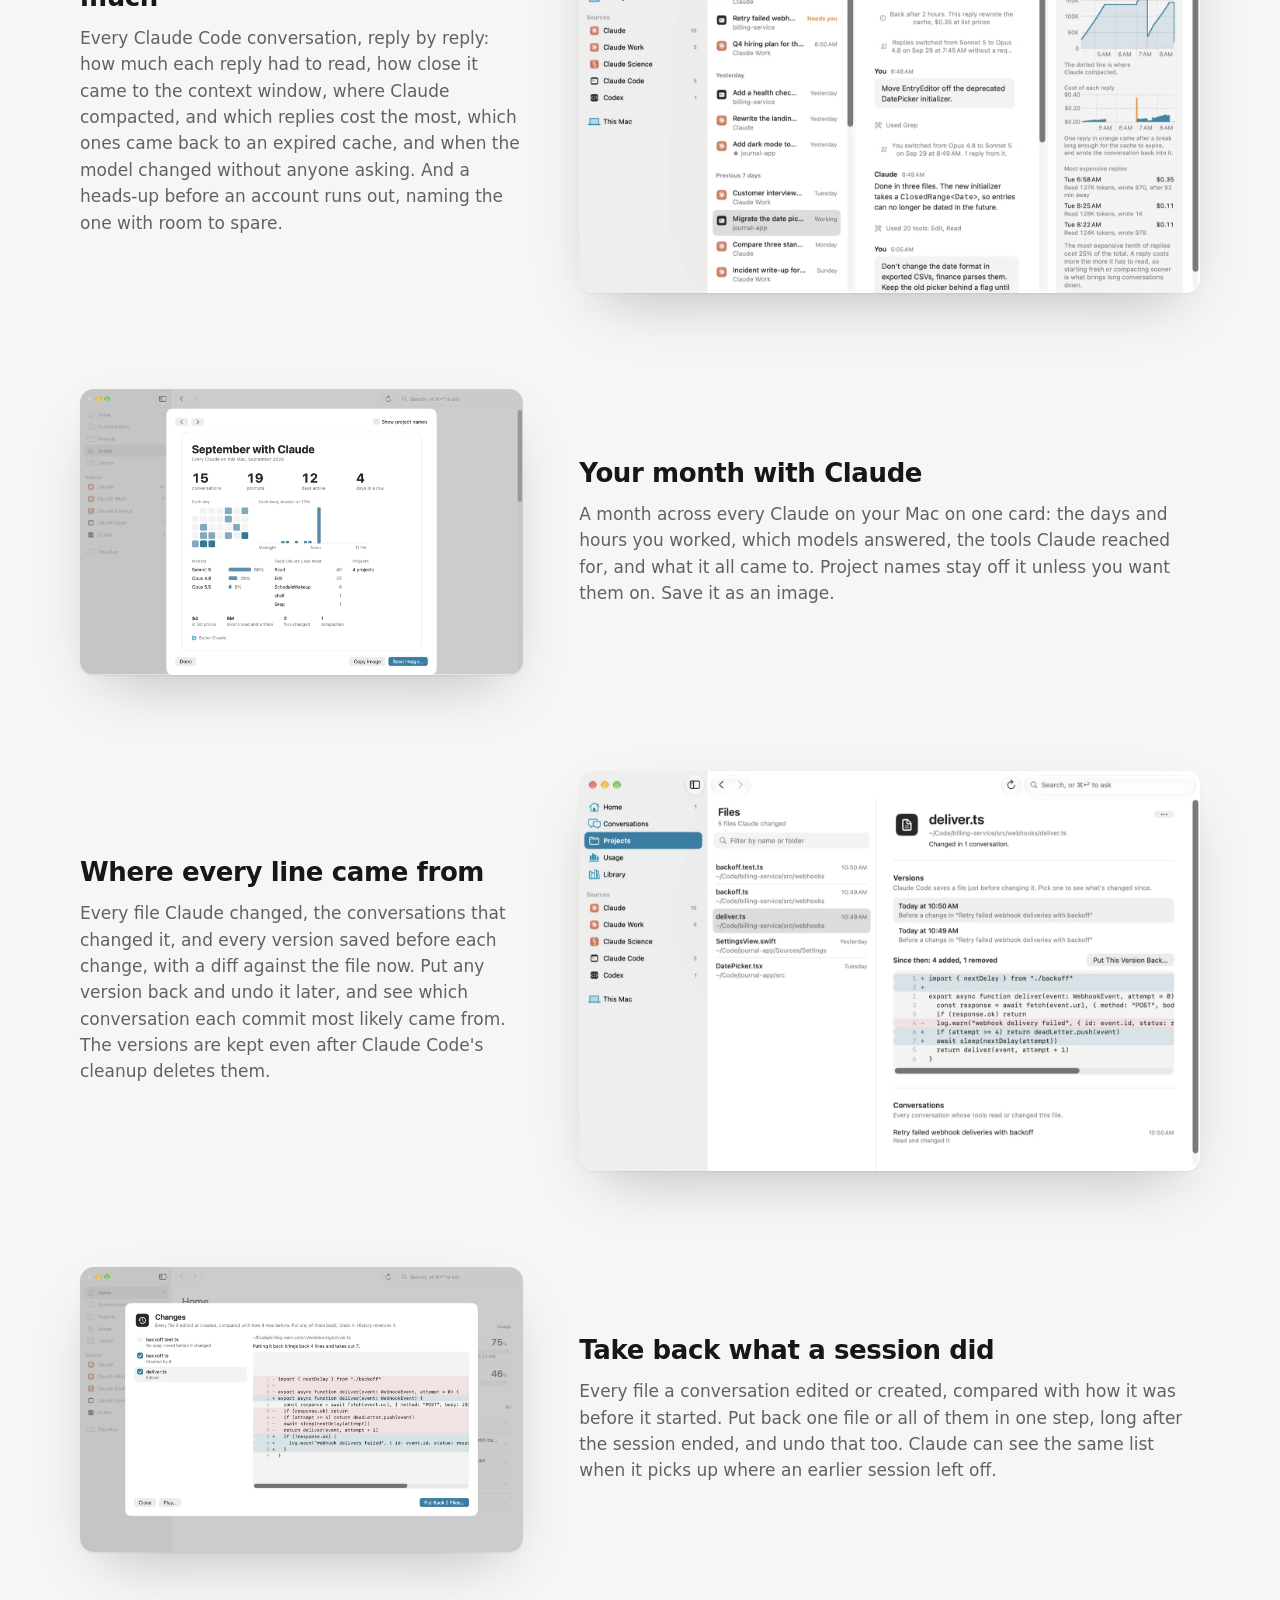
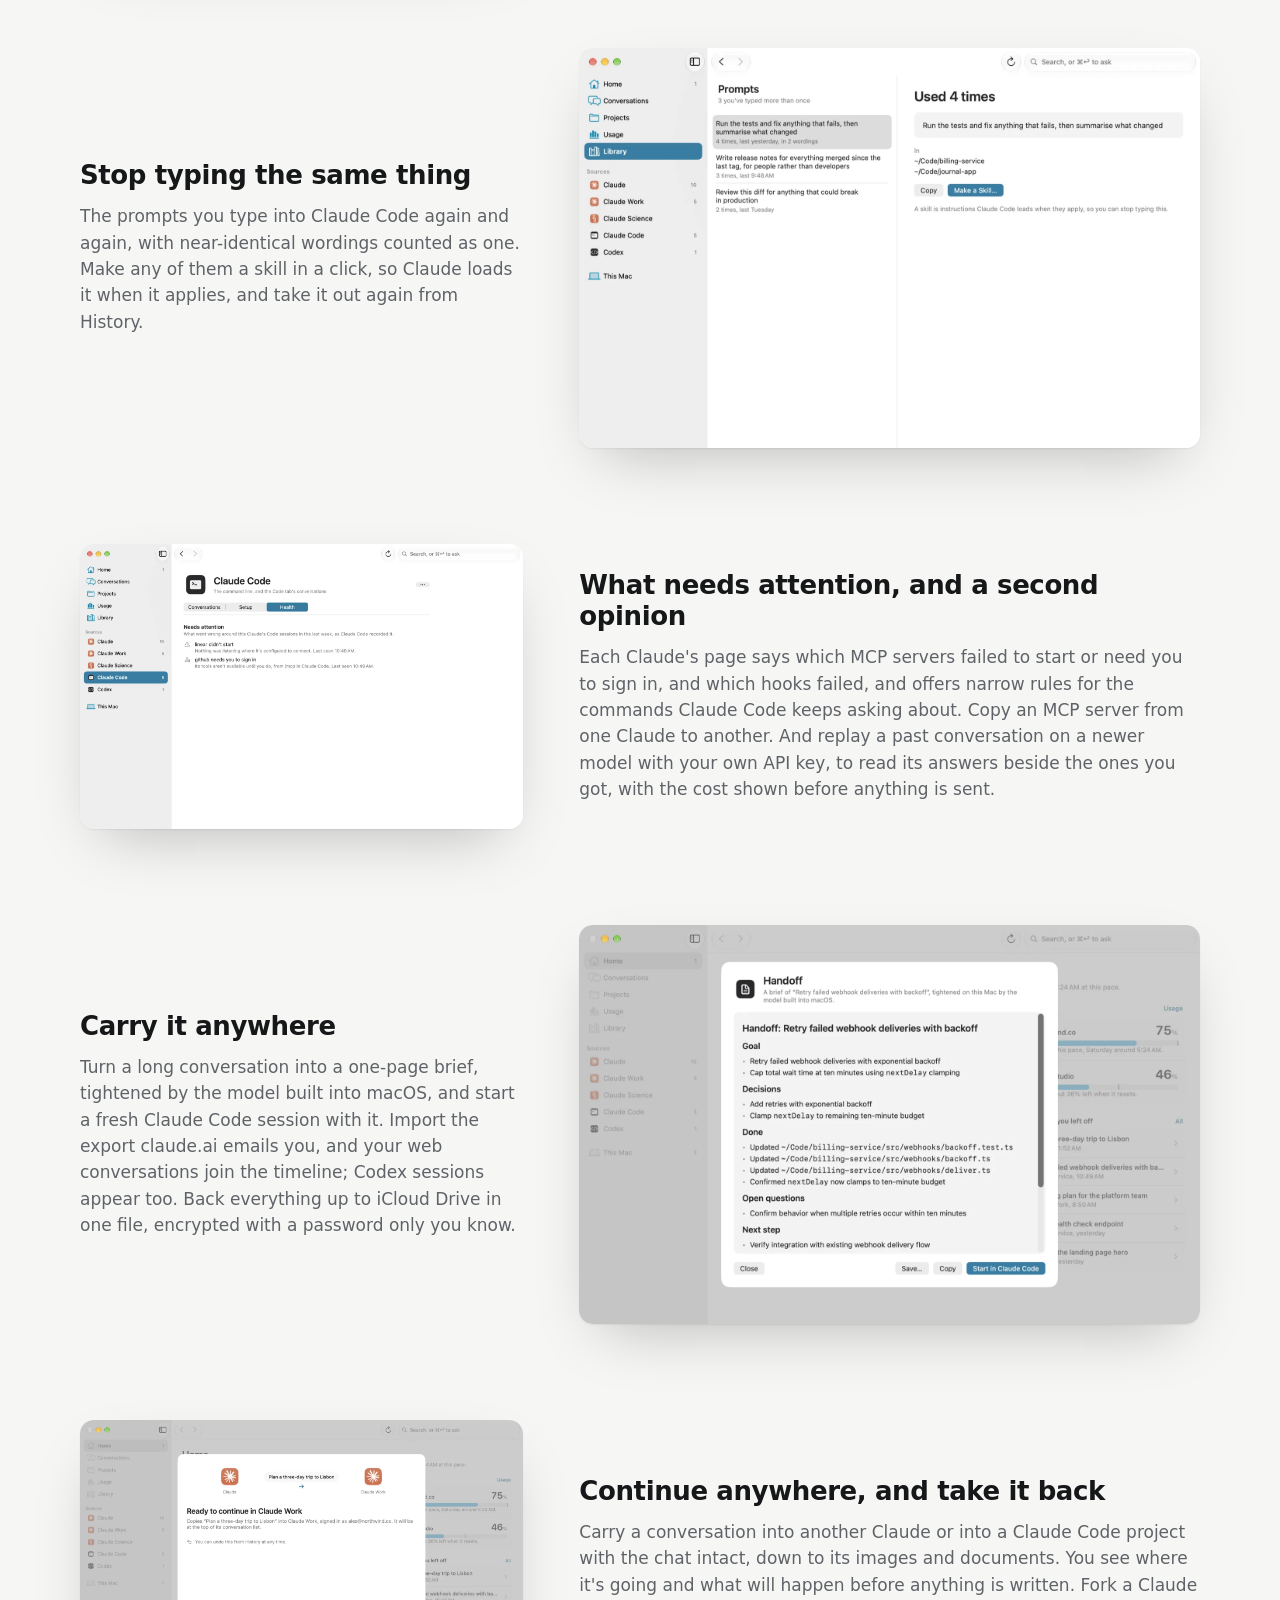
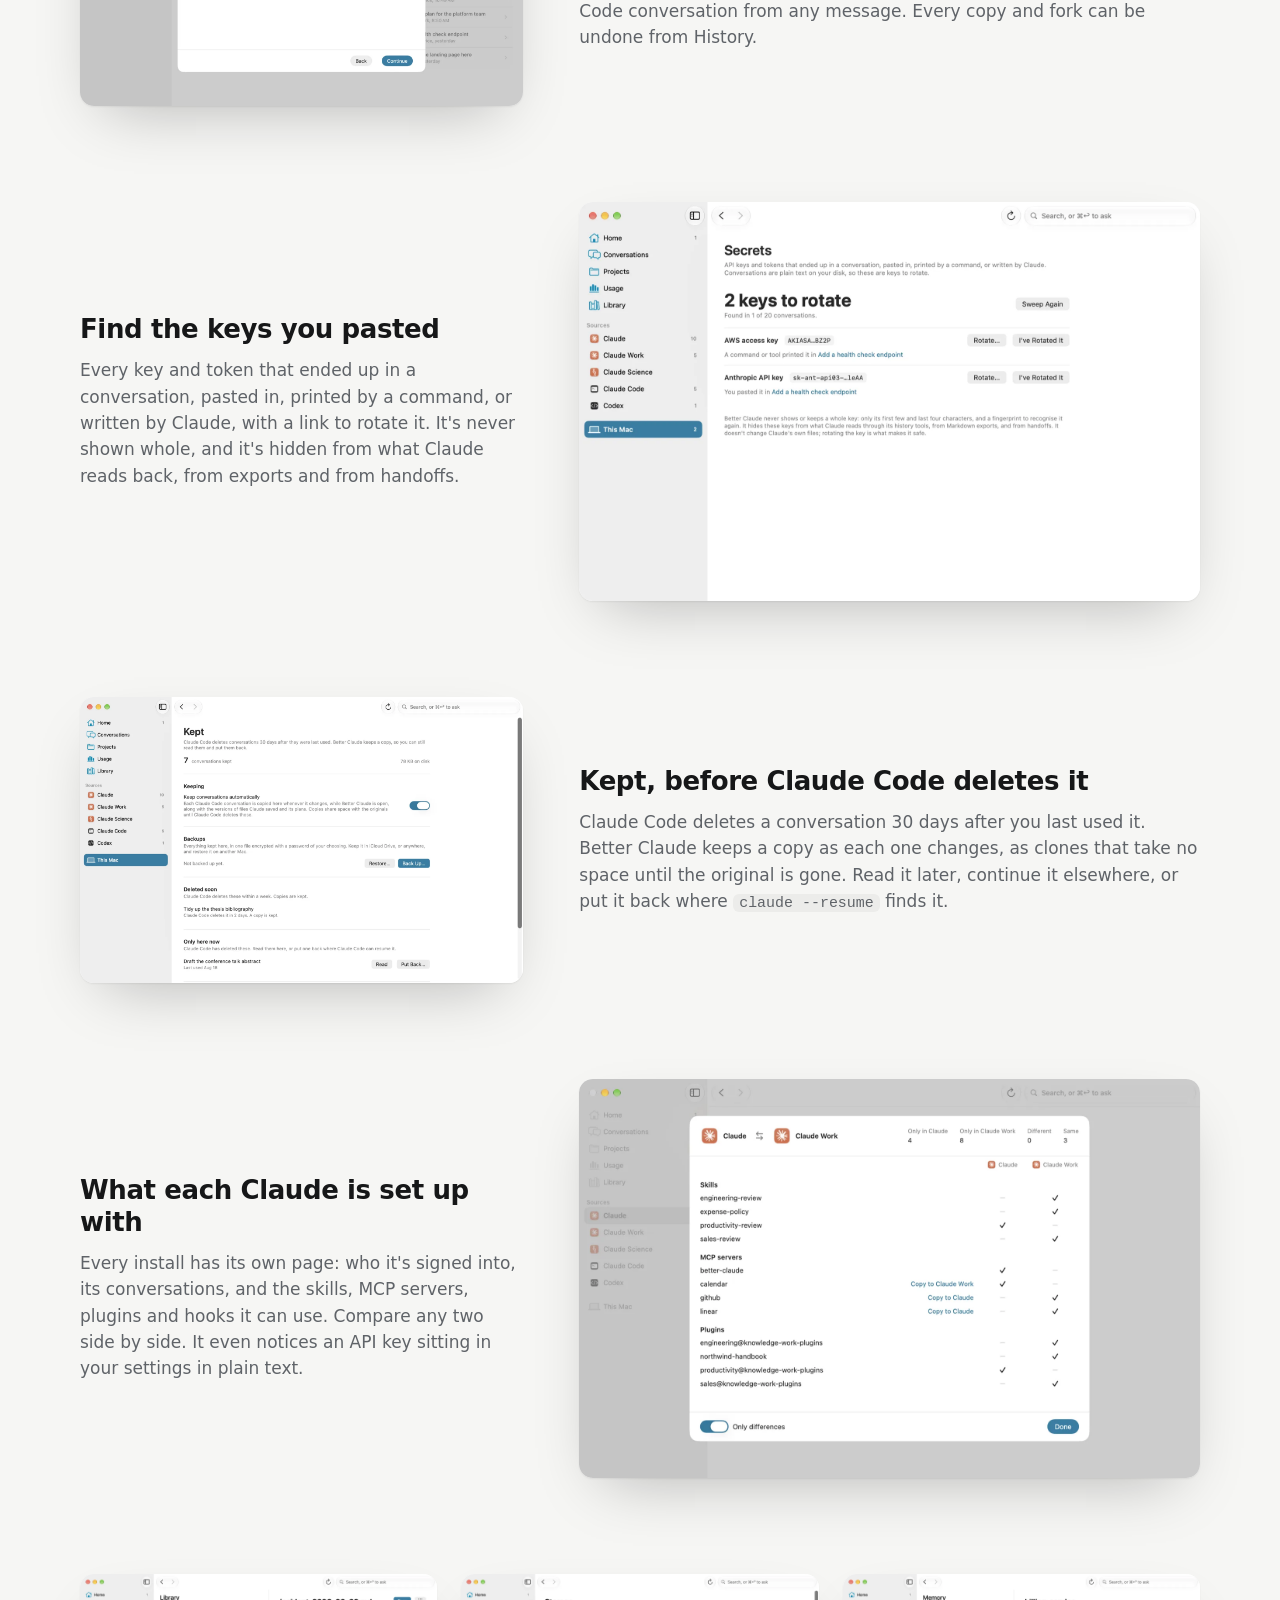
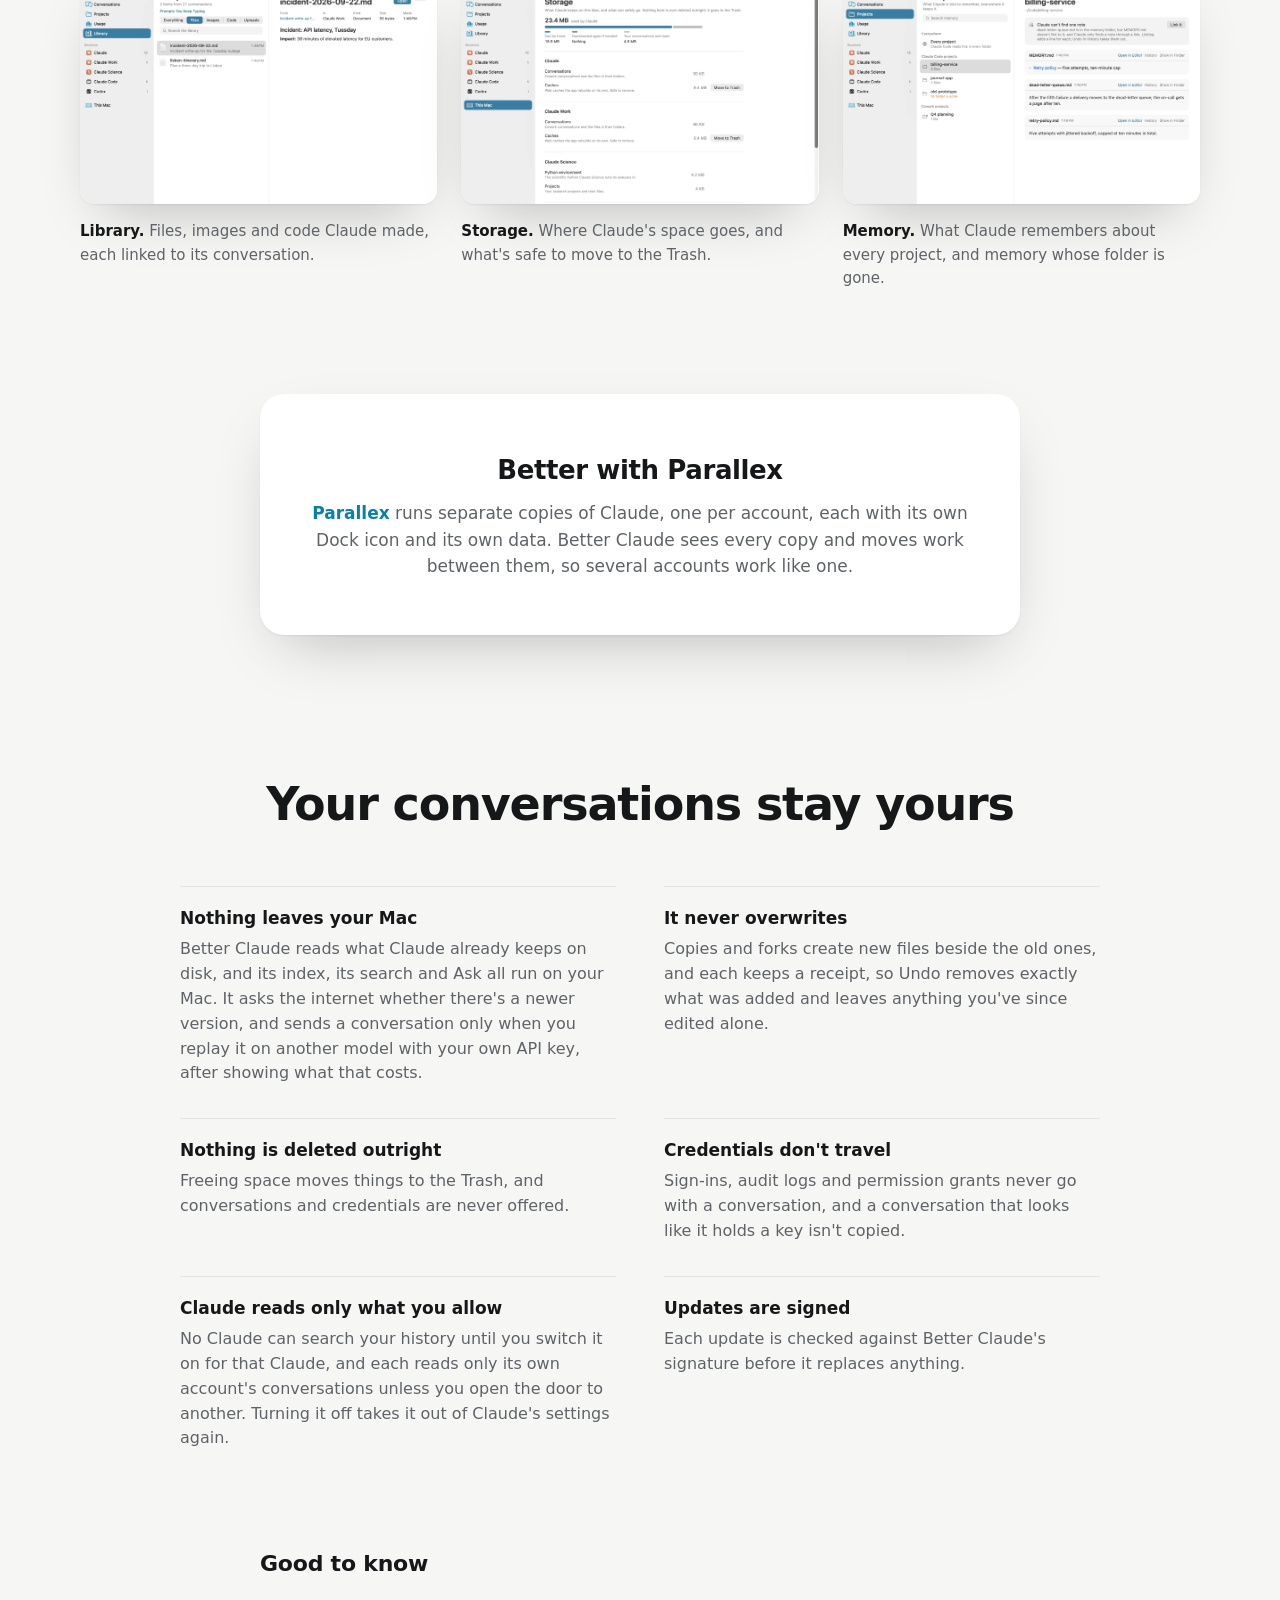
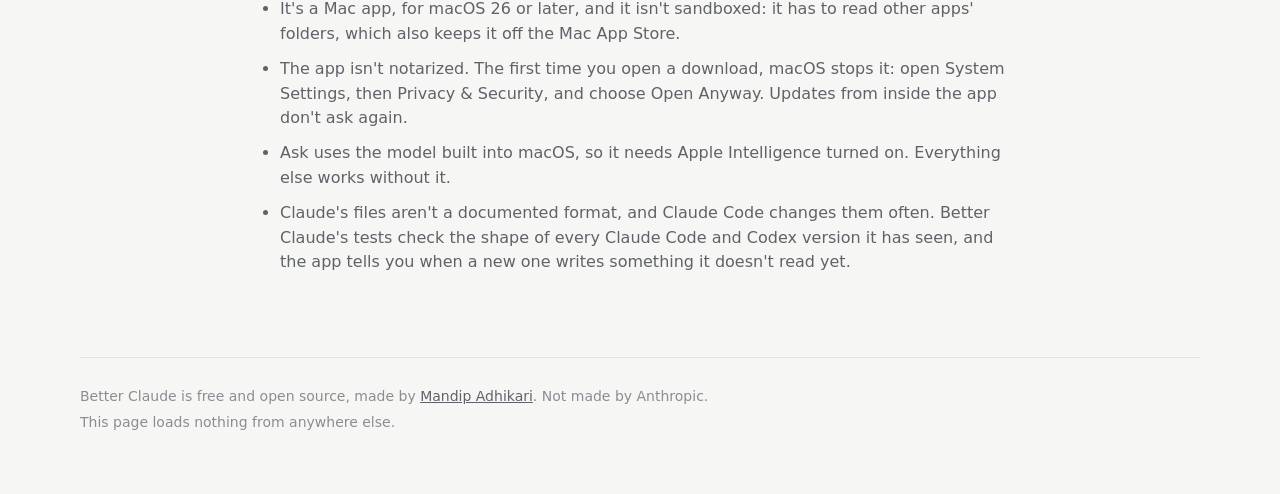
==== commit d7f046a7: "Better Claude 1.0" ====
--- a/site/public/index.html
+++ b/site/public/index.html
@@ -55,7 +55,7 @@
       <a class="button primary" href="https://github.com/mandipadk/BetterClaude/releases/latest/download/BetterClaude.dmg">Download for Mac</a>
       <a class="button" href="https://github.com/mandipadk/BetterClaude">View on GitHub</a>
     </p>
-    <p class="fine">Free and open source. macOS 26 or later.</p>
+    <p class="fine">Version 1.0. Free and open source. macOS 26 or later.</p>
   </section>
 
   <figure class="stage wrap">
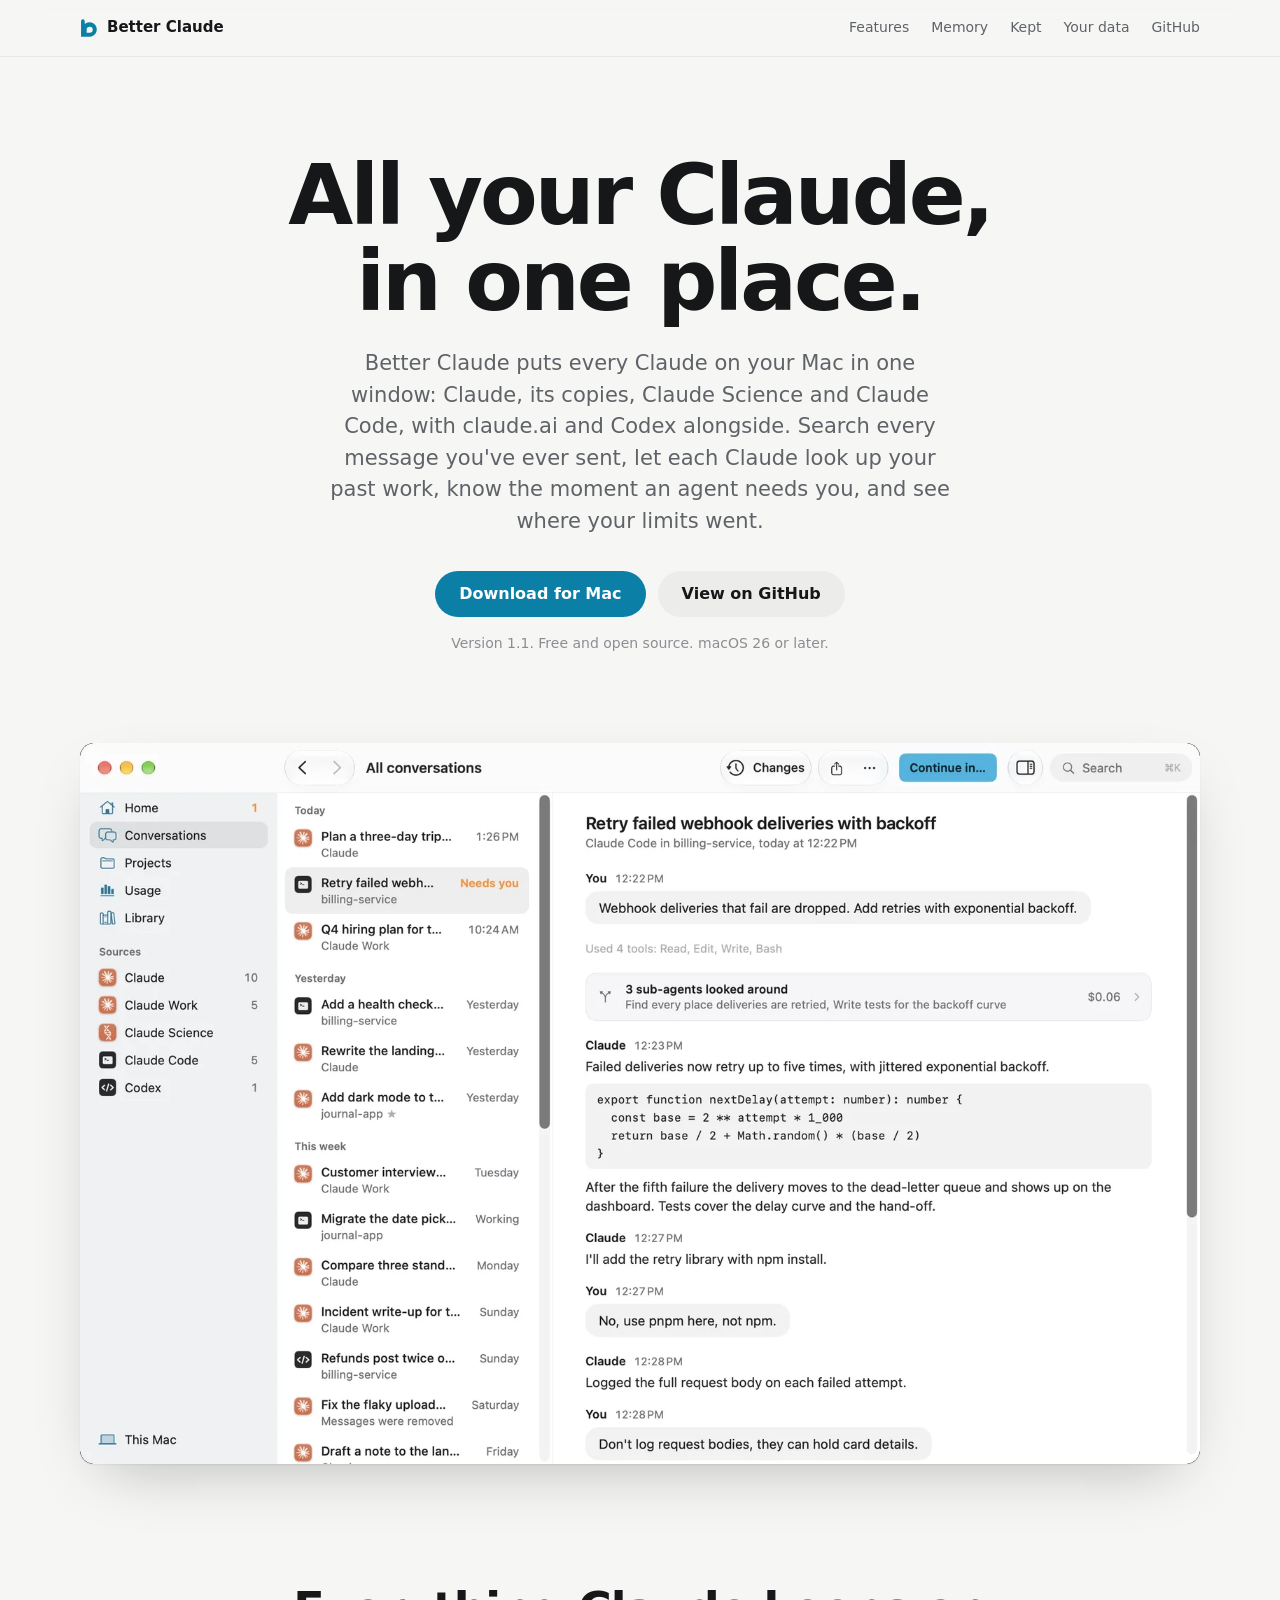
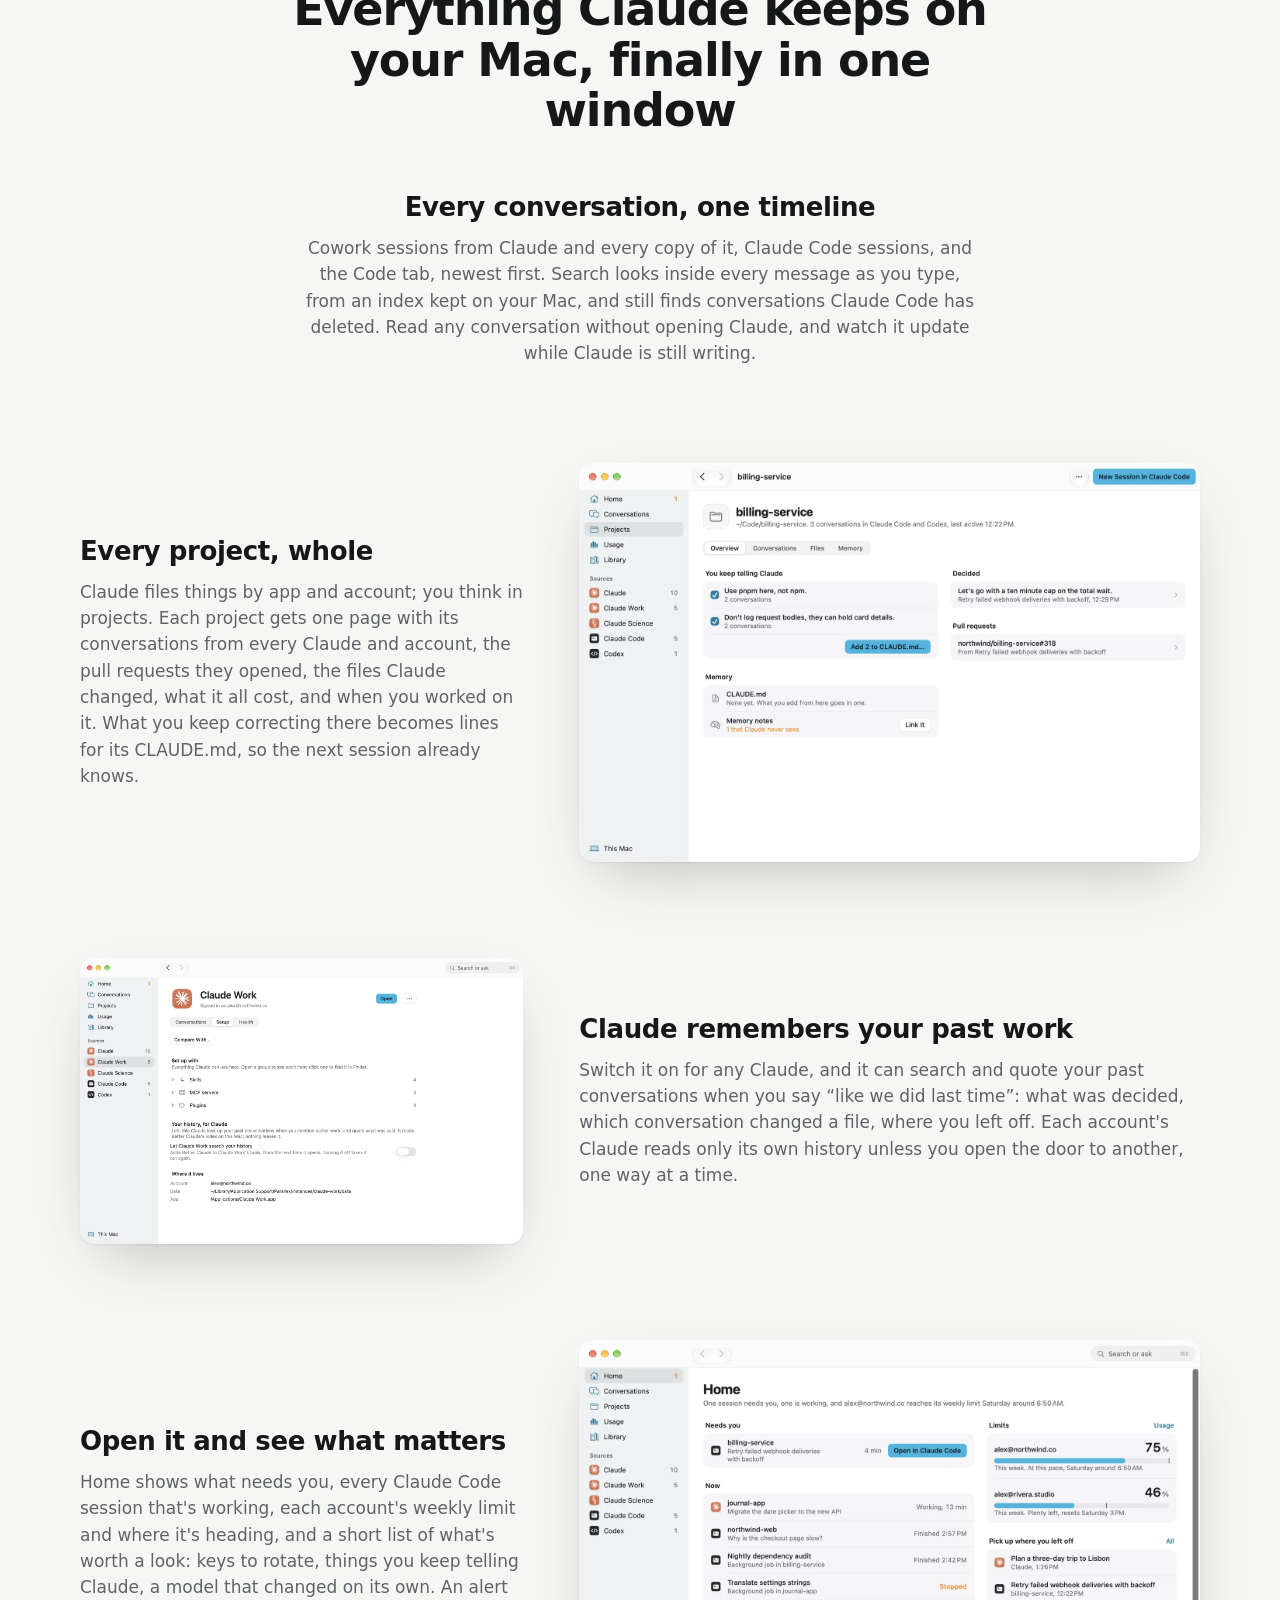
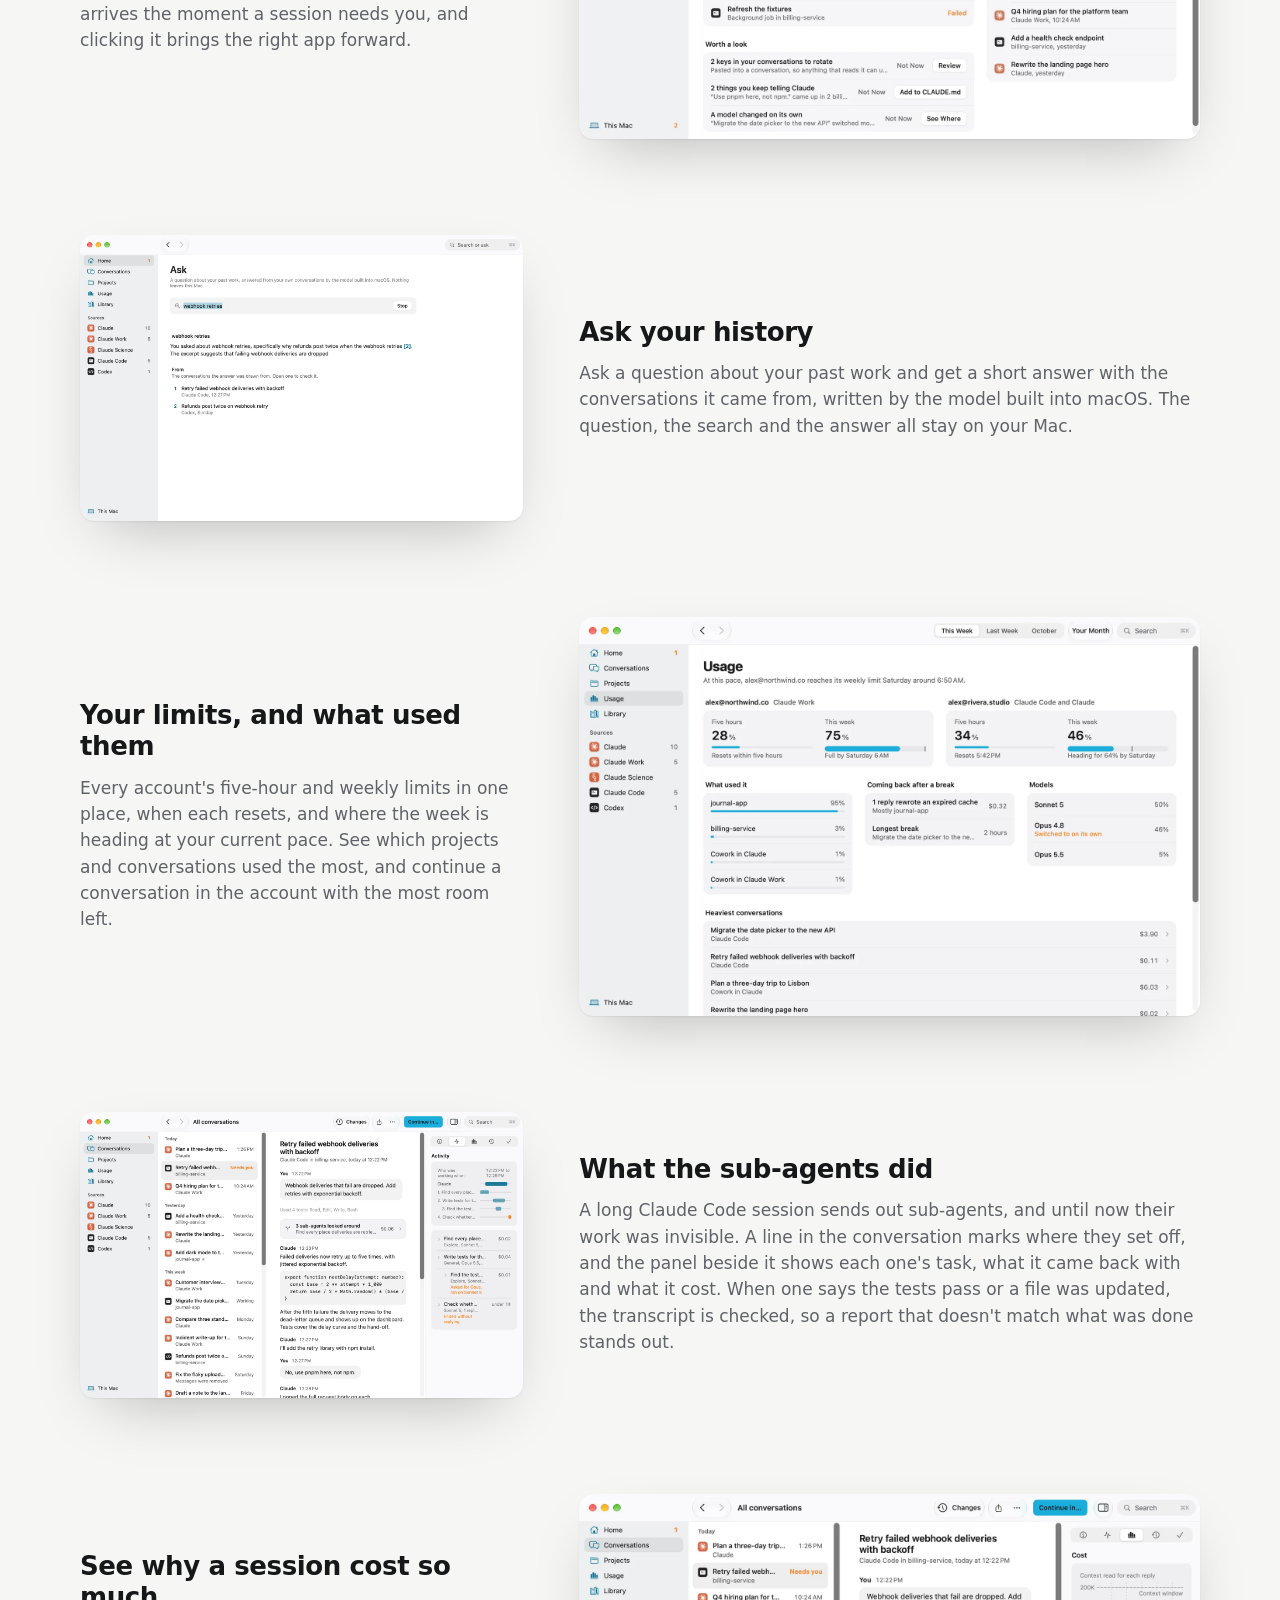
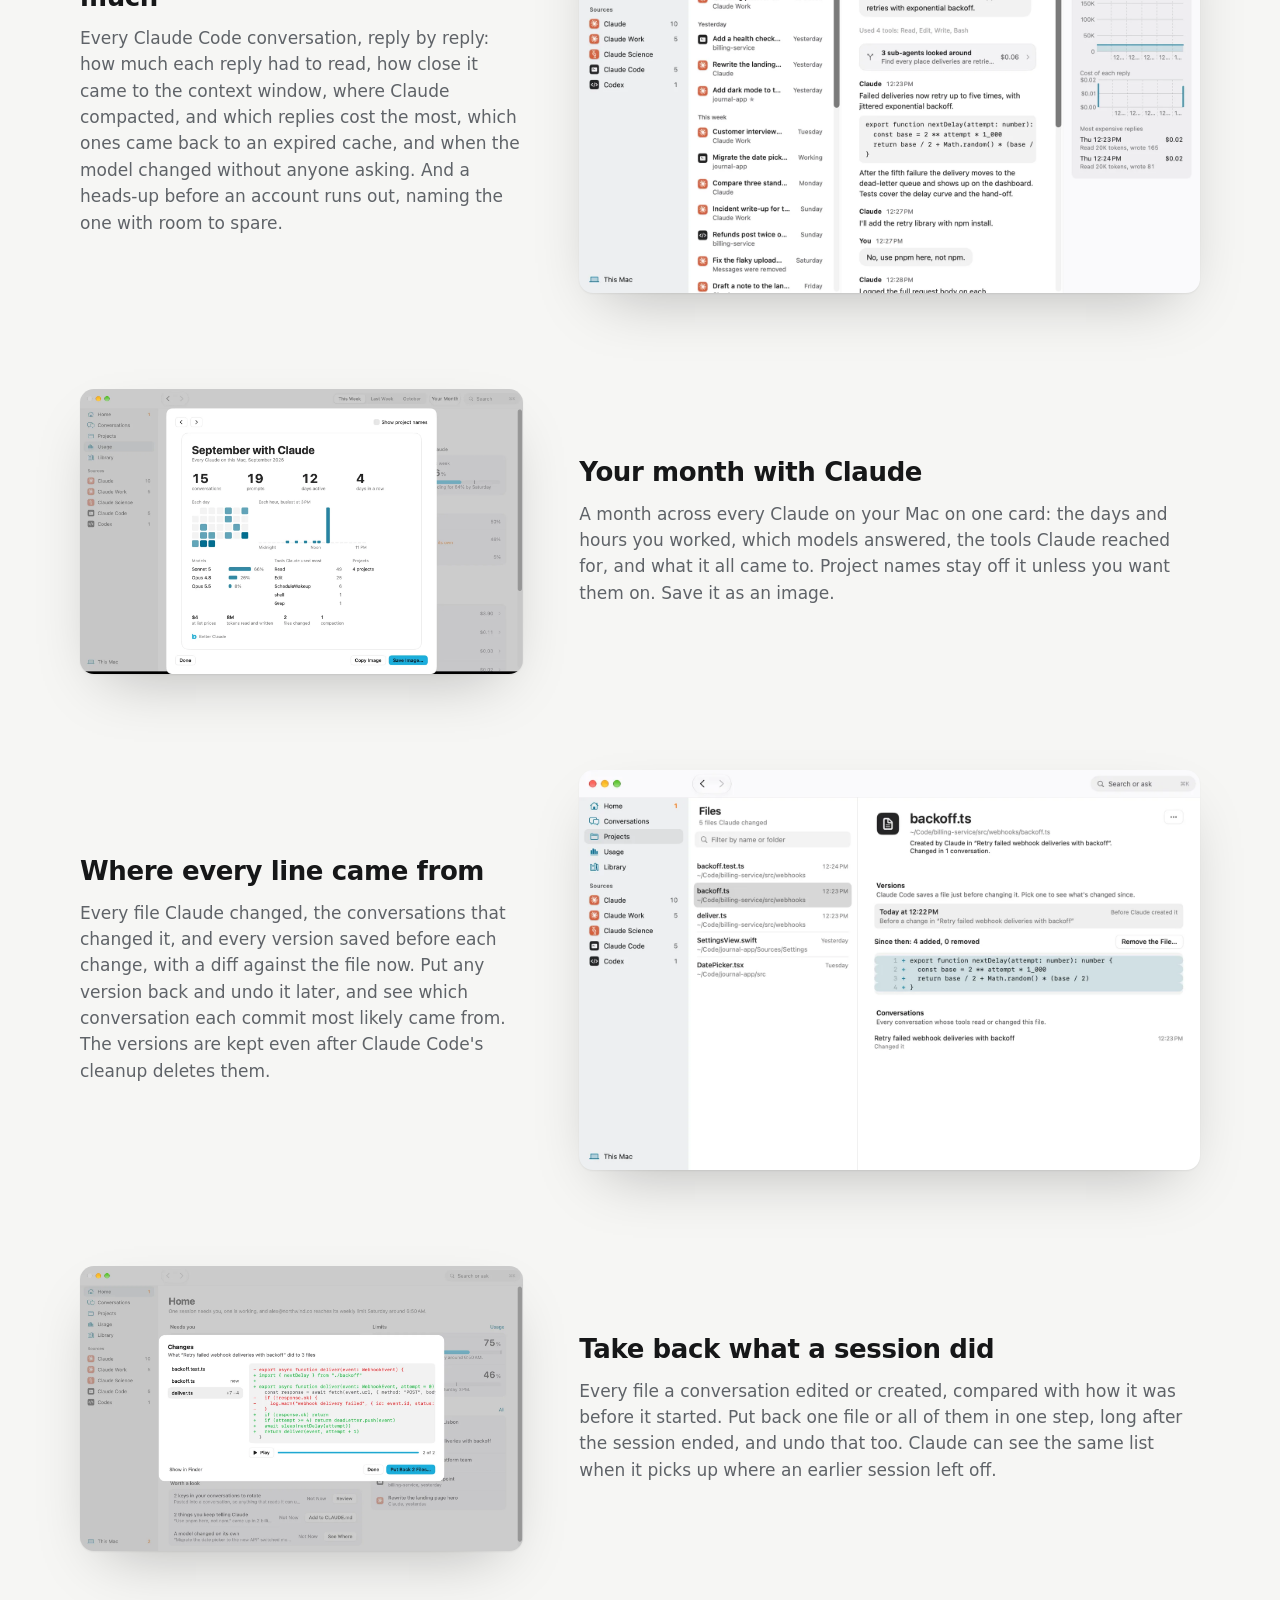
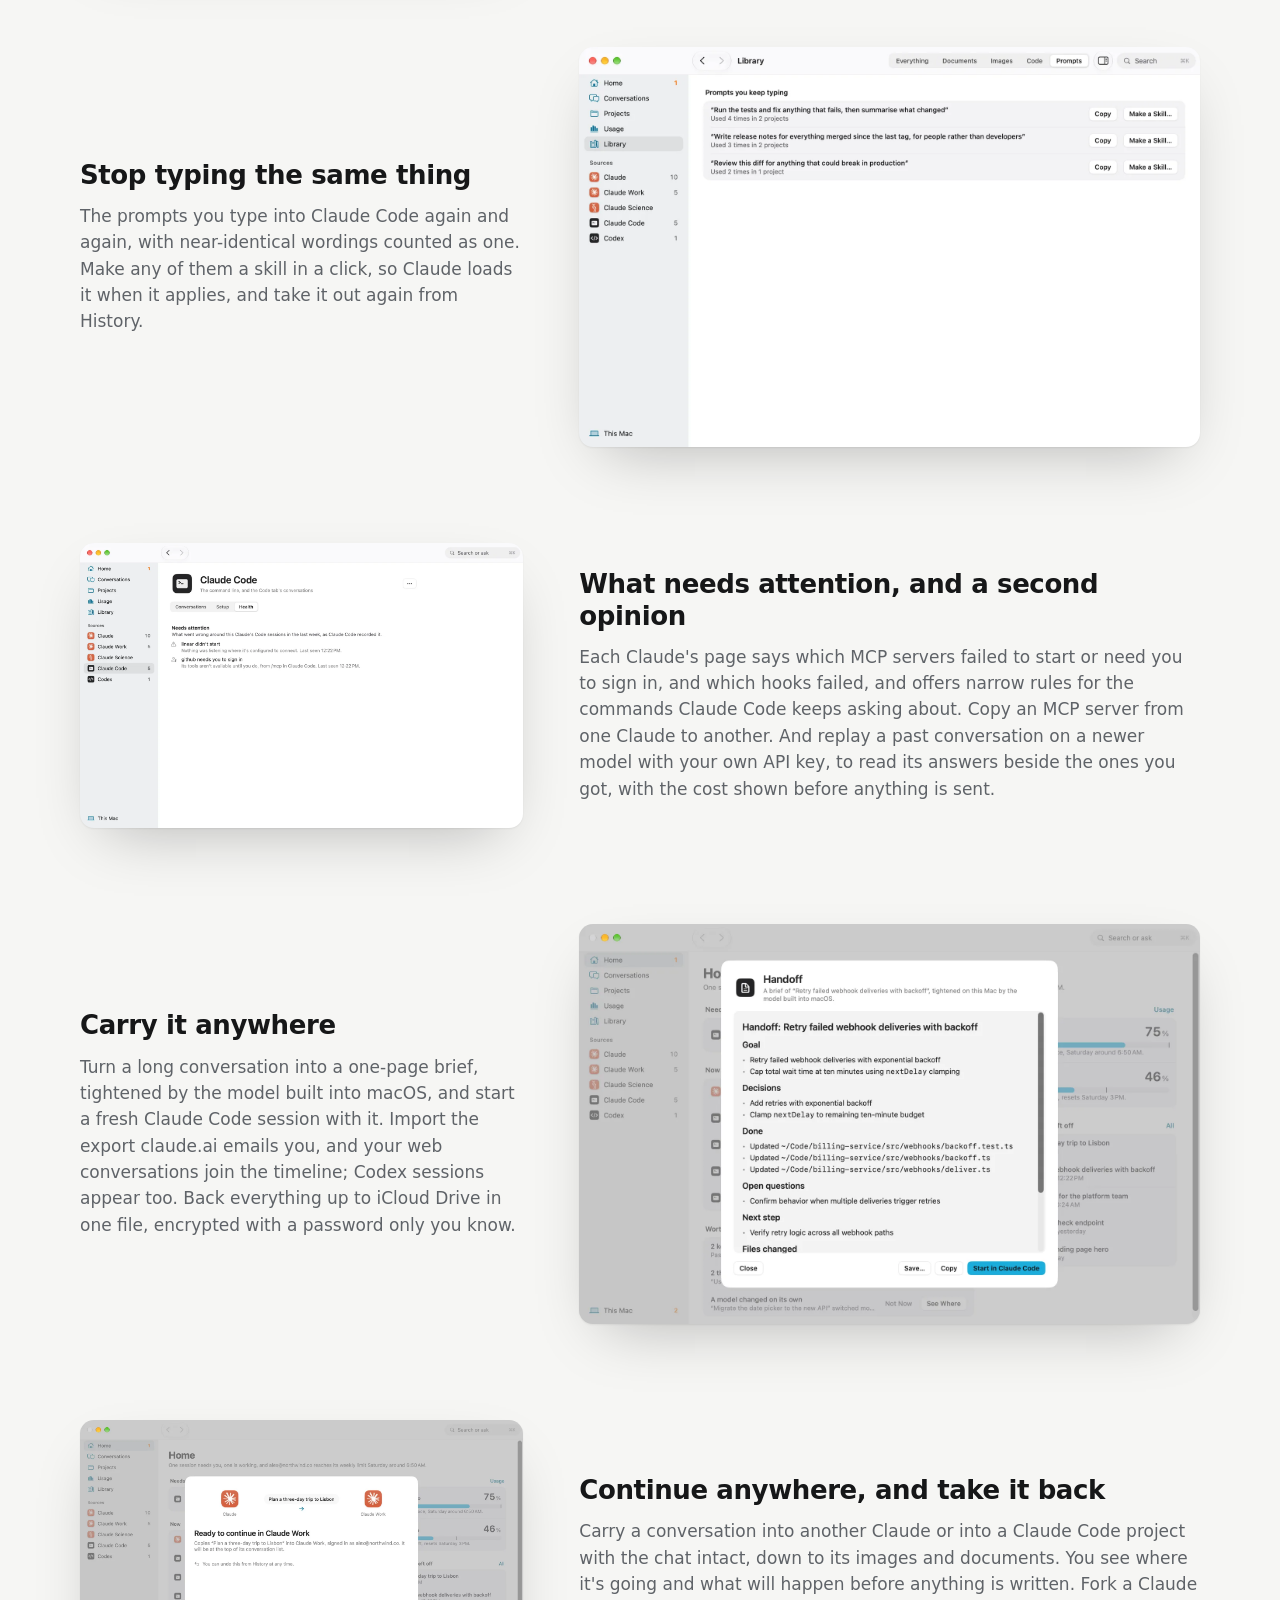
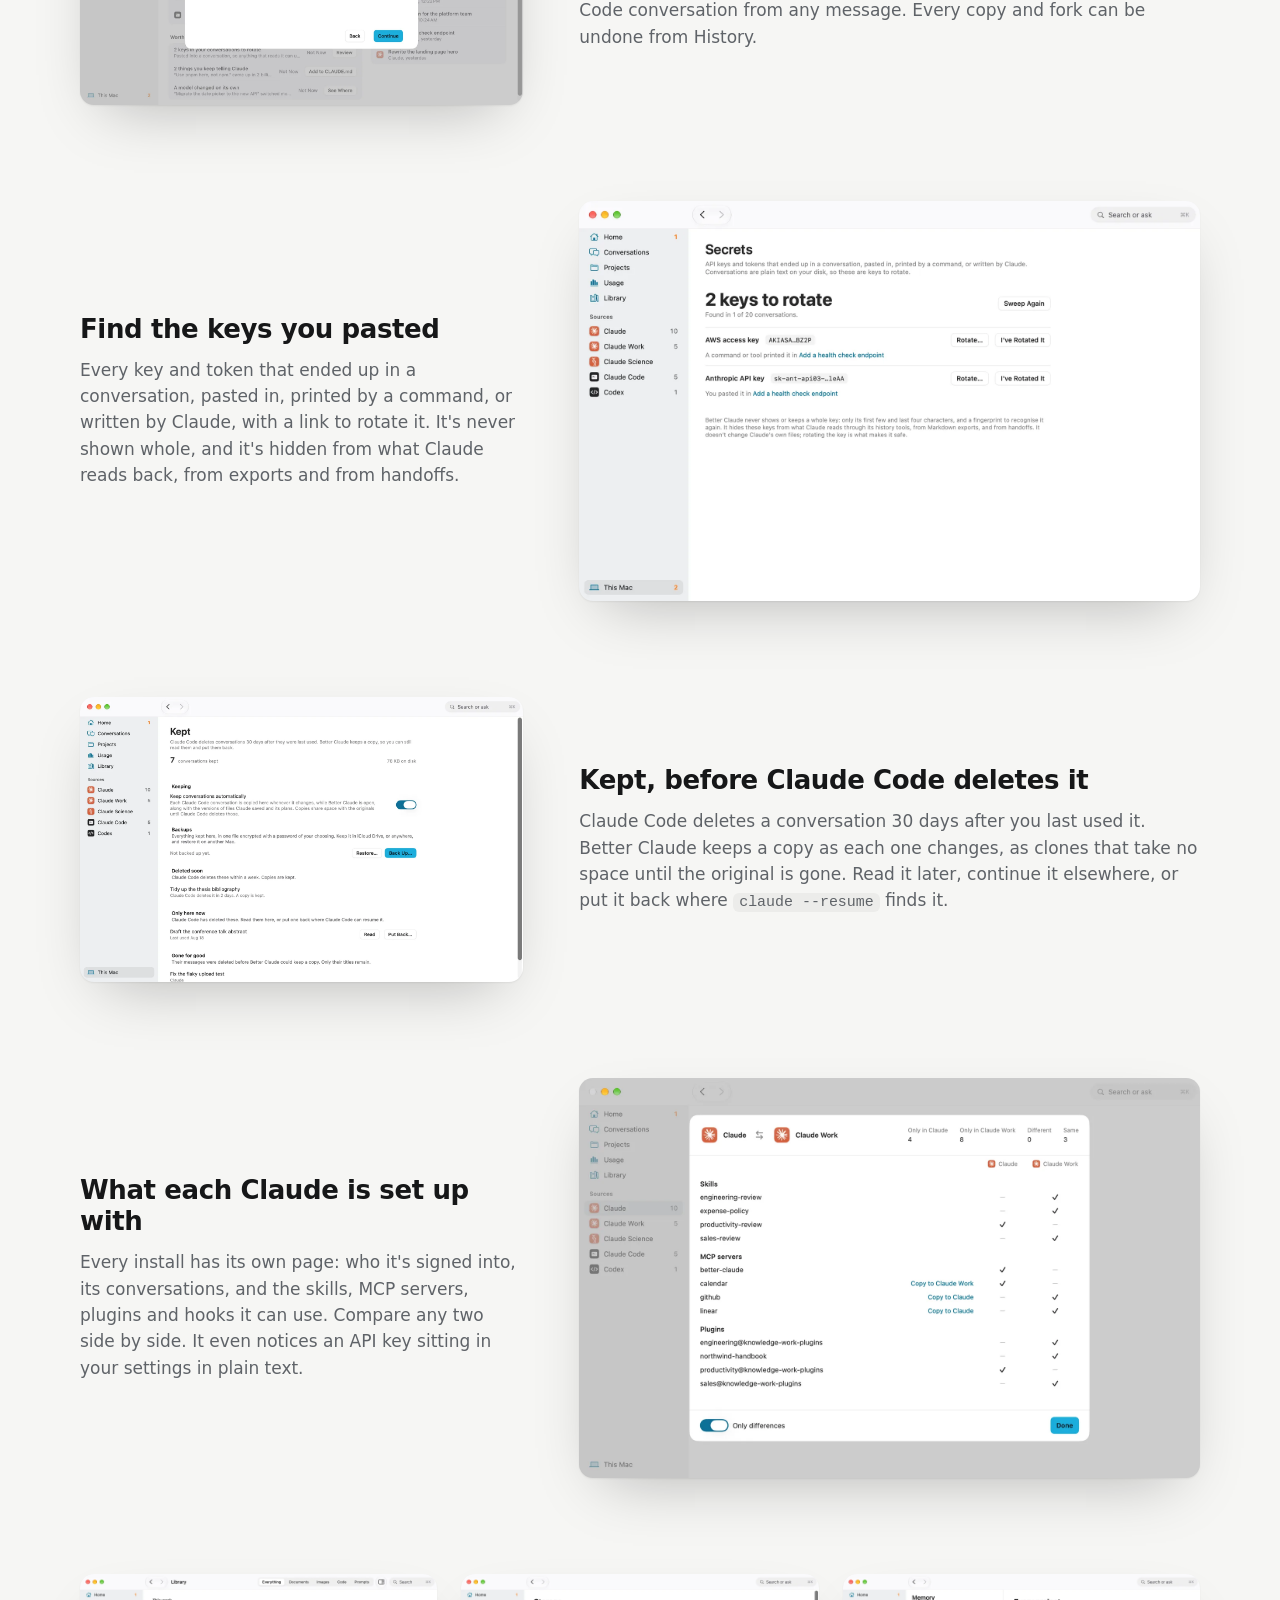
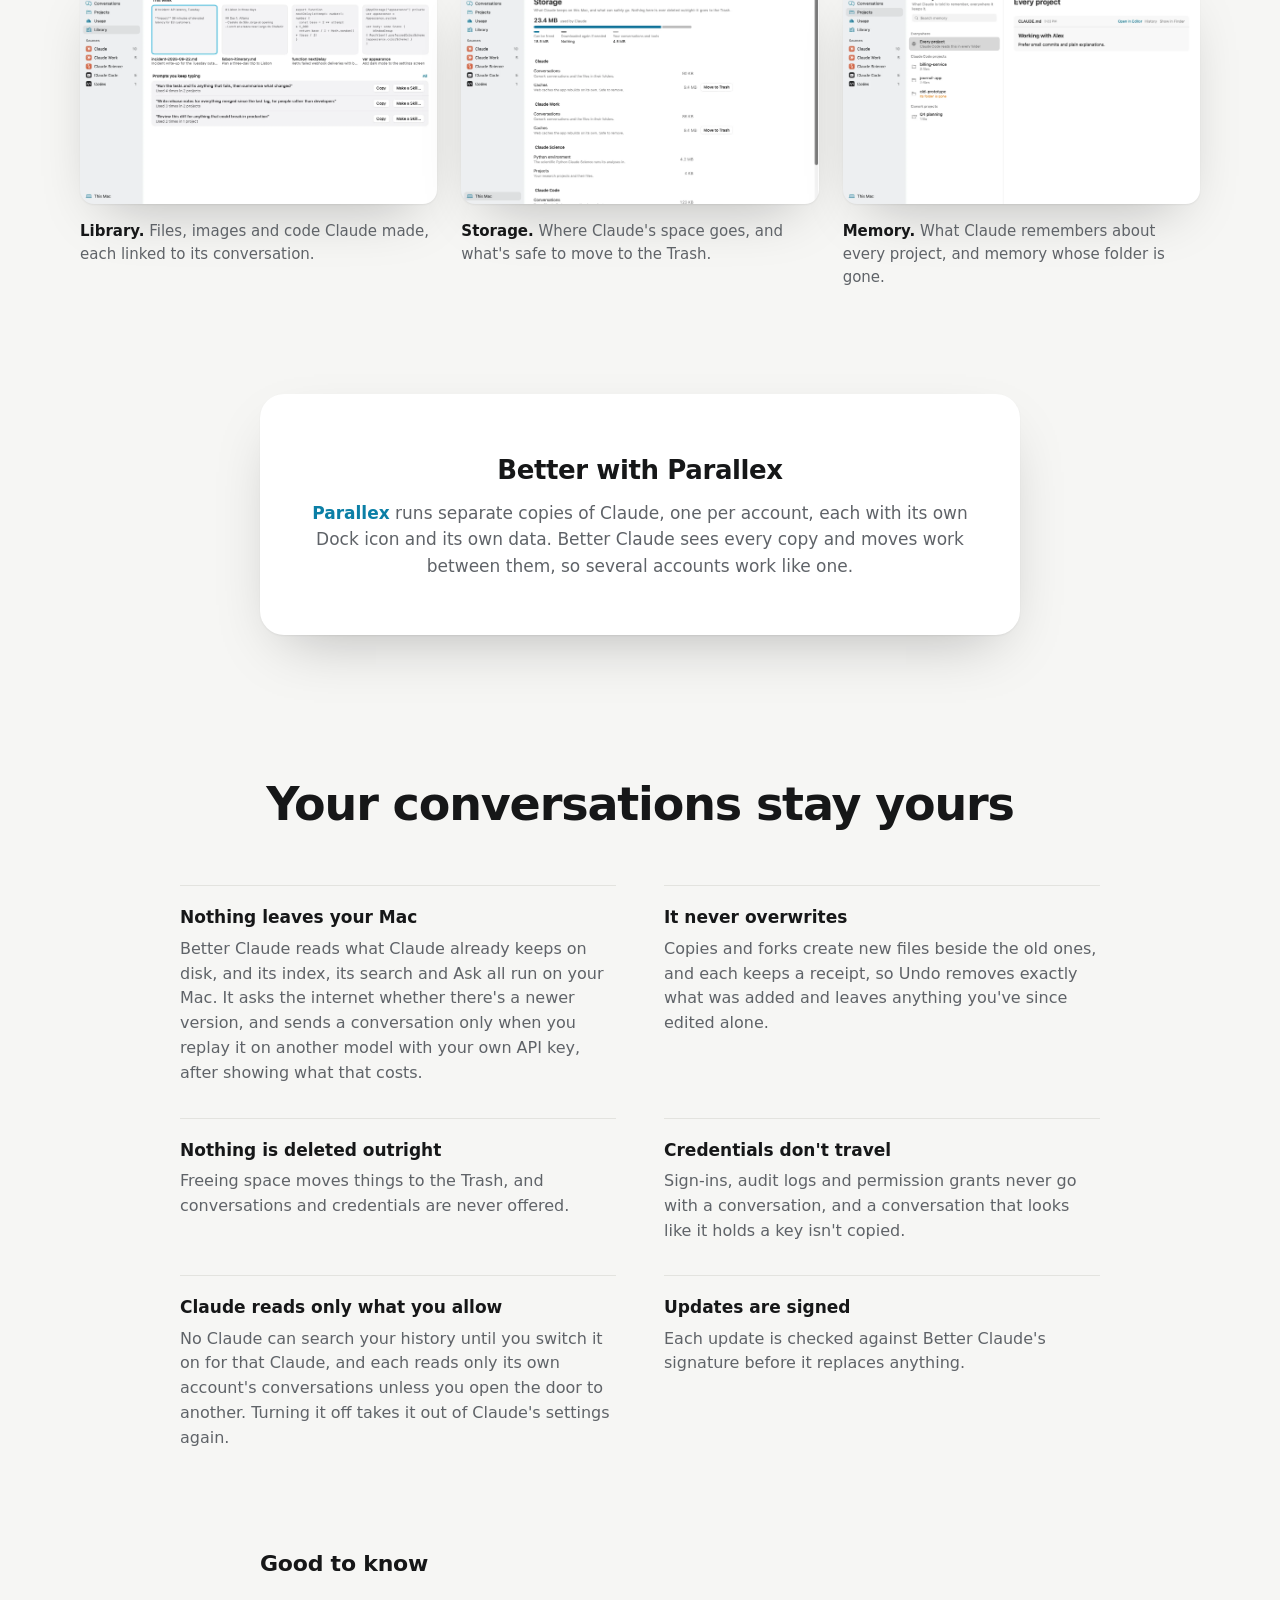
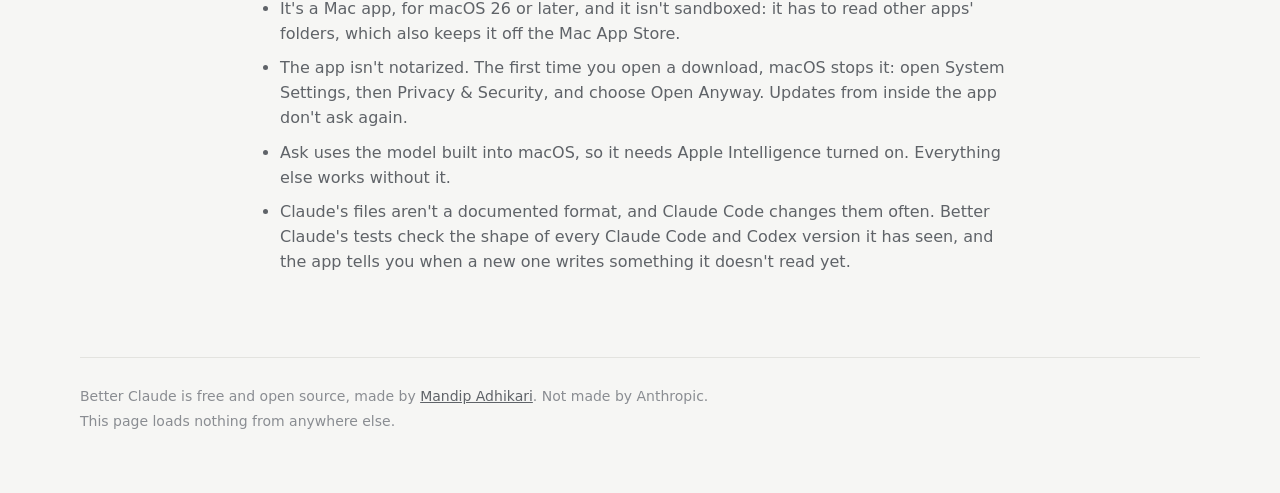
==== commit 849dcfdd: "Better Claude 1.1: every screen redrawn to one design" ====
--- a/site/public/index.html
+++ b/site/public/index.html
@@ -55,7 +55,7 @@
       <a class="button primary" href="https://github.com/mandipadk/BetterClaude/releases/latest/download/BetterClaude.dmg">Download for Mac</a>
       <a class="button" href="https://github.com/mandipadk/BetterClaude">View on GitHub</a>
     </p>
-    <p class="fine">Version 1.0. Free and open source. macOS 26 or later.</p>
+    <p class="fine">Version 1.1. Free and open source. macOS 26 or later.</p>
   </section>
 
   <figure class="stage wrap">
@@ -96,7 +96,7 @@
       <picture>
         <source srcset="shots/projects-dark.webp" media="(prefers-color-scheme: dark)">
         <img src="shots/projects-light.webp" width="1600" height="1030" loading="lazy"
-             alt="A project's page: eight weeks of activity, and two corrections made in more than one conversation, ready to add to its CLAUDE.md.">
+             alt="A project's page: two corrections made in more than one conversation, ready to add to its CLAUDE.md.">
       </picture>
     </article>
 
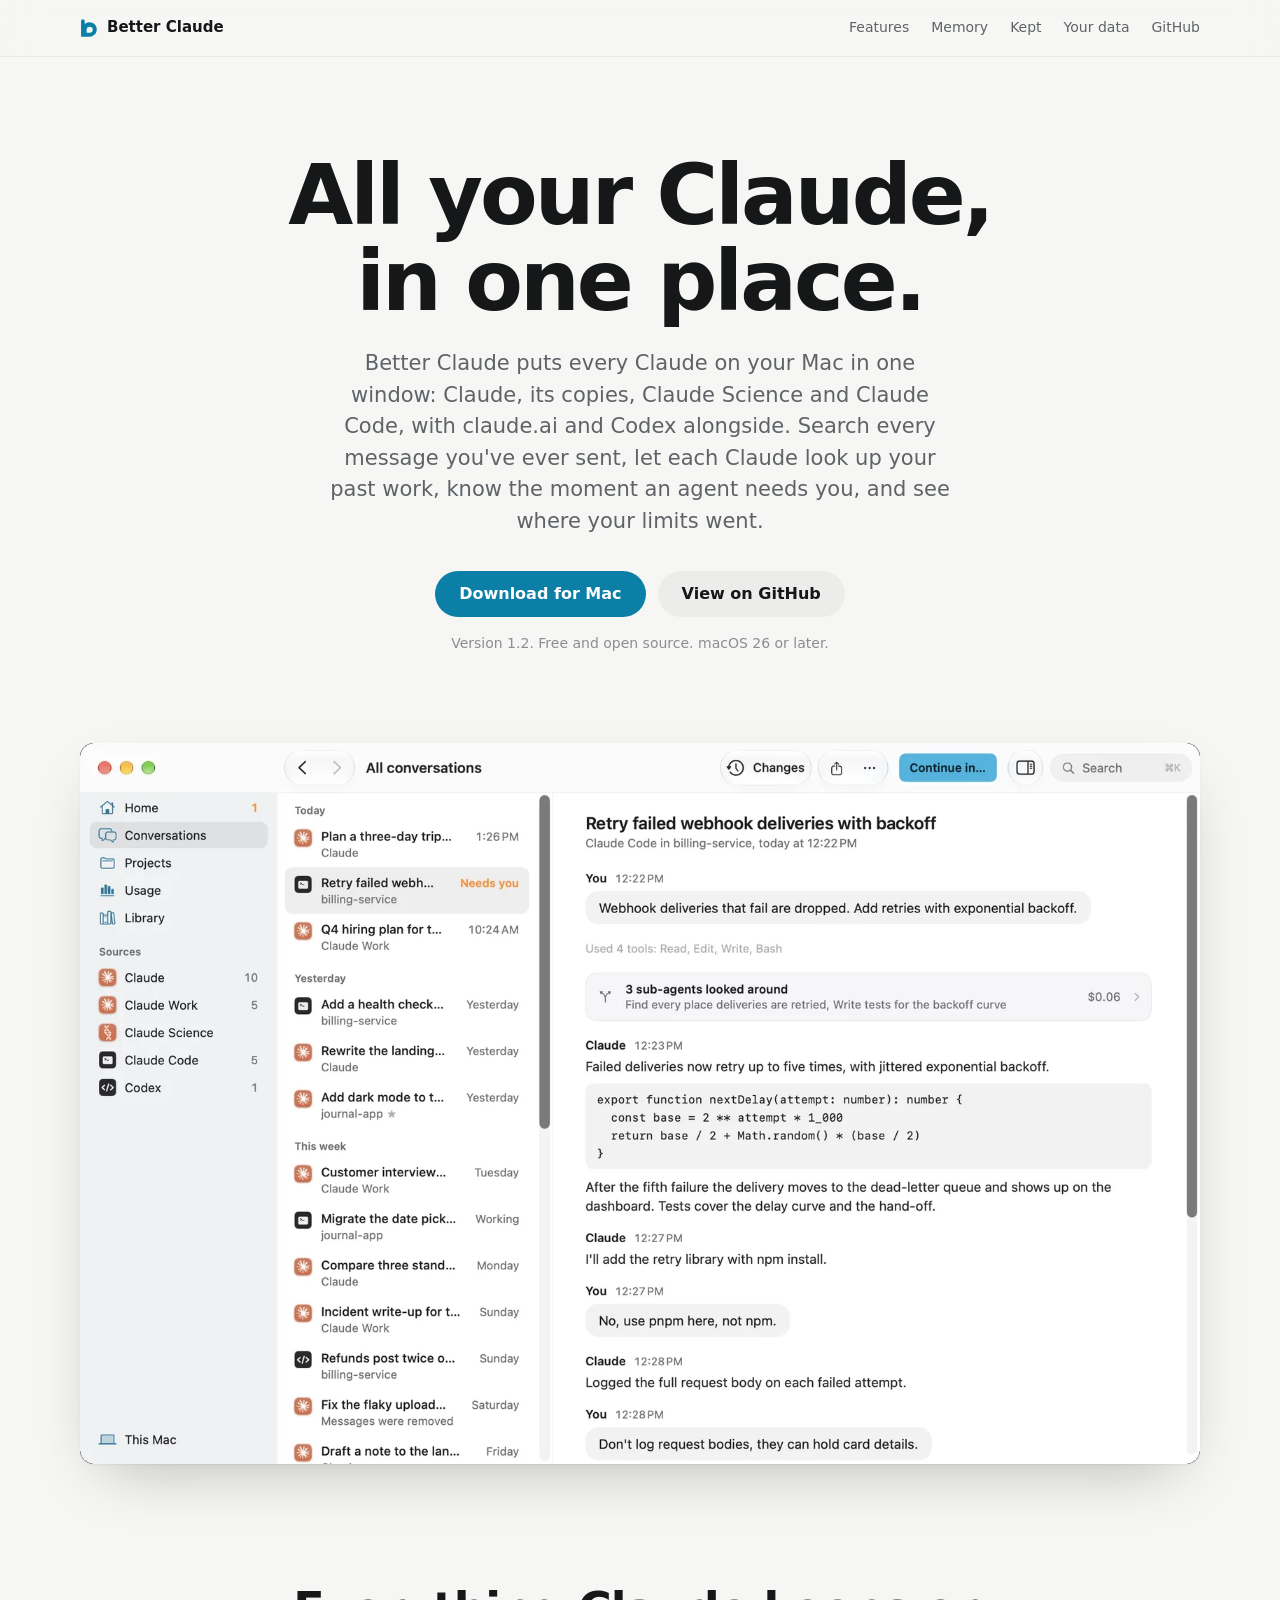
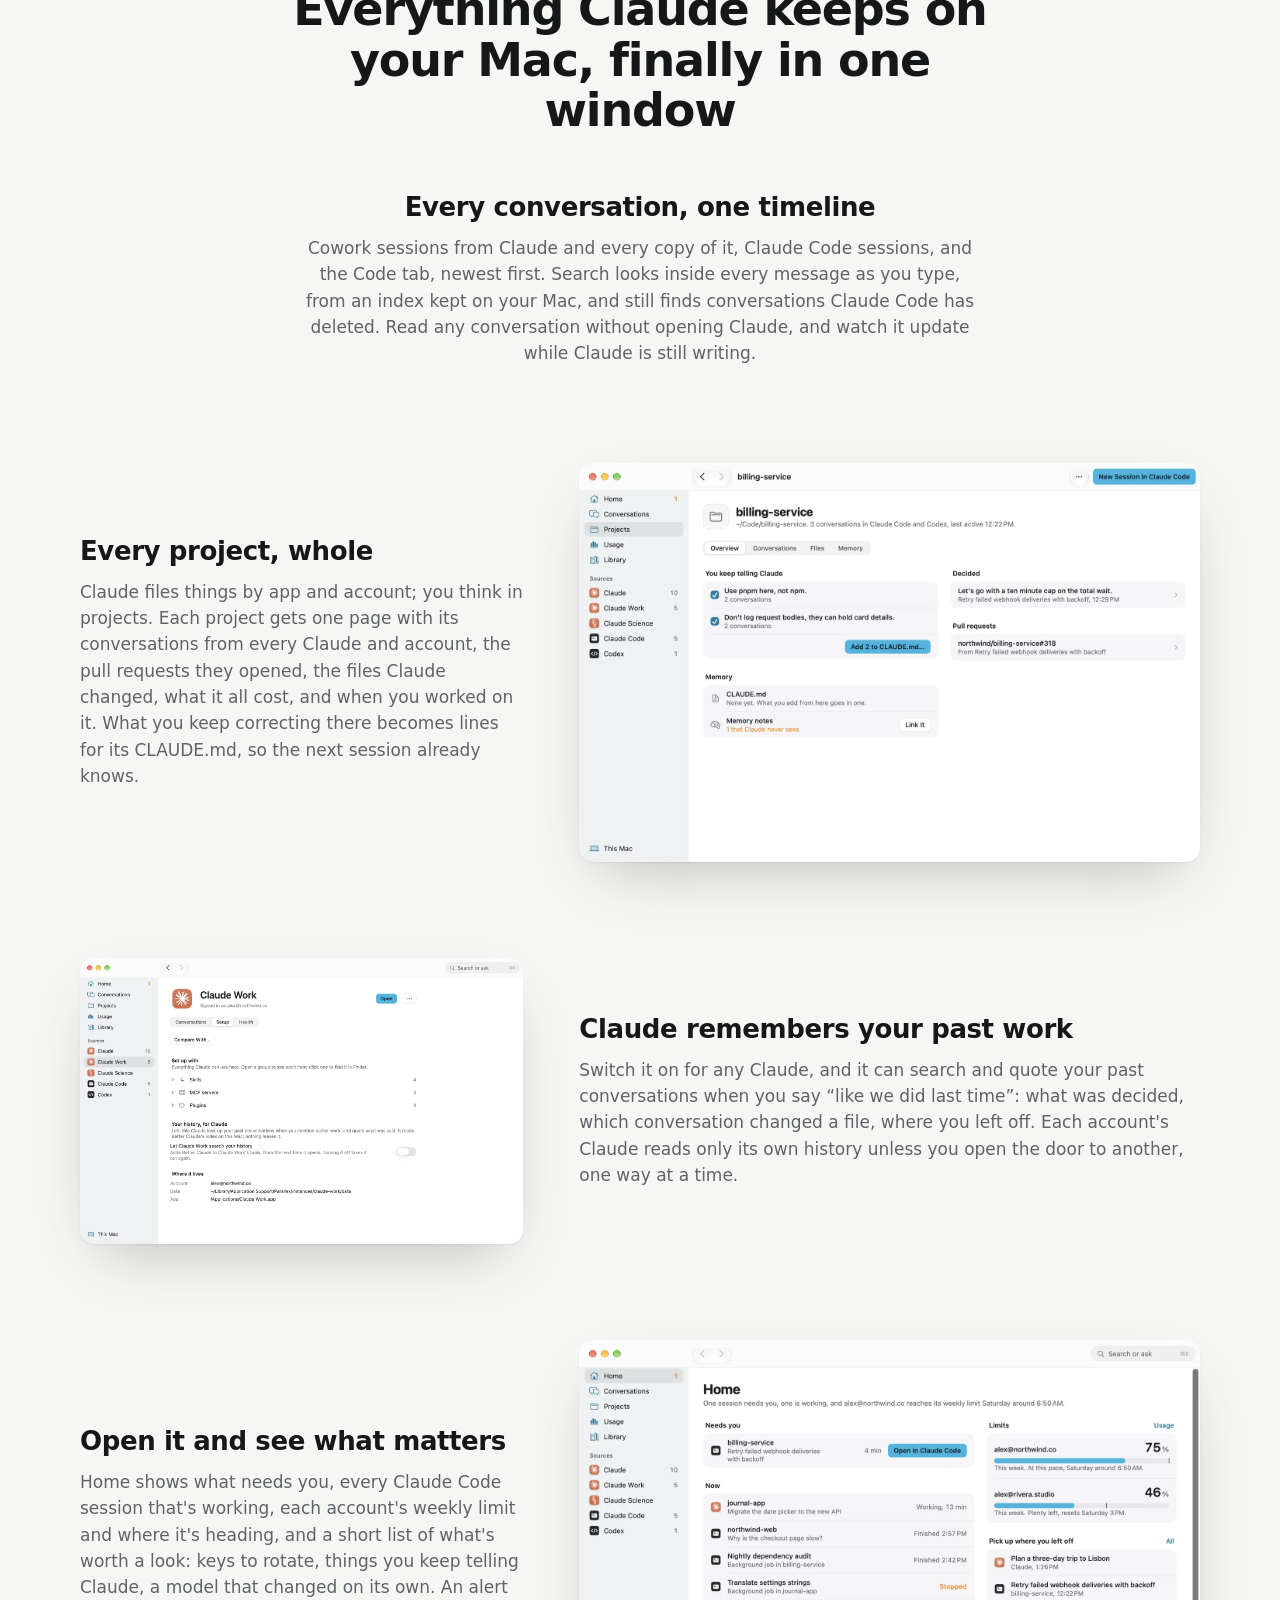
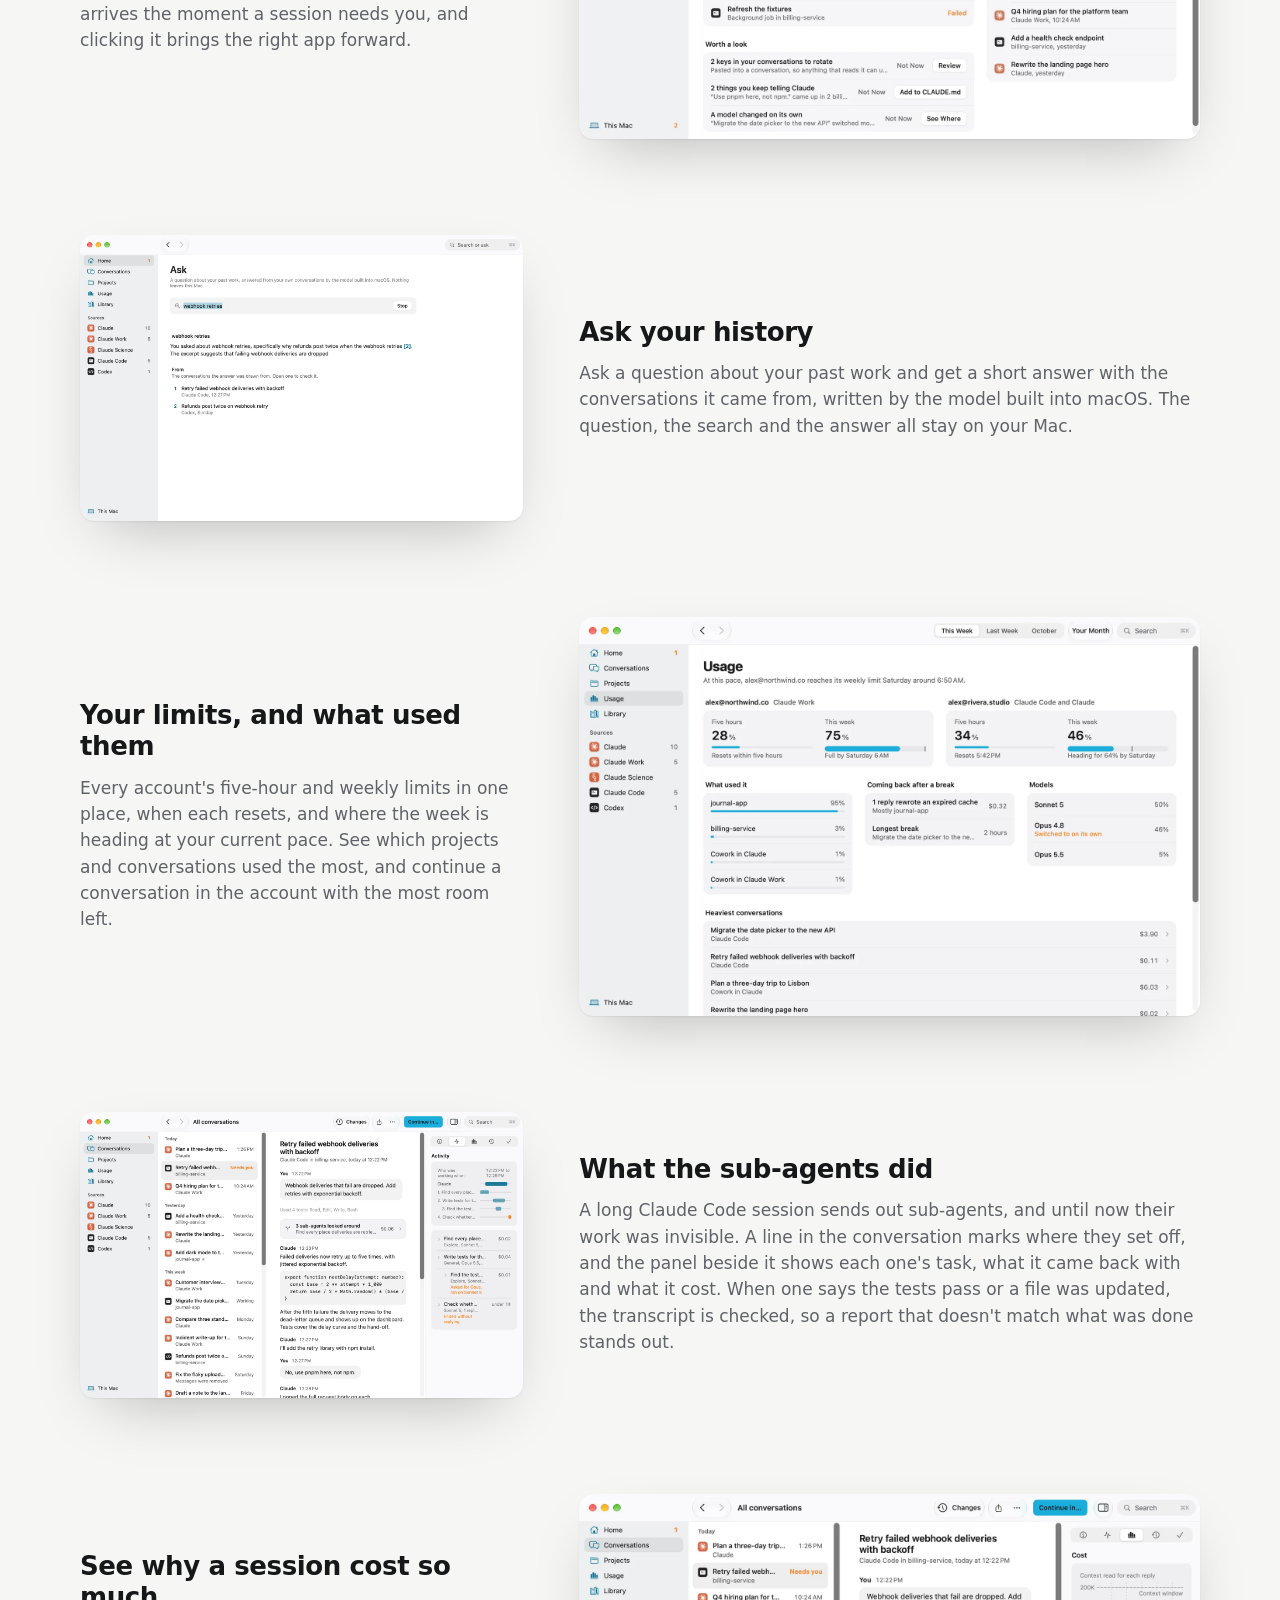
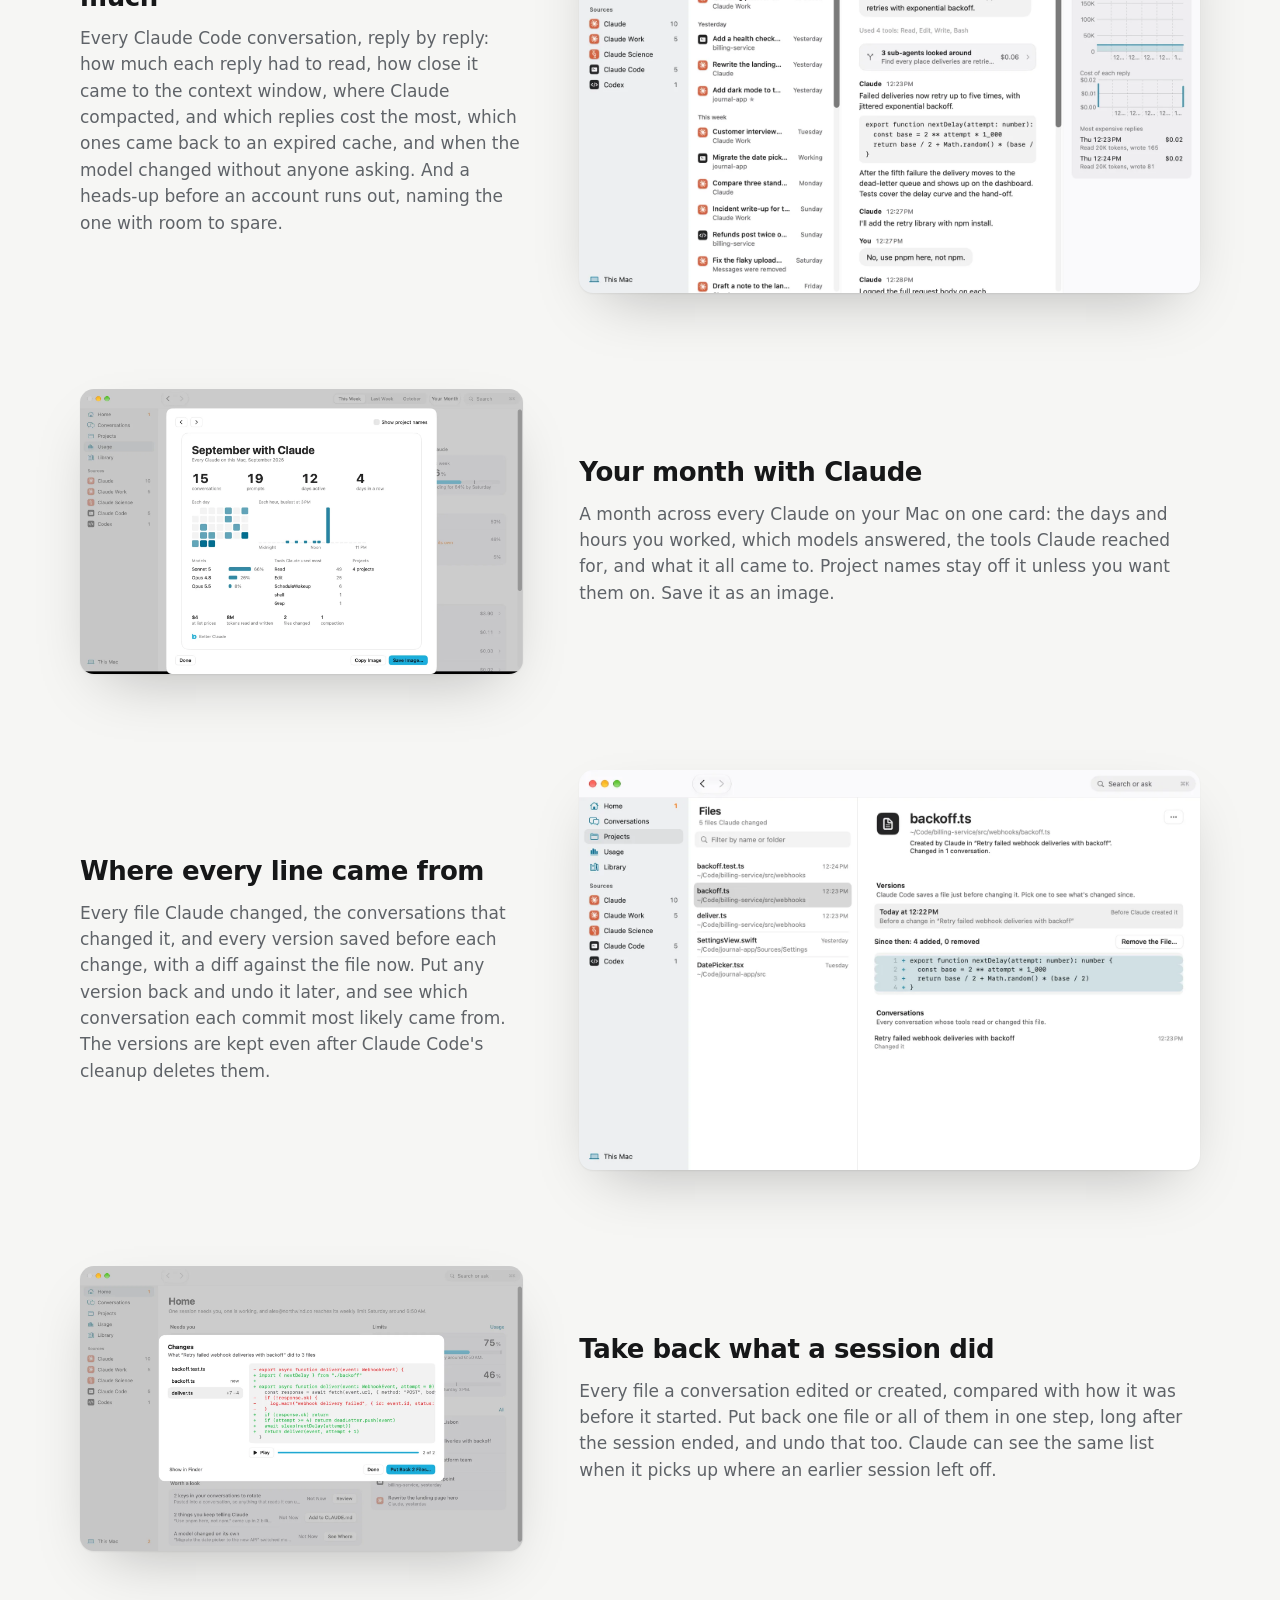
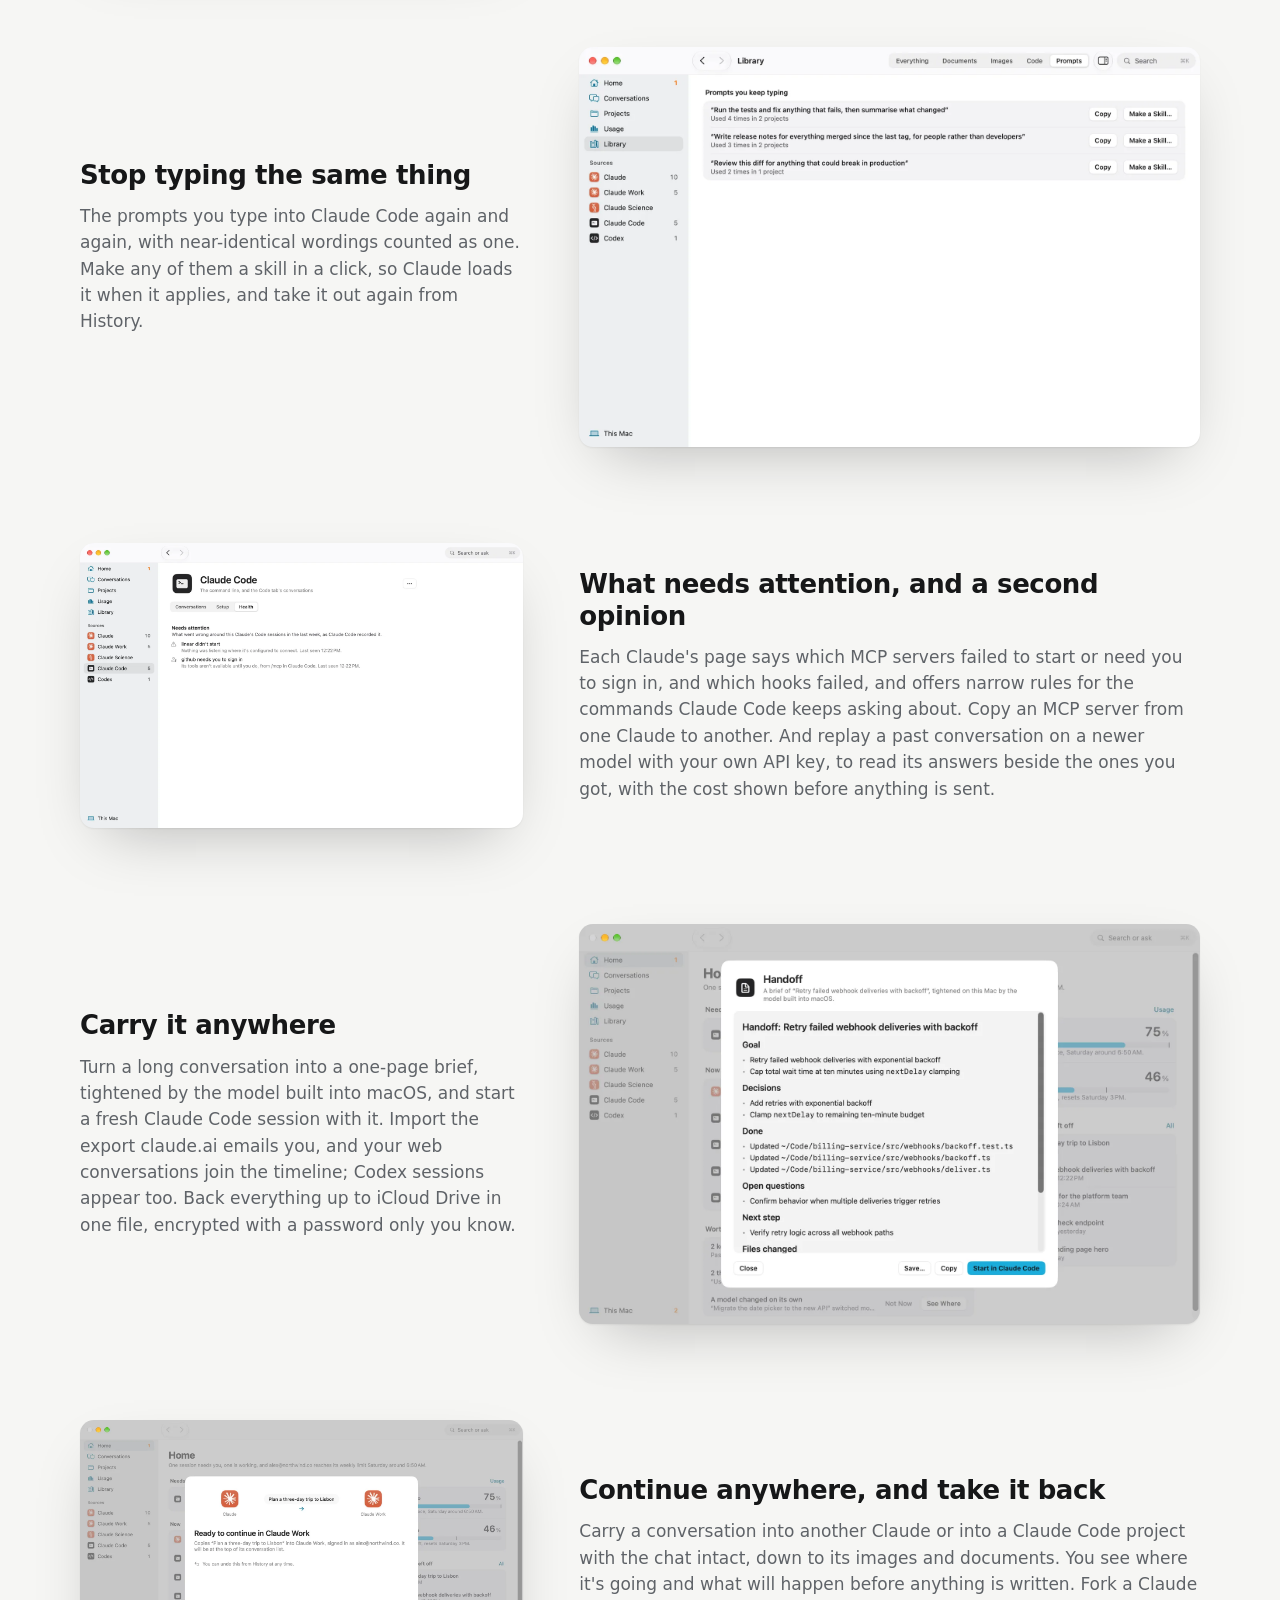
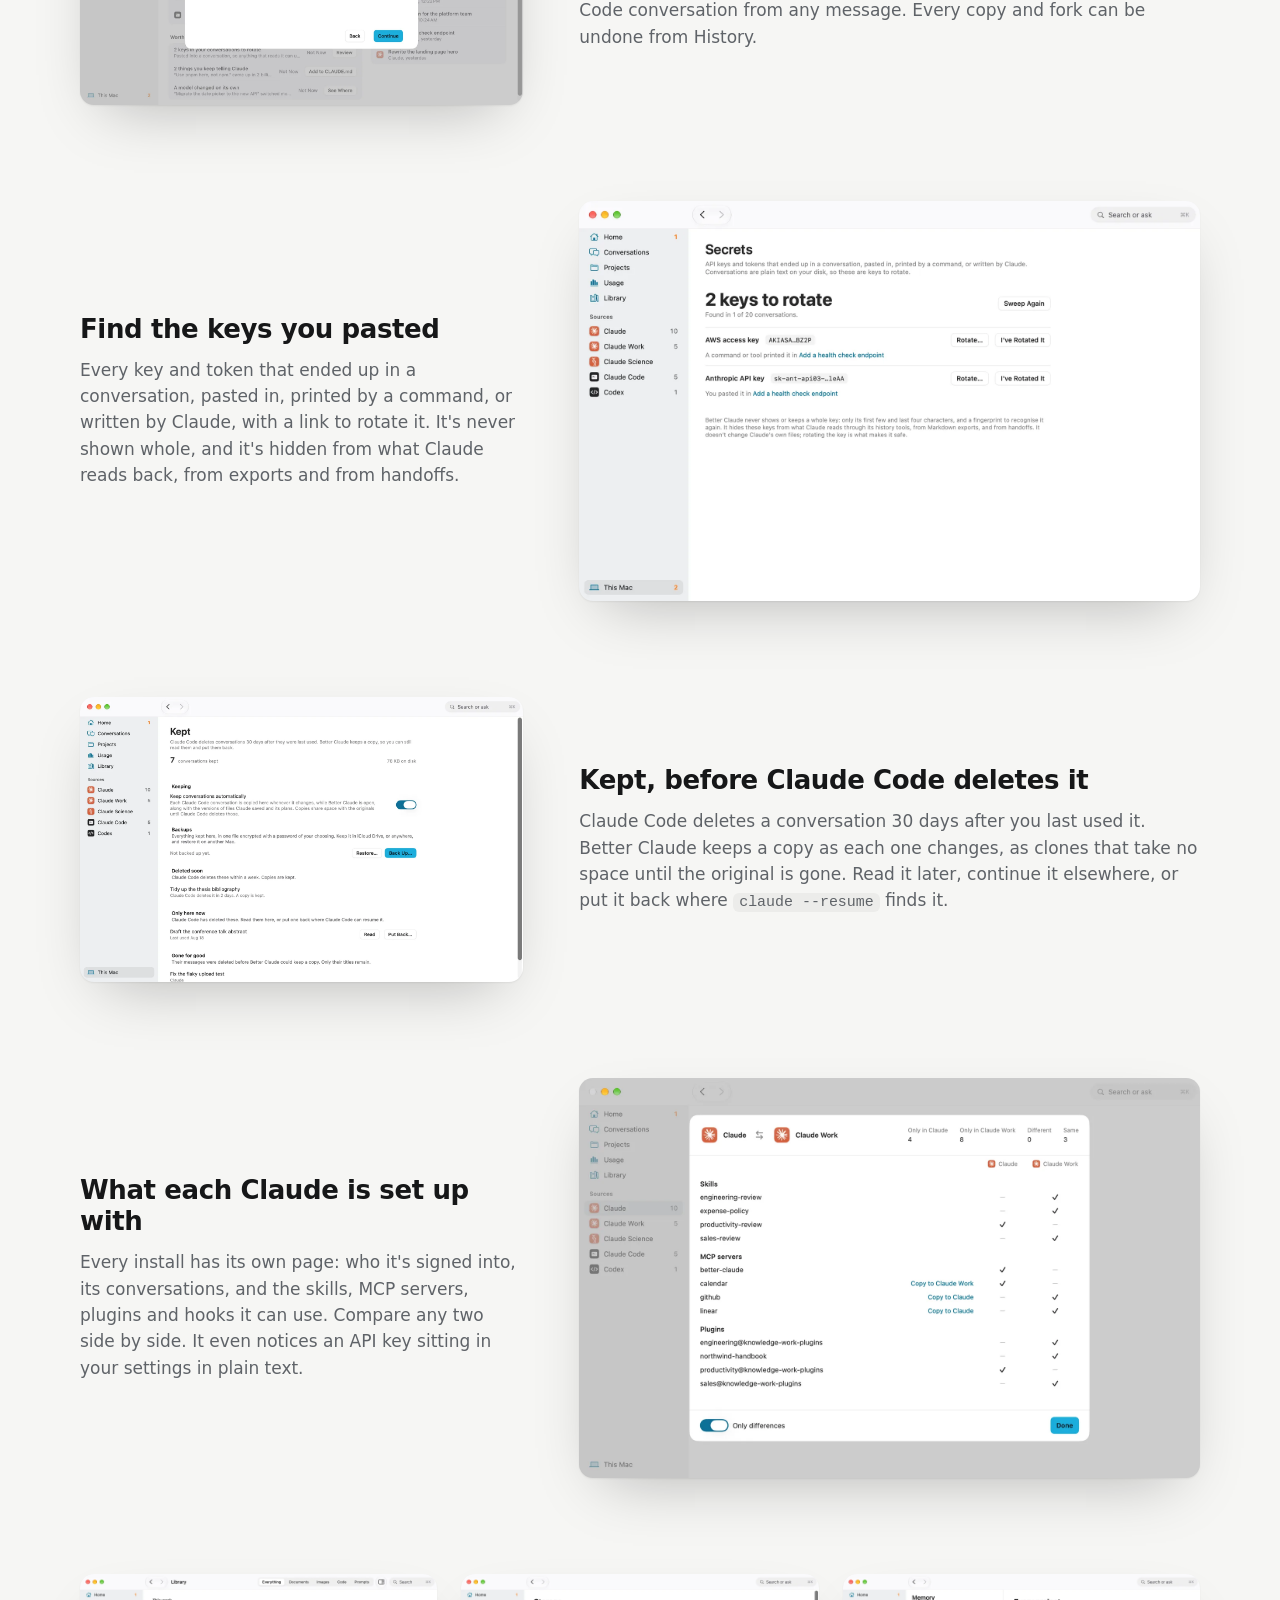
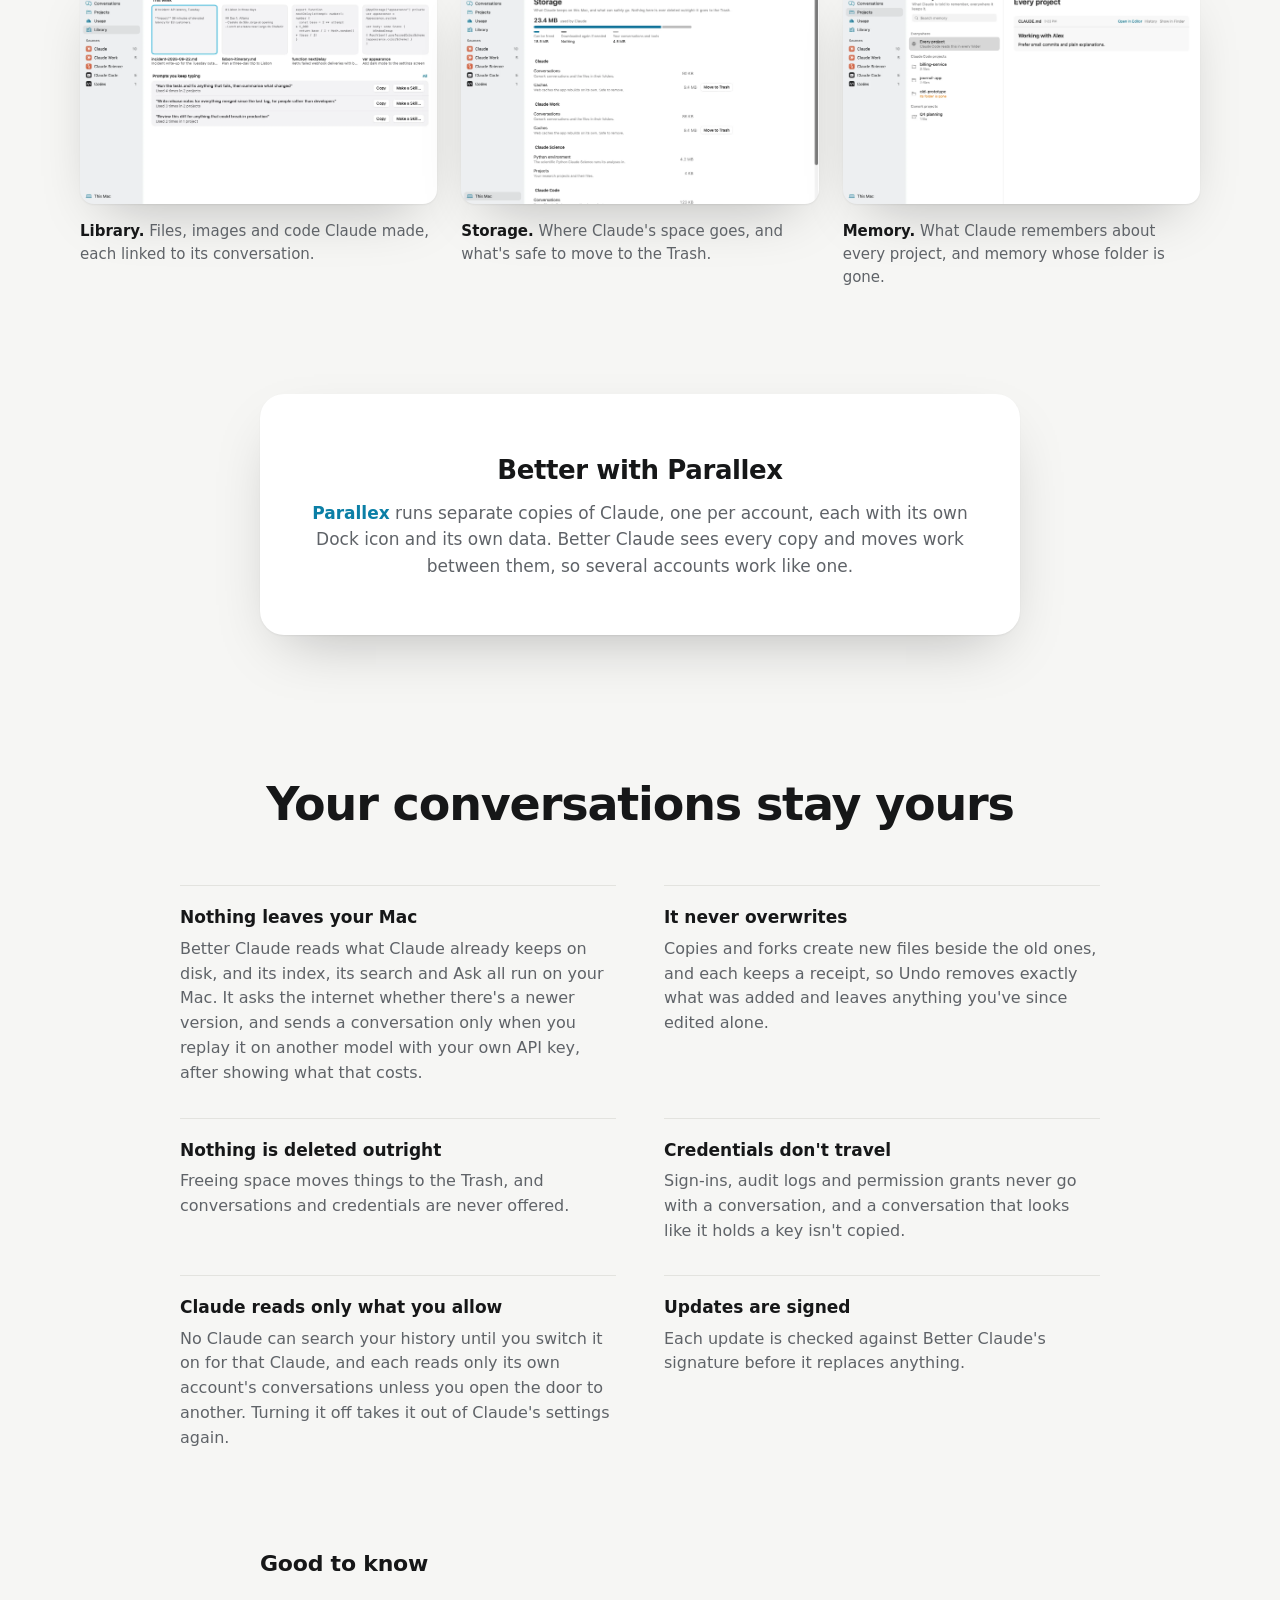
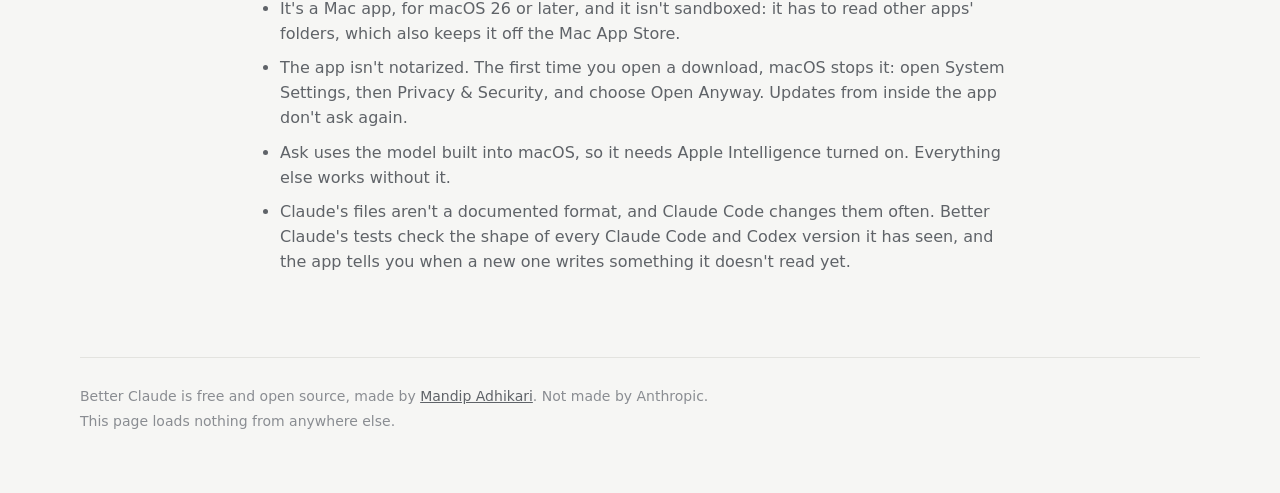
==== commit 3b4b4f13: "Better Claude 1.2: copy a whole Cowork project to another Claude" ====
--- a/site/public/index.html
+++ b/site/public/index.html
@@ -55,7 +55,7 @@
       <a class="button primary" href="https://github.com/mandipadk/BetterClaude/releases/latest/download/BetterClaude.dmg">Download for Mac</a>
       <a class="button" href="https://github.com/mandipadk/BetterClaude">View on GitHub</a>
     </p>
-    <p class="fine">Version 1.1. Free and open source. macOS 26 or later.</p>
+    <p class="fine">Version 1.2. Free and open source. macOS 26 or later.</p>
   </section>
 
   <figure class="stage wrap">
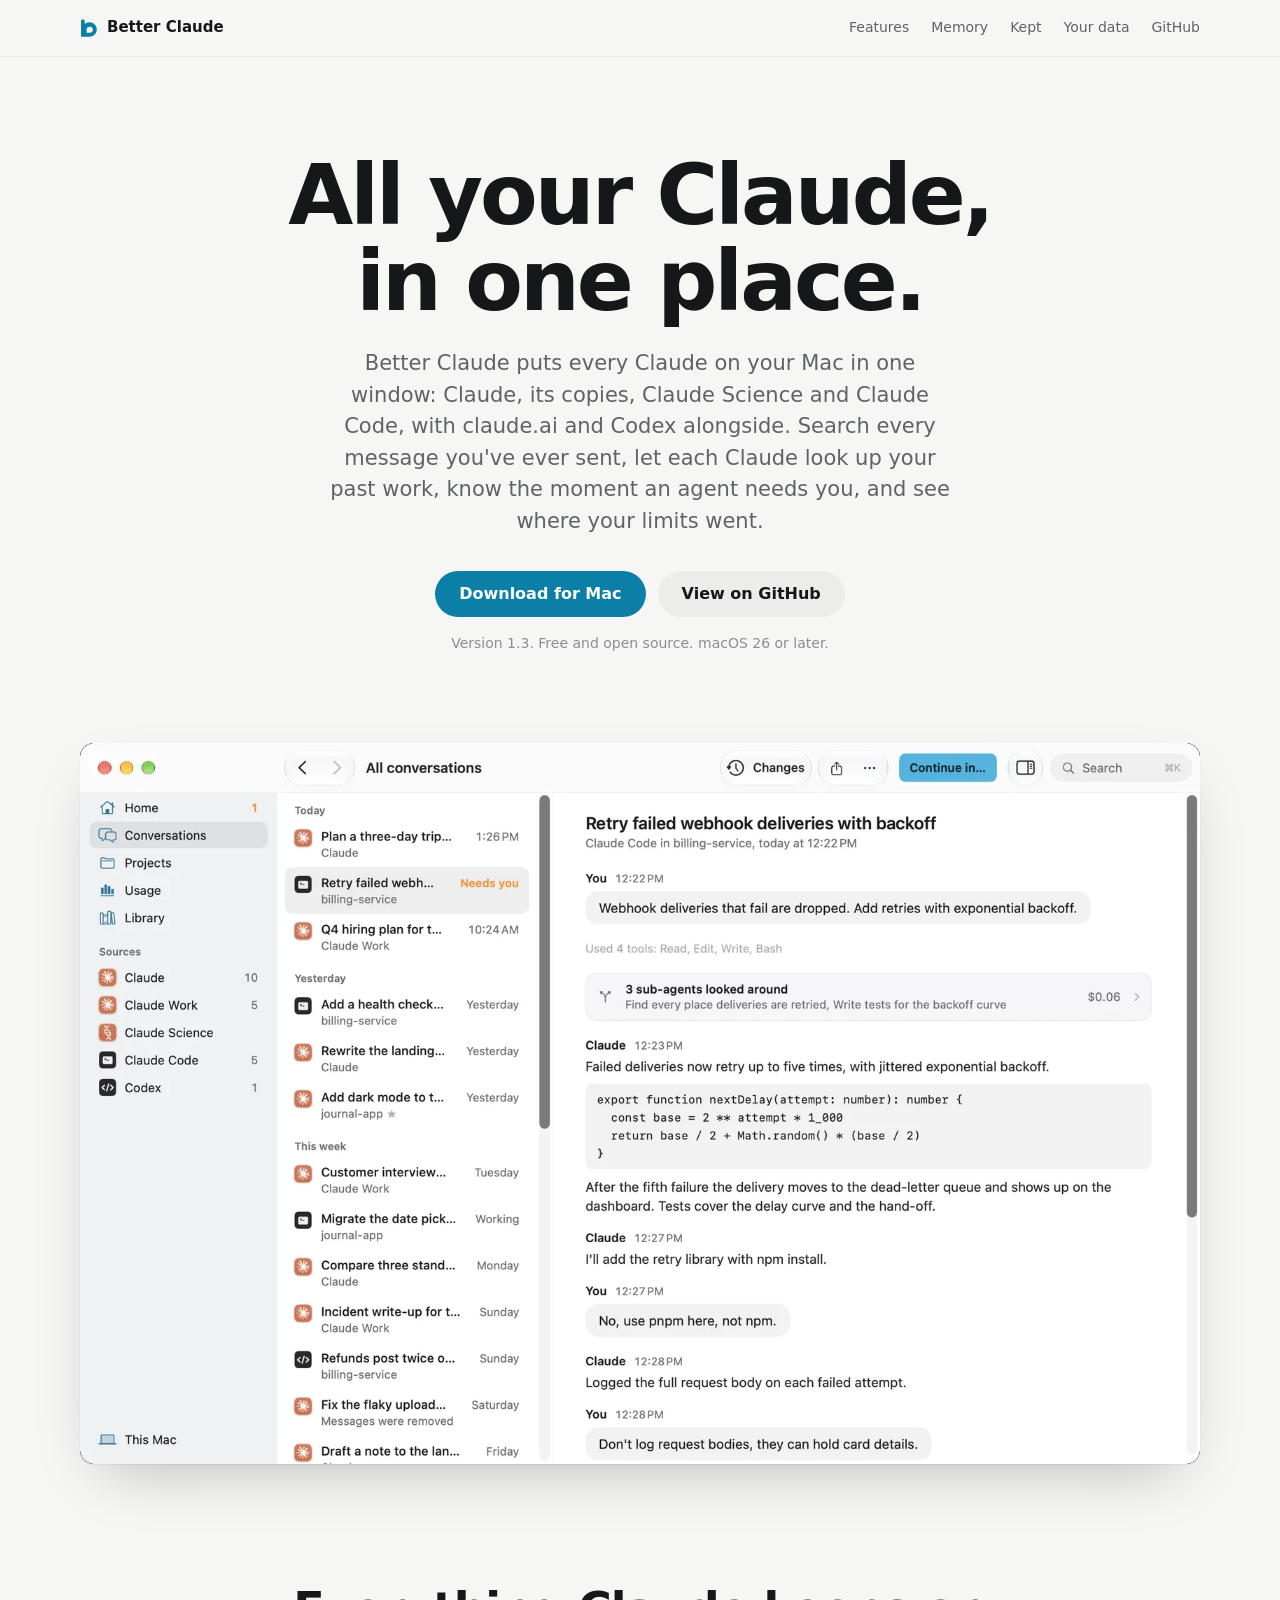
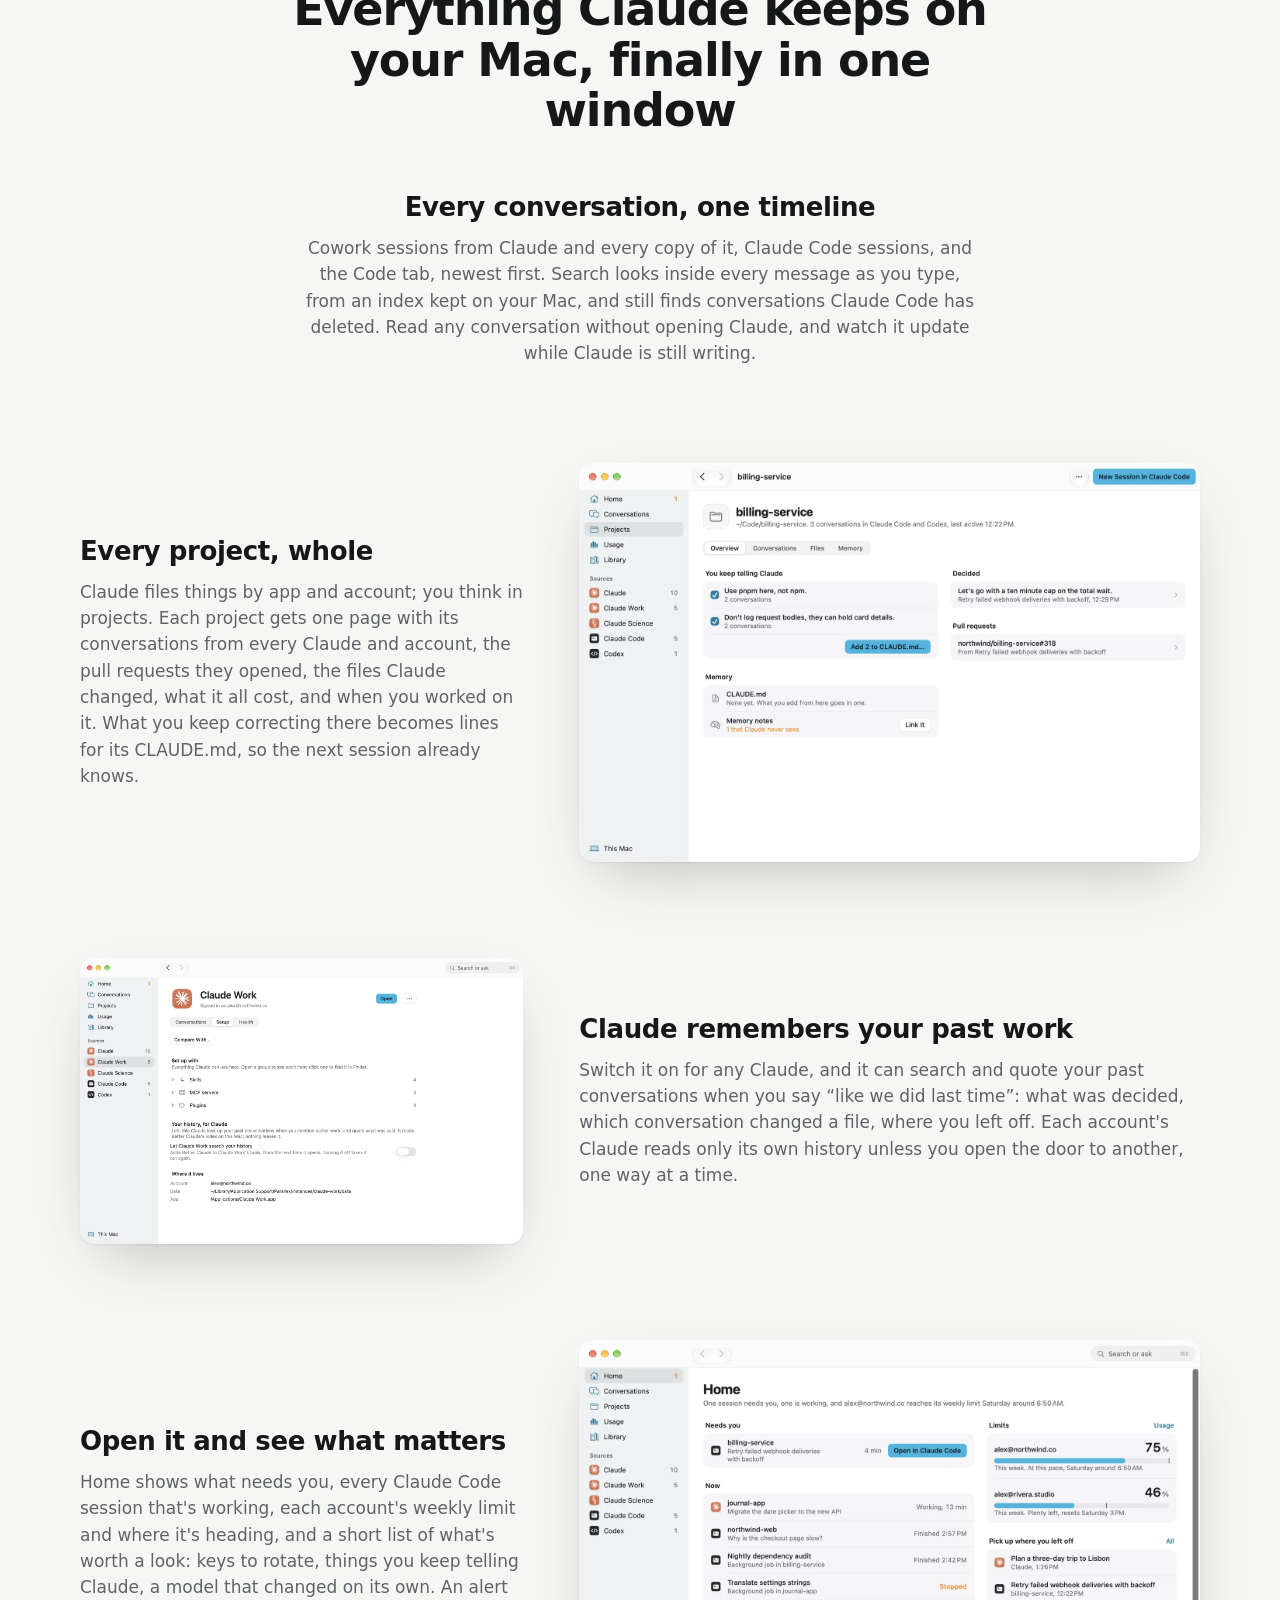
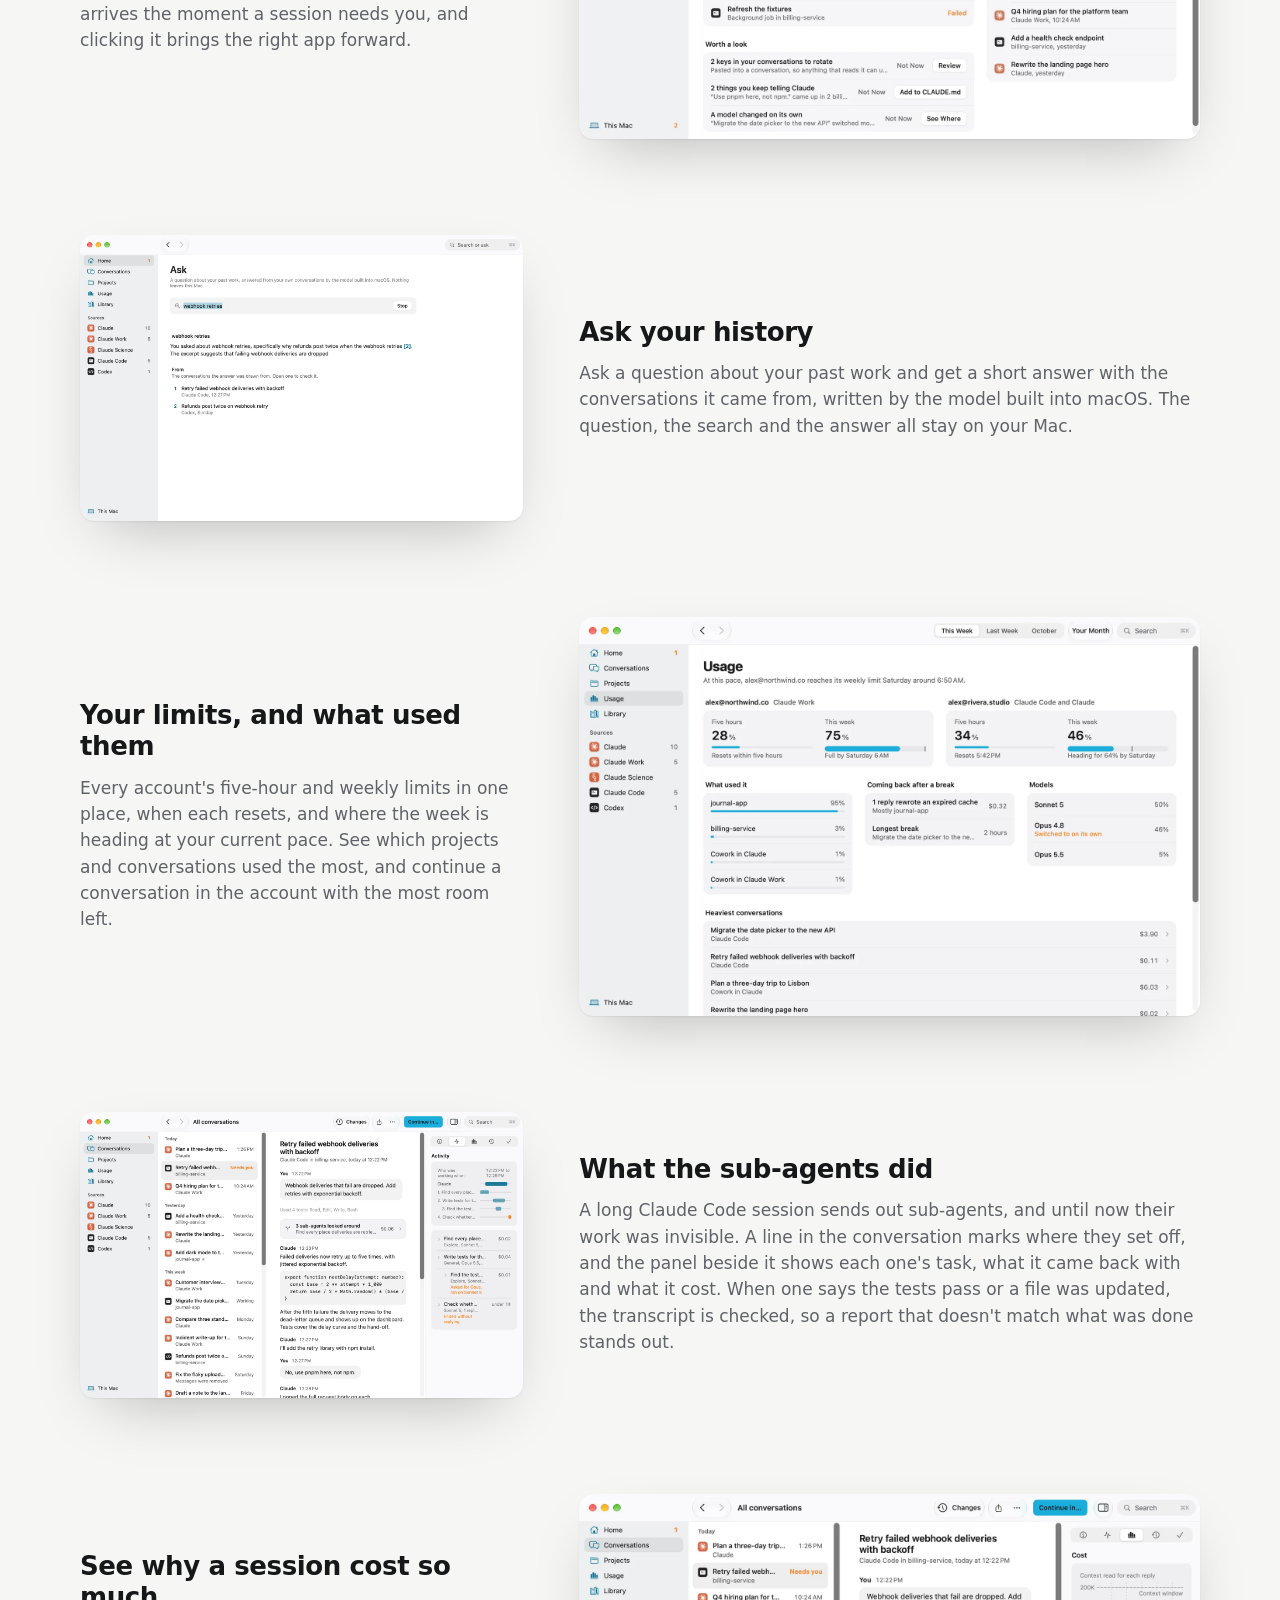
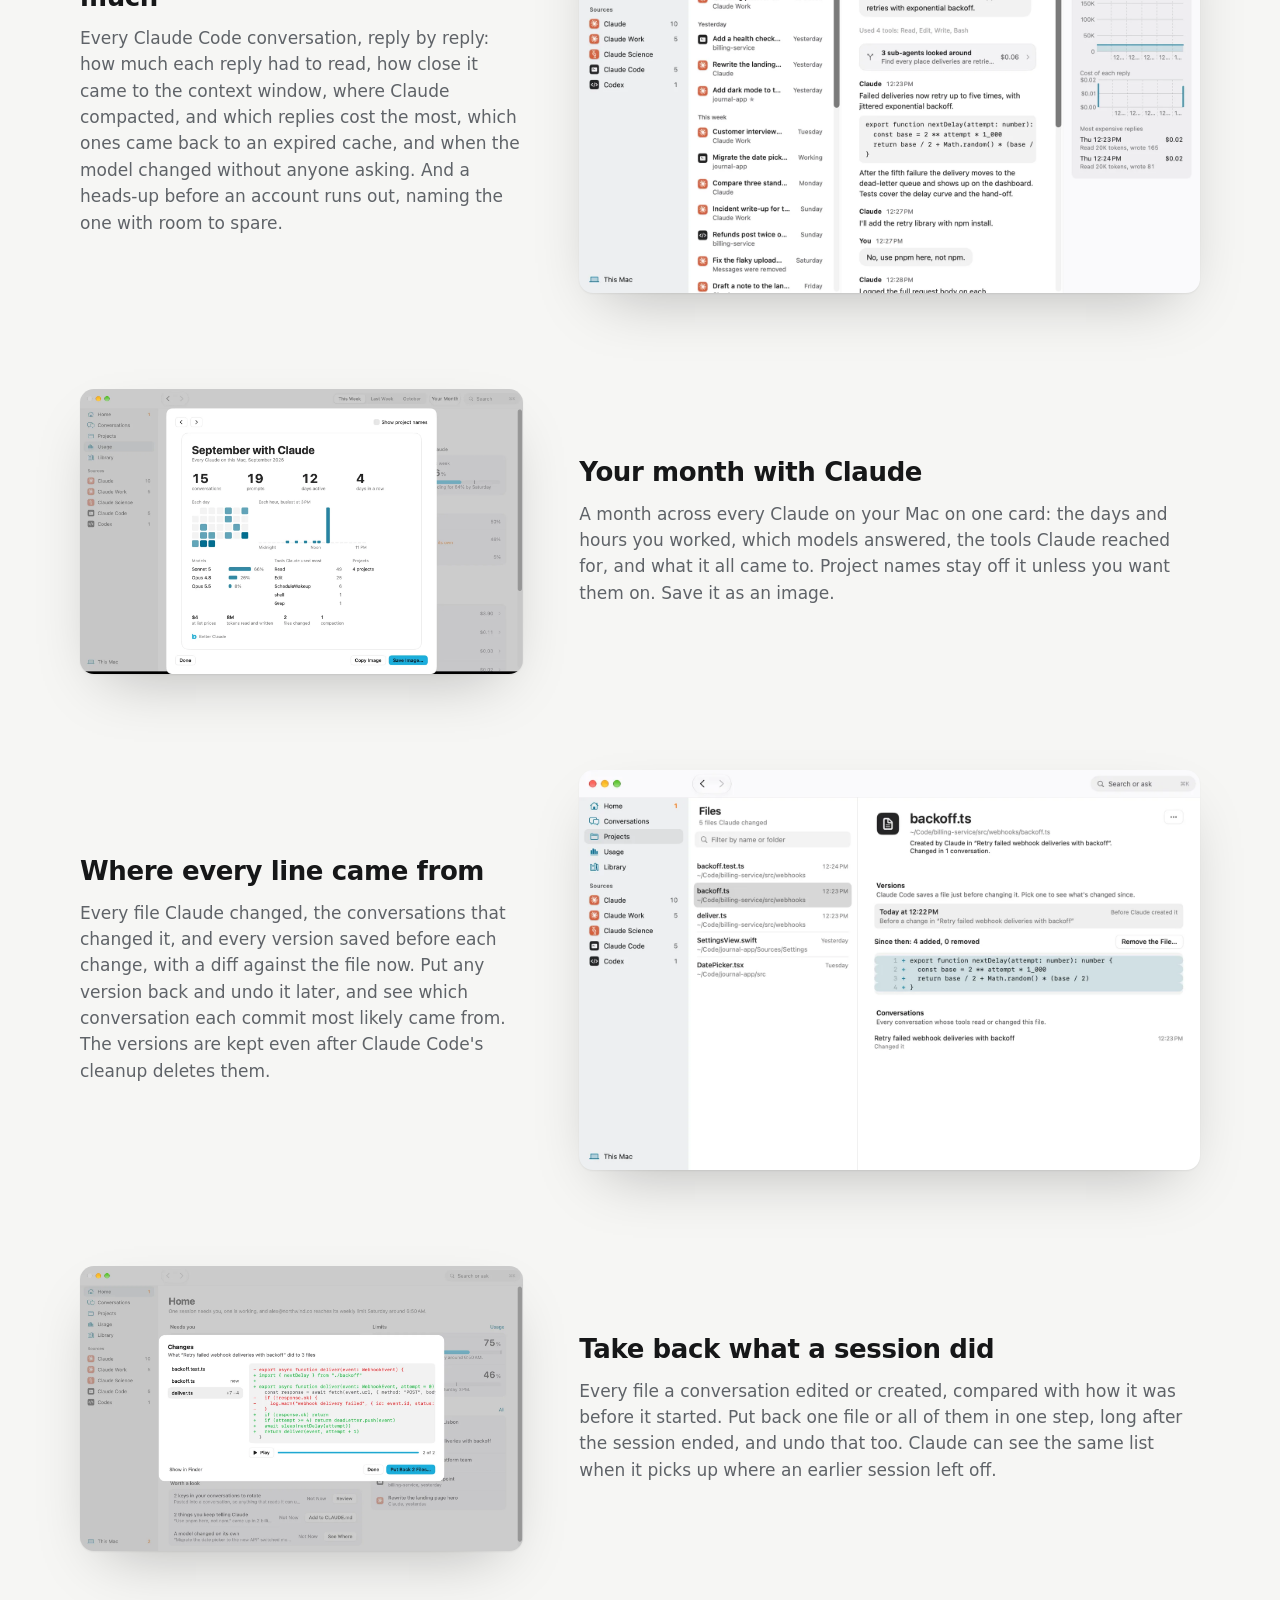
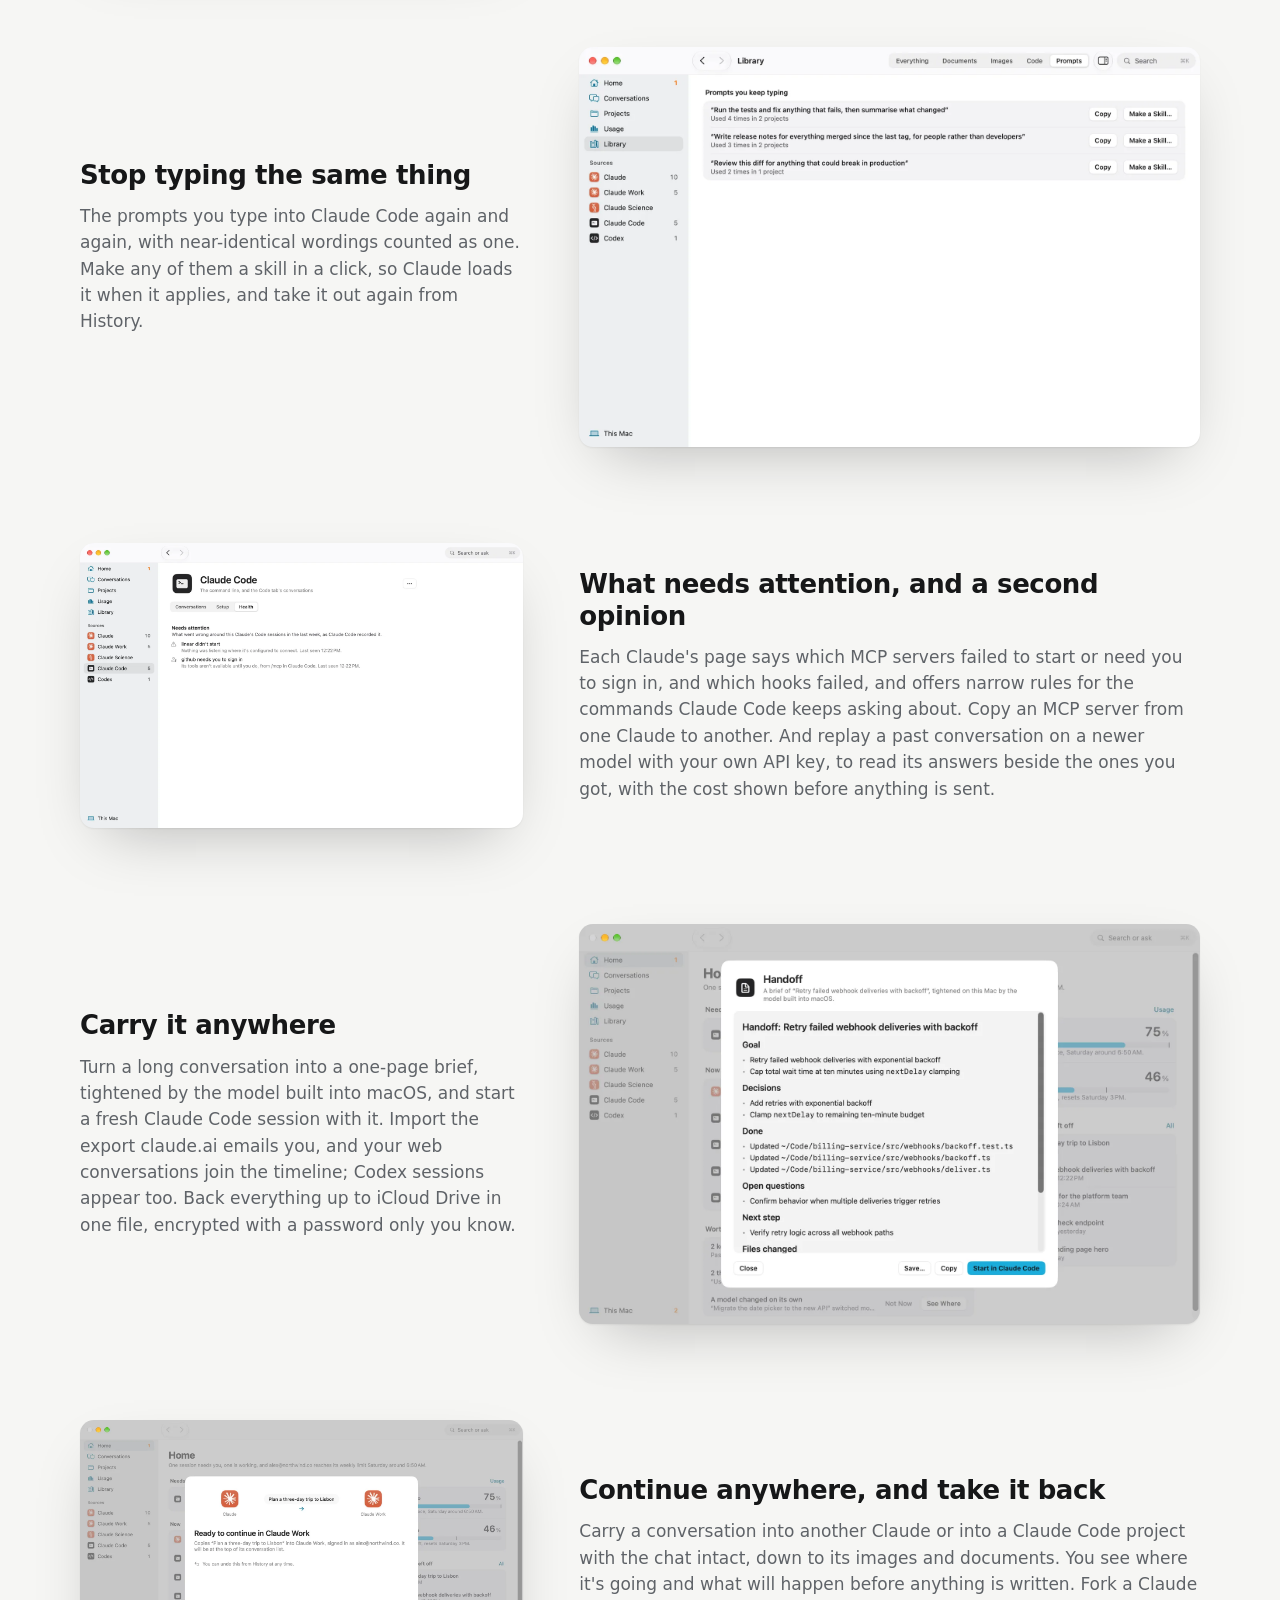
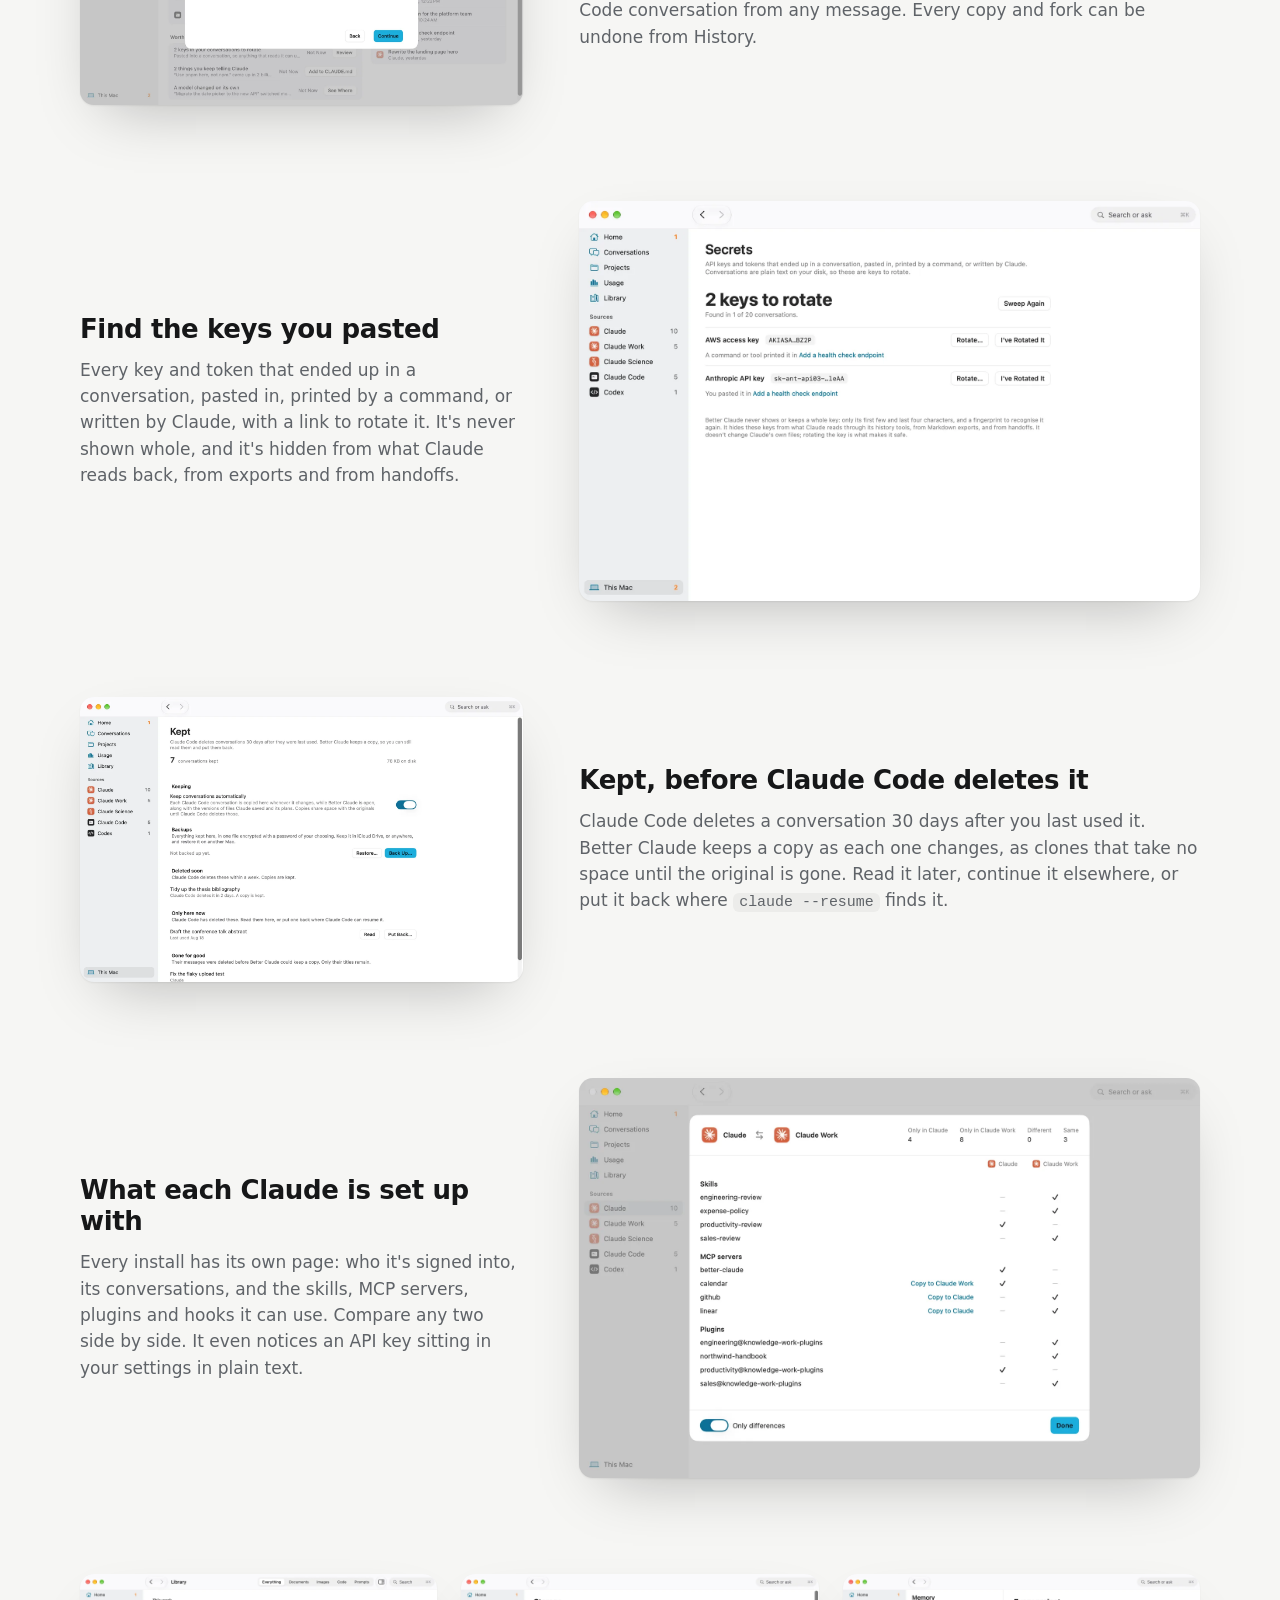
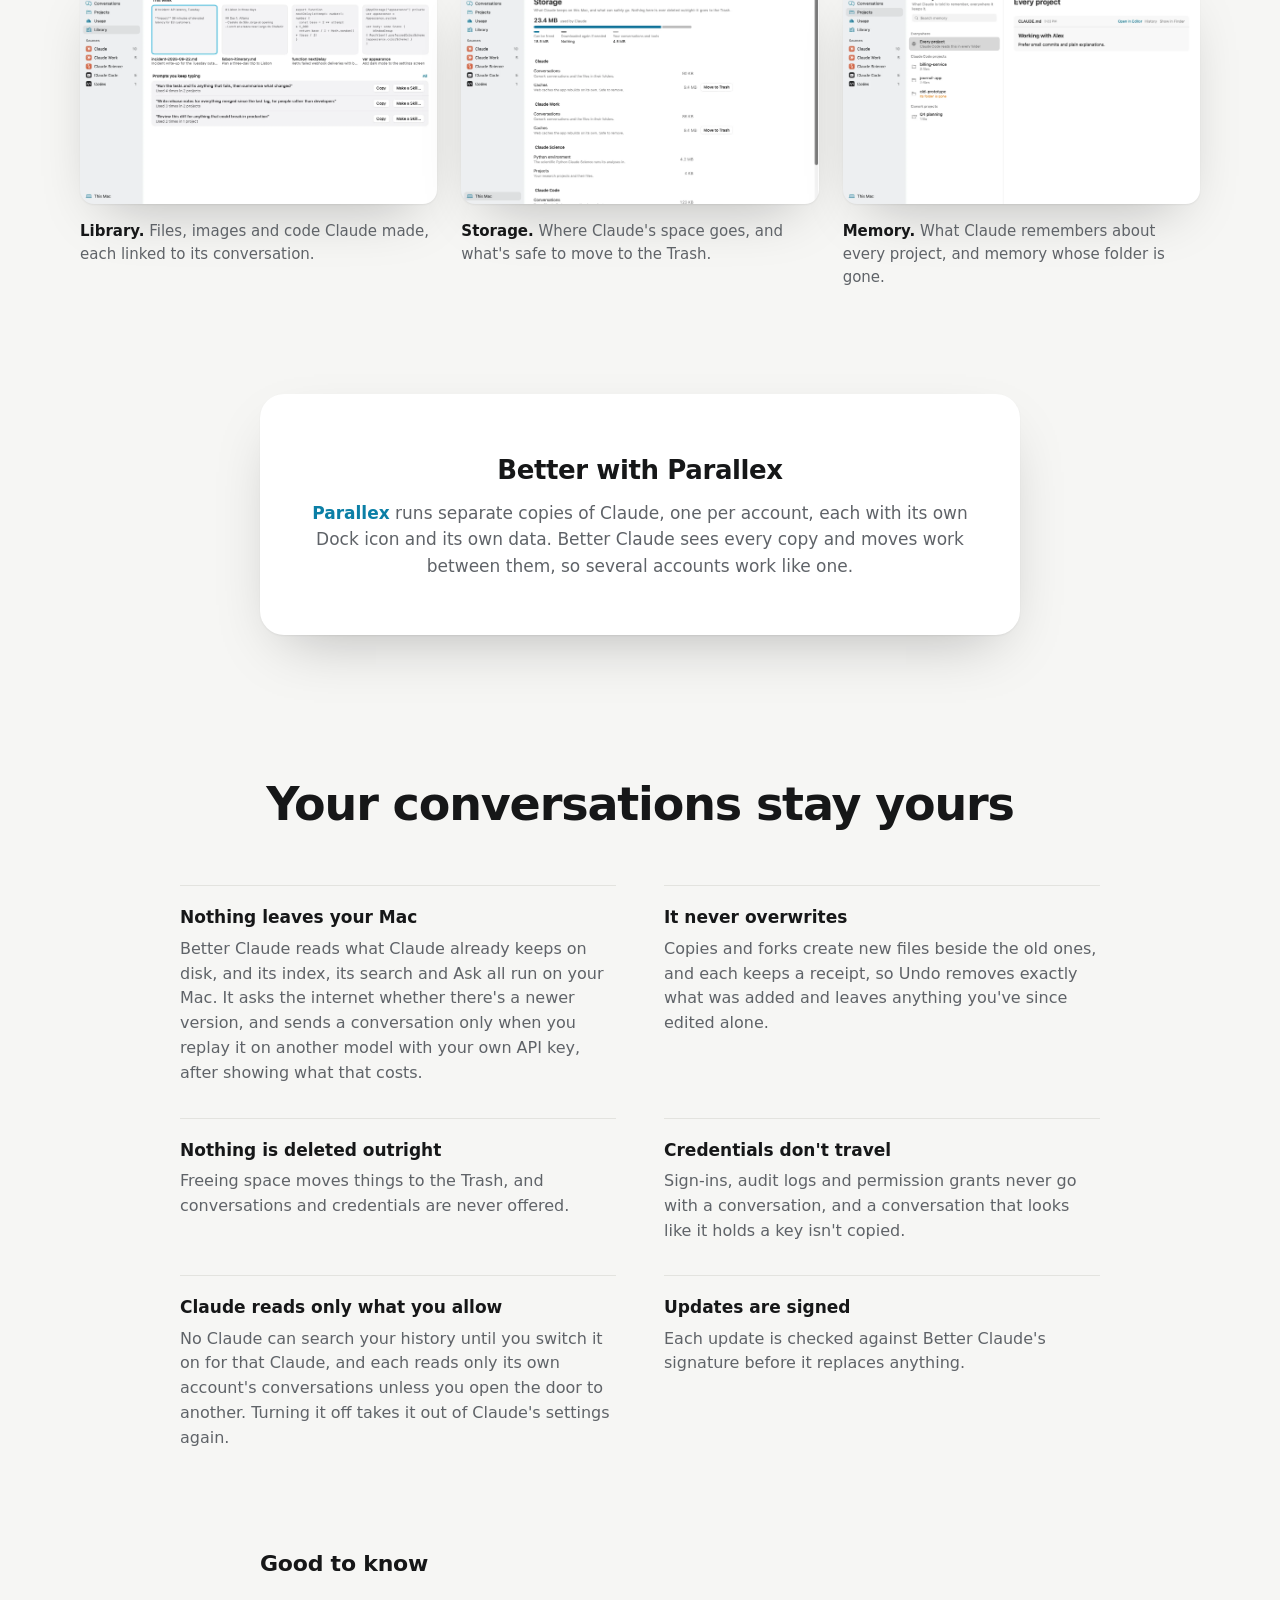
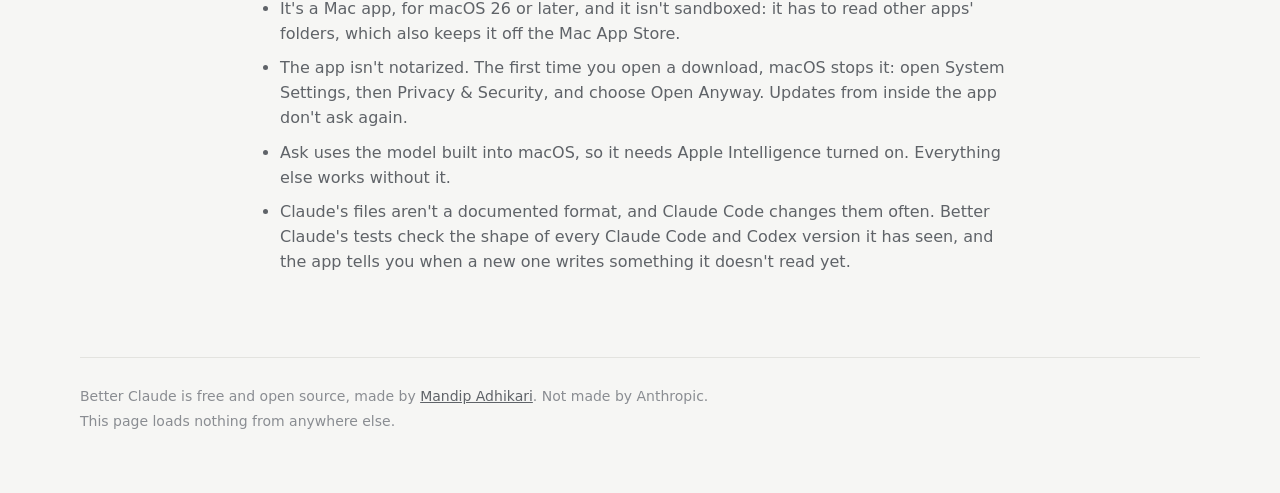
==== commit a18d31e7: "Better Claude 1.3: move a Cowork project to Claude Code" ====
--- a/site/public/index.html
+++ b/site/public/index.html
@@ -55,7 +55,7 @@
       <a class="button primary" href="https://github.com/mandipadk/BetterClaude/releases/latest/download/BetterClaude.dmg">Download for Mac</a>
       <a class="button" href="https://github.com/mandipadk/BetterClaude">View on GitHub</a>
     </p>
-    <p class="fine">Version 1.2. Free and open source. macOS 26 or later.</p>
+    <p class="fine">Version 1.3. Free and open source. macOS 26 or later.</p>
   </section>
 
   <figure class="stage wrap">
